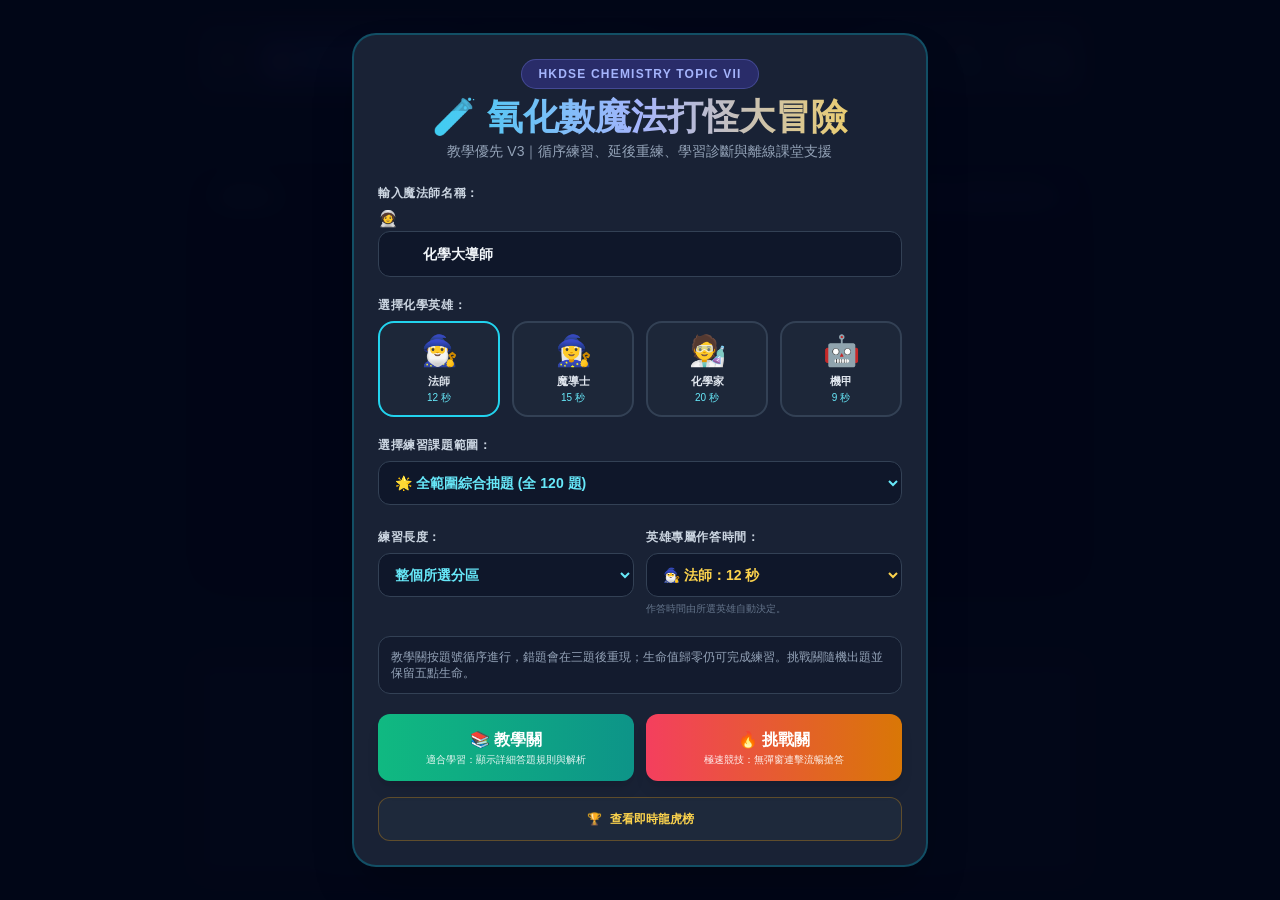
==== games/oxidation-battle/index.html @ 7ef97483 "add game: 氧化數魔法打怪大冒險 V3 — 120題DSE氧化數RPG + 全班即時龍虎榜 - 120 題嚴謹題庫（五區：單質/二元化合物/特例/多原子離子/錯離子） - 教學關循序練習 + " ====
<!DOCTYPE html>
<html lang="zh-HK">
<head>
    <meta charset="UTF-8">
    <meta name="viewport" content="width=device-width, initial-scale=1.0">
    <title>HKDSE 化學｜氧化數魔法對戰 V3・教學優先版</title>
    
    <style>
        body {
            font-family: -apple-system, BlinkMacSystemFont, "PingFang HK", "Noto Sans TC", "Helvetica Neue", Arial, sans-serif;
            background-color: #0f172a;
            color: #f8fafc;
            overflow-x: hidden;
            user-select: none;
        }
        .glass-panel {
            background: rgba(30, 41, 59, 0.85);
            backdrop-filter: blur(12px);
            border: 1px solid rgba(255, 255, 255, 0.12);
        }
        @keyframes monsterBob {
            0%, 100% { transform: translateY(0px) scale(1); }
            50% { transform: translateY(-8px) scale(1.03); }
        }
        .monster-anim {
            animation: monsterBob 1.5s infinite ease-in-out;
        }
        @keyframes laserUp {
            0% { opacity: 1; height: 0%; }
            100% { opacity: 1; height: 100%; }
        }
        @keyframes laserDown {
            0% { opacity: 1; height: 0%; }
            100% { opacity: 1; height: 100%; }
        }
        .laser-beam-player {
            position: absolute;
            bottom: 60px;
            left: 50%;
            transform: translateX(-50%);
            width: 8px;
            background: linear-gradient(to top, #38bdf8, #818cf8, #ffffff);
            box-shadow: 0 0 20px #38bdf8, 0 0 40px #818cf8;
            border-radius: 4px;
            z-index: 30;
        }
        .laser-beam-monster {
            position: absolute;
            top: 60px;
            left: 50%;
            transform: translateX(-50%);
            width: 8px;
            background: linear-gradient(to bottom, #ef4444, #f97316, #ffffff);
            box-shadow: 0 0 20px #ef4444, 0 0 40px #f97316;
            border-radius: 4px;
            z-index: 30;
        }
        @keyframes shake {
            0%, 100% { transform: translate(0, 0); }
            20% { transform: translate(-8px, 5px); }
            40% { transform: translate(8px, -5px); }
            60% { transform: translate(-8px, -5px); }
            80% { transform: translate(8px, 5px); }
        }
        .shake-effect {
            animation: shake 0.35s ease-in-out;
        }
        .progress-bar-glow {
            box-shadow: 0 0 12px rgba(239, 68, 68, 0.8);
        }
        .toast-float {
            animation: floatUpFade 1.2s ease-out forwards;
        }
        @keyframes floatUpFade {
            0% { opacity: 0; transform: translate(-50%, 20px); }
            20% { opacity: 1; transform: translate(-50%, 0); }
            80% { opacity: 1; transform: translate(-50%, -10px); }
            100% { opacity: 0; transform: translate(-50%, -30px); }
        }

        button:focus-visible, input:focus-visible, select:focus-visible {
            outline: 3px solid rgba(56, 189, 248, 0.8);
            outline-offset: 3px;
        }
        button:disabled, input:disabled {
            opacity: 0.55;
            cursor: not-allowed;
        }
        .laser-beam-player {
            height: 62%;
            animation: laserFlash 0.24s ease-out forwards;
        }
        .laser-beam-monster {
            height: 62%;
            animation: laserFlash 0.24s ease-out forwards;
        }
        @keyframes laserFlash {
            0% { opacity: 0; transform: translateX(-50%) scaleY(0); }
            35% { opacity: 1; transform: translateX(-50%) scaleY(1); }
            100% { opacity: 0; transform: translateX(-50%) scaleY(1); }
        }
        body.reduce-motion *, body.reduce-motion *::before, body.reduce-motion *::after {
            animation-duration: 0.01ms !important;
            animation-iteration-count: 1 !important;
            transition-duration: 0.01ms !important;
            scroll-behavior: auto !important;
        }
        @media (prefers-reduced-motion: reduce) {
            *, *::before, *::after {
                animation-duration: 0.01ms !important;
                animation-iteration-count: 1 !important;
                transition-duration: 0.01ms !important;
                scroll-behavior: auto !important;
            }
        }

    
        :root { color-scheme: dark; }
        .sr-only {
            position: absolute; width: 1px; height: 1px; padding: 0; margin: -1px;
            overflow: hidden; clip: rect(0, 0, 0, 0); white-space: nowrap; border: 0;
        }
        button, input, select { min-height: 44px; }
        select:disabled { opacity: 1; cursor: not-allowed; }
        .v3-topbar > div { min-width: 0; }
        #hint-panel { line-height: 1.55; }
        body.high-contrast { background: #000; color: #fff; }
        body.high-contrast .glass-panel { background: #0b0f19; border-color: #fff; backdrop-filter: none; }
        body.high-contrast .text-slate-400, body.high-contrast .text-slate-500 { color: #d1d5db !important; }
        body.high-contrast button, body.high-contrast input, body.high-contrast select { border-color: #fff !important; }
        body.high-contrast #monster-timer-bar { background: #fff; box-shadow: none; }
        @media (max-width: 640px) {
            body { padding: 0.5rem; }
            .v3-topbar { display: grid !important; grid-template-columns: 1fr; }
            .v3-topbar > div { width: 100%; justify-content: space-between; gap: 0.35rem; }
            .v3-topbar .v3-identity { flex-wrap: wrap; }
            .v3-topbar #header-player-name { max-width: 8rem; overflow: hidden; text-overflow: ellipsis; white-space: nowrap; }
            #game-container { height: 22rem; }
            #formula-display { overflow-wrap: anywhere; text-align: center; }
            #btn-rules, #btn-settings { padding-left: 0.55rem; padding-right: 0.55rem; }
        }

    </style>
    <style id="compiled-utilities">*, ::before, ::after{--tw-border-spacing-x:0;--tw-border-spacing-y:0;--tw-translate-x:0;--tw-translate-y:0;--tw-rotate:0;--tw-skew-x:0;--tw-skew-y:0;--tw-scale-x:1;--tw-scale-y:1;--tw-pan-x: ;--tw-pan-y: ;--tw-pinch-zoom: ;--tw-scroll-snap-strictness:proximity;--tw-gradient-from-position: ;--tw-gradient-via-position: ;--tw-gradient-to-position: ;--tw-ordinal: ;--tw-slashed-zero: ;--tw-numeric-figure: ;--tw-numeric-spacing: ;--tw-numeric-fraction: ;--tw-ring-inset: ;--tw-ring-offset-width:0px;--tw-ring-offset-color:#fff;--tw-ring-color:rgb(59 130 246 / 0.5);--tw-ring-offset-shadow:0 0 #0000;--tw-ring-shadow:0 0 #0000;--tw-shadow:0 0 #0000;--tw-shadow-colored:0 0 #0000;--tw-blur: ;--tw-brightness: ;--tw-contrast: ;--tw-grayscale: ;--tw-hue-rotate: ;--tw-invert: ;--tw-saturate: ;--tw-sepia: ;--tw-drop-shadow: ;--tw-backdrop-blur: ;--tw-backdrop-brightness: ;--tw-backdrop-contrast: ;--tw-backdrop-grayscale: ;--tw-backdrop-hue-rotate: ;--tw-backdrop-invert: ;--tw-backdrop-opacity: ;--tw-backdrop-saturate: ;--tw-backdrop-sepia: ;--tw-contain-size: ;--tw-contain-layout: ;--tw-contain-paint: ;--tw-contain-style: }::backdrop{--tw-border-spacing-x:0;--tw-border-spacing-y:0;--tw-translate-x:0;--tw-translate-y:0;--tw-rotate:0;--tw-skew-x:0;--tw-skew-y:0;--tw-scale-x:1;--tw-scale-y:1;--tw-pan-x: ;--tw-pan-y: ;--tw-pinch-zoom: ;--tw-scroll-snap-strictness:proximity;--tw-gradient-from-position: ;--tw-gradient-via-position: ;--tw-gradient-to-position: ;--tw-ordinal: ;--tw-slashed-zero: ;--tw-numeric-figure: ;--tw-numeric-spacing: ;--tw-numeric-fraction: ;--tw-ring-inset: ;--tw-ring-offset-width:0px;--tw-ring-offset-color:#fff;--tw-ring-color:rgb(59 130 246 / 0.5);--tw-ring-offset-shadow:0 0 #0000;--tw-ring-shadow:0 0 #0000;--tw-shadow:0 0 #0000;--tw-shadow-colored:0 0 #0000;--tw-blur: ;--tw-brightness: ;--tw-contrast: ;--tw-grayscale: ;--tw-hue-rotate: ;--tw-invert: ;--tw-saturate: ;--tw-sepia: ;--tw-drop-shadow: ;--tw-backdrop-blur: ;--tw-backdrop-brightness: ;--tw-backdrop-contrast: ;--tw-backdrop-grayscale: ;--tw-backdrop-hue-rotate: ;--tw-backdrop-invert: ;--tw-backdrop-opacity: ;--tw-backdrop-saturate: ;--tw-backdrop-sepia: ;--tw-contain-size: ;--tw-contain-layout: ;--tw-contain-paint: ;--tw-contain-style: }/* ! tailwindcss v3.4.17 | MIT License | tailwindcss */*,::after,::before{box-sizing:border-box;border-width:0;border-style:solid;border-color:#e5e7eb}::after,::before{--tw-content:''}:host,html{line-height:1.5;-webkit-text-size-adjust:100%;-moz-tab-size:4;tab-size:4;font-family:ui-sans-serif, system-ui, sans-serif, "Apple Color Emoji", "Segoe UI Emoji", "Segoe UI Symbol", "Noto Color Emoji";font-feature-settings:normal;font-variation-settings:normal;-webkit-tap-highlight-color:transparent}body{margin:0;line-height:inherit}hr{height:0;color:inherit;border-top-width:1px}abbr:where([title]){-webkit-text-decoration:underline dotted;text-decoration:underline dotted}h1,h2,h3,h4,h5,h6{font-size:inherit;font-weight:inherit}a{color:inherit;text-decoration:inherit}b,strong{font-weight:bolder}code,kbd,pre,samp{font-family:ui-monospace, SFMono-Regular, Menlo, Monaco, Consolas, "Liberation Mono", "Courier New", monospace;font-feature-settings:normal;font-variation-settings:normal;font-size:1em}small{font-size:80%}sub,sup{font-size:75%;line-height:0;position:relative;vertical-align:baseline}sub{bottom:-.25em}sup{top:-.5em}table{text-indent:0;border-color:inherit;border-collapse:collapse}button,input,optgroup,select,textarea{font-family:inherit;font-feature-settings:inherit;font-variation-settings:inherit;font-size:100%;font-weight:inherit;line-height:inherit;letter-spacing:inherit;color:inherit;margin:0;padding:0}button,select{text-transform:none}button,input:where([type=button]),input:where([type=reset]),input:where([type=submit]){-webkit-appearance:button;background-color:transparent;background-image:none}:-moz-focusring{outline:auto}:-moz-ui-invalid{box-shadow:none}progress{vertical-align:baseline}::-webkit-inner-spin-button,::-webkit-outer-spin-button{height:auto}[type=search]{-webkit-appearance:textfield;outline-offset:-2px}::-webkit-search-decoration{-webkit-appearance:none}::-webkit-file-upload-button{-webkit-appearance:button;font:inherit}summary{display:list-item}blockquote,dd,dl,figure,h1,h2,h3,h4,h5,h6,hr,p,pre{margin:0}fieldset{margin:0;padding:0}legend{padding:0}menu,ol,ul{list-style:none;margin:0;padding:0}dialog{padding:0}textarea{resize:vertical}input::placeholder,textarea::placeholder{opacity:1;color:#9ca3af}[role=button],button{cursor:pointer}:disabled{cursor:default}audio,canvas,embed,iframe,img,object,svg,video{display:block;vertical-align:middle}img,video{max-width:100%;height:auto}[hidden]:where(:not([hidden=until-found])){display:none}.fixed{position:fixed}.absolute{position:absolute}.relative{position:relative}.inset-0{inset:0px}.-bottom-1{bottom:-0.25rem}.bottom-16{bottom:4rem}.left-0{left:0px}.left-1\/2{left:50%}.left-4{left:1rem}.right-0{right:0px}.top-1\/2{top:50%}.z-0{z-index:0}.z-10{z-index:10}.z-50{z-index:50}.z-\[60\]{z-index:60}.mx-auto{margin-left:auto;margin-right:auto}.my-4{margin-top:1rem;margin-bottom:1rem}.my-auto{margin-top:auto;margin-bottom:auto}.mb-0\.5{margin-bottom:0.125rem}.mb-1{margin-bottom:0.25rem}.mb-1\.5{margin-bottom:0.375rem}.mb-2{margin-bottom:0.5rem}.mb-3{margin-bottom:0.75rem}.mb-4{margin-bottom:1rem}.mb-5{margin-bottom:1.25rem}.mb-6{margin-bottom:1.5rem}.ml-1{margin-left:0.25rem}.ml-2{margin-left:0.5rem}.mr-1\.5{margin-right:0.375rem}.mr-2{margin-right:0.5rem}.mt-0\.5{margin-top:0.125rem}.mt-1{margin-top:0.25rem}.mt-2{margin-top:0.5rem}.mt-3{margin-top:0.75rem}.mt-5{margin-top:1.25rem}.block{display:block}.inline-block{display:inline-block}.flex{display:flex}.grid{display:grid}.hidden{display:none}.h-1{height:0.25rem}.h-16{height:4rem}.h-2{height:0.5rem}.h-2\.5{height:0.625rem}.h-3{height:0.75rem}.h-\[380px\]{height:380px}.h-full{height:100%}.max-h-52{max-height:13rem}.max-h-\[85vh\]{max-height:85vh}.max-h-\[92vh\]{max-height:92vh}.min-h-screen{min-height:100vh}.w-12{width:3rem}.w-64{width:16rem}.w-full{width:100%}.max-w-2xl{max-width:42rem}.max-w-4xl{max-width:56rem}.max-w-lg{max-width:32rem}.max-w-md{max-width:28rem}.max-w-xl{max-width:36rem}.flex-1{flex:1 1 0%}.-translate-x-1\/2{--tw-translate-x:-50%;transform:translate(var(--tw-translate-x), var(--tw-translate-y)) rotate(var(--tw-rotate)) skewX(var(--tw-skew-x)) skewY(var(--tw-skew-y)) scaleX(var(--tw-scale-x)) scaleY(var(--tw-scale-y))}.-translate-y-1\/2{--tw-translate-y:-50%;transform:translate(var(--tw-translate-x), var(--tw-translate-y)) rotate(var(--tw-rotate)) skewX(var(--tw-skew-x)) skewY(var(--tw-skew-y)) scaleX(var(--tw-scale-x)) scaleY(var(--tw-scale-y))}@keyframes pulse{50%{opacity:.5}}.animate-pulse{animation:pulse 2s cubic-bezier(0.4, 0, 0.6, 1) infinite}@keyframes spin{to{transform:rotate(360deg)}}.animate-spin{animation:spin 1s linear infinite}.grid-cols-1{grid-template-columns:repeat(1, minmax(0, 1fr))}.grid-cols-2{grid-template-columns:repeat(2, minmax(0, 1fr))}.grid-cols-4{grid-template-columns:repeat(4, minmax(0, 1fr))}.flex-col{flex-direction:column}.flex-wrap{flex-wrap:wrap}.items-start{align-items:flex-start}.items-end{align-items:flex-end}.items-center{align-items:center}.justify-start{justify-content:flex-start}.justify-center{justify-content:center}.justify-between{justify-content:space-between}.gap-1{gap:0.25rem}.gap-1\.5{gap:0.375rem}.gap-2{gap:0.5rem}.gap-3{gap:0.75rem}.gap-4{gap:1rem}.space-x-1\.5 > :not([hidden]) ~ :not([hidden]){--tw-space-x-reverse:0;margin-right:calc(0.375rem * var(--tw-space-x-reverse));margin-left:calc(0.375rem * calc(1 - var(--tw-space-x-reverse)))}.space-x-3 > :not([hidden]) ~ :not([hidden]){--tw-space-x-reverse:0;margin-right:calc(0.75rem * var(--tw-space-x-reverse));margin-left:calc(0.75rem * calc(1 - var(--tw-space-x-reverse)))}.space-y-1\.5 > :not([hidden]) ~ :not([hidden]){--tw-space-y-reverse:0;margin-top:calc(0.375rem * calc(1 - var(--tw-space-y-reverse)));margin-bottom:calc(0.375rem * var(--tw-space-y-reverse))}.space-y-2 > :not([hidden]) ~ :not([hidden]){--tw-space-y-reverse:0;margin-top:calc(0.5rem * calc(1 - var(--tw-space-y-reverse)));margin-bottom:calc(0.5rem * var(--tw-space-y-reverse))}.space-y-3 > :not([hidden]) ~ :not([hidden]){--tw-space-y-reverse:0;margin-top:calc(0.75rem * calc(1 - var(--tw-space-y-reverse)));margin-bottom:calc(0.75rem * var(--tw-space-y-reverse))}.overflow-hidden{overflow:hidden}.overflow-y-auto{overflow-y:auto}.rounded-2xl{border-radius:1rem}.rounded-3xl{border-radius:1.5rem}.rounded-full{border-radius:9999px}.rounded-lg{border-radius:0.5rem}.rounded-xl{border-radius:0.75rem}.border{border-width:1px}.border-2{border-width:2px}.border-b{border-bottom-width:1px}.border-t{border-top-width:1px}.border-amber-500\/30{border-color:rgb(245 158 11 / 0.3)}.border-amber-500\/40{border-color:rgb(245 158 11 / 0.4)}.border-cyan-400{--tw-border-opacity:1;border-color:rgb(34 211 238 / var(--tw-border-opacity, 1))}.border-cyan-400\/80{border-color:rgb(34 211 238 / 0.8)}.border-cyan-500\/30{border-color:rgb(6 182 212 / 0.3)}.border-cyan-500\/40{border-color:rgb(6 182 212 / 0.4)}.border-emerald-500\/40{border-color:rgb(16 185 129 / 0.4)}.border-indigo-400\/30{border-color:rgb(129 140 248 / 0.3)}.border-indigo-500\/40{border-color:rgb(99 102 241 / 0.4)}.border-indigo-700\/50{border-color:rgb(67 56 202 / 0.5)}.border-indigo-700\/60{border-color:rgb(67 56 202 / 0.6)}.border-rose-500\/30{border-color:rgb(244 63 94 / 0.3)}.border-slate-500\/40{border-color:rgb(100 116 139 / 0.4)}.border-slate-600{--tw-border-opacity:1;border-color:rgb(71 85 105 / var(--tw-border-opacity, 1))}.border-slate-700{--tw-border-opacity:1;border-color:rgb(51 65 85 / var(--tw-border-opacity, 1))}.border-slate-700\/50{border-color:rgb(51 65 85 / 0.5)}.border-slate-800{--tw-border-opacity:1;border-color:rgb(30 41 59 / var(--tw-border-opacity, 1))}.border-slate-800\/80{border-color:rgb(30 41 59 / 0.8)}.bg-cyan-500{--tw-bg-opacity:1;background-color:rgb(6 182 212 / var(--tw-bg-opacity, 1))}.bg-cyan-500\/20{background-color:rgb(6 182 212 / 0.2)}.bg-emerald-500\/20{background-color:rgb(16 185 129 / 0.2)}.bg-indigo-600\/30{background-color:rgb(79 70 229 / 0.3)}.bg-indigo-600\/50{background-color:rgb(79 70 229 / 0.5)}.bg-indigo-900\/40{background-color:rgb(49 46 129 / 0.4)}.bg-indigo-950\/80{background-color:rgb(30 27 75 / 0.8)}.bg-rose-500{--tw-bg-opacity:1;background-color:rgb(244 63 94 / var(--tw-bg-opacity, 1))}.bg-slate-700{--tw-bg-opacity:1;background-color:rgb(51 65 85 / var(--tw-bg-opacity, 1))}.bg-slate-700\/80{background-color:rgb(51 65 85 / 0.8)}.bg-slate-800{--tw-bg-opacity:1;background-color:rgb(30 41 59 / var(--tw-bg-opacity, 1))}.bg-slate-800\/80{background-color:rgb(30 41 59 / 0.8)}.bg-slate-900\/60{background-color:rgb(15 23 42 / 0.6)}.bg-slate-900\/80{background-color:rgb(15 23 42 / 0.8)}.bg-slate-900\/90{background-color:rgb(15 23 42 / 0.9)}.bg-slate-950{--tw-bg-opacity:1;background-color:rgb(2 6 23 / var(--tw-bg-opacity, 1))}.bg-slate-950\/80{background-color:rgb(2 6 23 / 0.8)}.bg-slate-950\/85{background-color:rgb(2 6 23 / 0.85)}.bg-slate-950\/90{background-color:rgb(2 6 23 / 0.9)}.bg-slate-950\/95{background-color:rgb(2 6 23 / 0.95)}.bg-\[radial-gradient\(\#1e293b_1px\2c transparent_1px\)\]{background-image:radial-gradient(#1e293b 1px,transparent 1px)}.bg-gradient-to-r{background-image:linear-gradient(to right, var(--tw-gradient-stops))}.from-cyan-400{--tw-gradient-from:#22d3ee var(--tw-gradient-from-position);--tw-gradient-to:rgb(34 211 238 / 0) var(--tw-gradient-to-position);--tw-gradient-stops:var(--tw-gradient-from), var(--tw-gradient-to)}.from-cyan-500{--tw-gradient-from:#06b6d4 var(--tw-gradient-from-position);--tw-gradient-to:rgb(6 182 212 / 0) var(--tw-gradient-to-position);--tw-gradient-stops:var(--tw-gradient-from), var(--tw-gradient-to)}.from-emerald-500{--tw-gradient-from:#10b981 var(--tw-gradient-from-position);--tw-gradient-to:rgb(16 185 129 / 0) var(--tw-gradient-to-position);--tw-gradient-stops:var(--tw-gradient-from), var(--tw-gradient-to)}.from-rose-500{--tw-gradient-from:#f43f5e var(--tw-gradient-from-position);--tw-gradient-to:rgb(244 63 94 / 0) var(--tw-gradient-to-position);--tw-gradient-stops:var(--tw-gradient-from), var(--tw-gradient-to)}.from-transparent{--tw-gradient-from:transparent var(--tw-gradient-from-position);--tw-gradient-to:rgb(0 0 0 / 0) var(--tw-gradient-to-position);--tw-gradient-stops:var(--tw-gradient-from), var(--tw-gradient-to)}.via-indigo-300{--tw-gradient-to:rgb(165 180 252 / 0)  var(--tw-gradient-to-position);--tw-gradient-stops:var(--tw-gradient-from), #a5b4fc var(--tw-gradient-via-position), var(--tw-gradient-to)}.via-rose-500\/50{--tw-gradient-to:rgb(244 63 94 / 0)  var(--tw-gradient-to-position);--tw-gradient-stops:var(--tw-gradient-from), rgb(244 63 94 / 0.5) var(--tw-gradient-via-position), var(--tw-gradient-to)}.to-amber-300{--tw-gradient-to:#fcd34d var(--tw-gradient-to-position)}.to-amber-500{--tw-gradient-to:#f59e0b var(--tw-gradient-to-position)}.to-amber-600{--tw-gradient-to:#d97706 var(--tw-gradient-to-position)}.to-blue-600{--tw-gradient-to:#2563eb var(--tw-gradient-to-position)}.to-indigo-300{--tw-gradient-to:#a5b4fc var(--tw-gradient-to-position)}.to-indigo-600{--tw-gradient-to:#4f46e5 var(--tw-gradient-to-position)}.to-teal-600{--tw-gradient-to:#0d9488 var(--tw-gradient-to-position)}.to-transparent{--tw-gradient-to:transparent var(--tw-gradient-to-position)}.bg-clip-text{-webkit-background-clip:text;background-clip:text}.p-0\.5{padding:0.125rem}.p-2{padding:0.5rem}.p-2\.5{padding:0.625rem}.p-3{padding:0.75rem}.p-4{padding:1rem}.p-5{padding:1.25rem}.p-6{padding:1.5rem}.px-2{padding-left:0.5rem;padding-right:0.5rem}.px-2\.5{padding-left:0.625rem;padding-right:0.625rem}.px-3{padding-left:0.75rem;padding-right:0.75rem}.px-4{padding-left:1rem;padding-right:1rem}.px-5{padding-left:1.25rem;padding-right:1.25rem}.py-0\.5{padding-top:0.125rem;padding-bottom:0.125rem}.py-1{padding-top:0.25rem;padding-bottom:0.25rem}.py-1\.5{padding-top:0.375rem;padding-bottom:0.375rem}.py-2{padding-top:0.5rem;padding-bottom:0.5rem}.py-2\.5{padding-top:0.625rem;padding-bottom:0.625rem}.py-3{padding-top:0.75rem;padding-bottom:0.75rem}.py-3\.5{padding-top:0.875rem;padding-bottom:0.875rem}.pb-3{padding-bottom:0.75rem}.pl-11{padding-left:2.75rem}.pr-4{padding-right:1rem}.pt-2{padding-top:0.5rem}.text-left{text-align:left}.text-center{text-align:center}.font-mono{font-family:ui-monospace, SFMono-Regular, Menlo, Monaco, Consolas, "Liberation Mono", "Courier New", monospace}.text-2xl{font-size:1.5rem;line-height:2rem}.text-3xl{font-size:1.875rem;line-height:2.25rem}.text-4xl{font-size:2.25rem;line-height:2.5rem}.text-5xl{font-size:3rem;line-height:1}.text-\[10px\]{font-size:10px}.text-\[11px\]{font-size:11px}.text-\[9px\]{font-size:9px}.text-base{font-size:1rem;line-height:1.5rem}.text-lg{font-size:1.125rem;line-height:1.75rem}.text-sm{font-size:0.875rem;line-height:1.25rem}.text-xl{font-size:1.25rem;line-height:1.75rem}.text-xs{font-size:0.75rem;line-height:1rem}.font-black{font-weight:900}.font-bold{font-weight:700}.font-extrabold{font-weight:800}.font-normal{font-weight:400}.uppercase{text-transform:uppercase}.leading-none{line-height:1}.leading-tight{line-height:1.25}.tracking-wide{letter-spacing:0.025em}.tracking-wider{letter-spacing:0.05em}.tracking-widest{letter-spacing:0.1em}.text-amber-300{--tw-text-opacity:1;color:rgb(252 211 77 / var(--tw-text-opacity, 1))}.text-amber-300\/90{color:rgb(252 211 77 / 0.9)}.text-amber-400{--tw-text-opacity:1;color:rgb(251 191 36 / var(--tw-text-opacity, 1))}.text-cyan-300{--tw-text-opacity:1;color:rgb(103 232 249 / var(--tw-text-opacity, 1))}.text-cyan-400{--tw-text-opacity:1;color:rgb(34 211 238 / var(--tw-text-opacity, 1))}.text-emerald-300{--tw-text-opacity:1;color:rgb(110 231 183 / var(--tw-text-opacity, 1))}.text-indigo-300{--tw-text-opacity:1;color:rgb(165 180 252 / var(--tw-text-opacity, 1))}.text-rose-400{--tw-text-opacity:1;color:rgb(251 113 133 / var(--tw-text-opacity, 1))}.text-rose-500{--tw-text-opacity:1;color:rgb(244 63 94 / var(--tw-text-opacity, 1))}.text-slate-100{--tw-text-opacity:1;color:rgb(241 245 249 / var(--tw-text-opacity, 1))}.text-slate-200{--tw-text-opacity:1;color:rgb(226 232 240 / var(--tw-text-opacity, 1))}.text-slate-300{--tw-text-opacity:1;color:rgb(203 213 225 / var(--tw-text-opacity, 1))}.text-slate-400{--tw-text-opacity:1;color:rgb(148 163 184 / var(--tw-text-opacity, 1))}.text-slate-500{--tw-text-opacity:1;color:rgb(100 116 139 / var(--tw-text-opacity, 1))}.text-slate-950{--tw-text-opacity:1;color:rgb(2 6 23 / var(--tw-text-opacity, 1))}.text-transparent{color:transparent}.text-white{--tw-text-opacity:1;color:rgb(255 255 255 / var(--tw-text-opacity, 1))}.underline{-webkit-text-decoration-line:underline;text-decoration-line:underline}.placeholder-slate-500::placeholder{--tw-placeholder-opacity:1;color:rgb(100 116 139 / var(--tw-placeholder-opacity, 1))}.opacity-40{opacity:0.4}.opacity-90{opacity:0.9}.shadow-2xl{--tw-shadow:0 25px 50px -12px rgb(0 0 0 / 0.25);--tw-shadow-colored:0 25px 50px -12px var(--tw-shadow-color);box-shadow:var(--tw-ring-offset-shadow, 0 0 #0000), var(--tw-ring-shadow, 0 0 #0000), var(--tw-shadow)}.shadow-\[0_0_20px_rgba\(56\2c 189\2c 248\2c 0\.3\)\]{--tw-shadow:0 0 20px rgba(56,189,248,0.3);--tw-shadow-colored:0 0 20px var(--tw-shadow-color);box-shadow:var(--tw-ring-offset-shadow, 0 0 #0000), var(--tw-ring-shadow, 0 0 #0000), var(--tw-shadow)}.shadow-inner{--tw-shadow:inset 0 2px 4px 0 rgb(0 0 0 / 0.05);--tw-shadow-colored:inset 0 2px 4px 0 var(--tw-shadow-color);box-shadow:var(--tw-ring-offset-shadow, 0 0 #0000), var(--tw-ring-shadow, 0 0 #0000), var(--tw-shadow)}.shadow-lg{--tw-shadow:0 10px 15px -3px rgb(0 0 0 / 0.1), 0 4px 6px -4px rgb(0 0 0 / 0.1);--tw-shadow-colored:0 10px 15px -3px var(--tw-shadow-color), 0 4px 6px -4px var(--tw-shadow-color);box-shadow:var(--tw-ring-offset-shadow, 0 0 #0000), var(--tw-ring-shadow, 0 0 #0000), var(--tw-shadow)}.shadow-md{--tw-shadow:0 4px 6px -1px rgb(0 0 0 / 0.1), 0 2px 4px -2px rgb(0 0 0 / 0.1);--tw-shadow-colored:0 4px 6px -1px var(--tw-shadow-color), 0 2px 4px -2px var(--tw-shadow-color);box-shadow:var(--tw-ring-offset-shadow, 0 0 #0000), var(--tw-ring-shadow, 0 0 #0000), var(--tw-shadow)}.blur-sm{--tw-blur:blur(4px);filter:var(--tw-blur) var(--tw-brightness) var(--tw-contrast) var(--tw-grayscale) var(--tw-hue-rotate) var(--tw-invert) var(--tw-saturate) var(--tw-sepia) var(--tw-drop-shadow)}.drop-shadow-\[0_0_20px_rgba\(244\2c 63\2c 94\2c 0\.7\)\]{--tw-drop-shadow:drop-shadow(0 0 20px rgba(244,63,94,0.7));filter:var(--tw-blur) var(--tw-brightness) var(--tw-contrast) var(--tw-grayscale) var(--tw-hue-rotate) var(--tw-invert) var(--tw-saturate) var(--tw-sepia) var(--tw-drop-shadow)}.filter{filter:var(--tw-blur) var(--tw-brightness) var(--tw-contrast) var(--tw-grayscale) var(--tw-hue-rotate) var(--tw-invert) var(--tw-saturate) var(--tw-sepia) var(--tw-drop-shadow)}.backdrop-blur-md{--tw-backdrop-blur:blur(12px);-webkit-backdrop-filter:var(--tw-backdrop-blur) var(--tw-backdrop-brightness) var(--tw-backdrop-contrast) var(--tw-backdrop-grayscale) var(--tw-backdrop-hue-rotate) var(--tw-backdrop-invert) var(--tw-backdrop-opacity) var(--tw-backdrop-saturate) var(--tw-backdrop-sepia);backdrop-filter:var(--tw-backdrop-blur) var(--tw-backdrop-brightness) var(--tw-backdrop-contrast) var(--tw-backdrop-grayscale) var(--tw-backdrop-hue-rotate) var(--tw-backdrop-invert) var(--tw-backdrop-opacity) var(--tw-backdrop-saturate) var(--tw-backdrop-sepia)}.transition{transition-property:color, background-color, border-color, fill, stroke, opacity, box-shadow, transform, filter, -webkit-text-decoration-color, -webkit-backdrop-filter;transition-property:color, background-color, border-color, text-decoration-color, fill, stroke, opacity, box-shadow, transform, filter, backdrop-filter;transition-property:color, background-color, border-color, text-decoration-color, fill, stroke, opacity, box-shadow, transform, filter, backdrop-filter, -webkit-text-decoration-color, -webkit-backdrop-filter;transition-timing-function:cubic-bezier(0.4, 0, 0.2, 1);transition-duration:150ms}.transition-all{transition-property:all;transition-timing-function:cubic-bezier(0.4, 0, 0.2, 1);transition-duration:150ms}.transition-transform{transition-property:transform;transition-timing-function:cubic-bezier(0.4, 0, 0.2, 1);transition-duration:150ms}.duration-200{transition-duration:200ms}.duration-300{transition-duration:300ms}.duration-75{transition-duration:75ms}.\[background-size\:16px_16px\]{background-size:16px 16px}.hover\:bg-cyan-400:hover{--tw-bg-opacity:1;background-color:rgb(34 211 238 / var(--tw-bg-opacity, 1))}.hover\:bg-slate-600:hover{--tw-bg-opacity:1;background-color:rgb(71 85 105 / var(--tw-bg-opacity, 1))}.hover\:bg-slate-700:hover{--tw-bg-opacity:1;background-color:rgb(51 65 85 / var(--tw-bg-opacity, 1))}.hover\:bg-slate-700\/80:hover{background-color:rgb(51 65 85 / 0.8)}.hover\:from-cyan-400:hover{--tw-gradient-from:#22d3ee var(--tw-gradient-from-position);--tw-gradient-to:rgb(34 211 238 / 0) var(--tw-gradient-to-position);--tw-gradient-stops:var(--tw-gradient-from), var(--tw-gradient-to)}.hover\:from-emerald-400:hover{--tw-gradient-from:#34d399 var(--tw-gradient-from-position);--tw-gradient-to:rgb(52 211 153 / 0) var(--tw-gradient-to-position);--tw-gradient-stops:var(--tw-gradient-from), var(--tw-gradient-to)}.hover\:from-rose-400:hover{--tw-gradient-from:#fb7185 var(--tw-gradient-from-position);--tw-gradient-to:rgb(251 113 133 / 0) var(--tw-gradient-to-position);--tw-gradient-stops:var(--tw-gradient-from), var(--tw-gradient-to)}.hover\:to-amber-500:hover{--tw-gradient-to:#f59e0b var(--tw-gradient-to-position)}.hover\:to-blue-500:hover{--tw-gradient-to:#3b82f6 var(--tw-gradient-to-position)}.hover\:to-indigo-500:hover{--tw-gradient-to:#6366f1 var(--tw-gradient-to-position)}.hover\:to-teal-500:hover{--tw-gradient-to:#14b8a6 var(--tw-gradient-to-position)}.hover\:text-rose-400:hover{--tw-text-opacity:1;color:rgb(251 113 133 / var(--tw-text-opacity, 1))}.hover\:text-white:hover{--tw-text-opacity:1;color:rgb(255 255 255 / var(--tw-text-opacity, 1))}.focus\:border-amber-400:focus{--tw-border-opacity:1;border-color:rgb(251 191 36 / var(--tw-border-opacity, 1))}.focus\:border-cyan-400:focus{--tw-border-opacity:1;border-color:rgb(34 211 238 / var(--tw-border-opacity, 1))}.focus\:outline-none:focus{outline:2px solid transparent;outline-offset:2px}.active\:scale-95:active{--tw-scale-x:.95;--tw-scale-y:.95;transform:translate(var(--tw-translate-x), var(--tw-translate-y)) rotate(var(--tw-rotate)) skewX(var(--tw-skew-x)) skewY(var(--tw-skew-y)) scaleX(var(--tw-scale-x)) scaleY(var(--tw-scale-y))}@media (min-width: 640px){.sm\:h-\[420px\]{height:420px}.sm\:w-72{width:18rem}.sm\:grid-cols-2{grid-template-columns:repeat(2, minmax(0, 1fr))}.sm\:grid-cols-4{grid-template-columns:repeat(4, minmax(0, 1fr))}.sm\:gap-2{gap:0.5rem}.sm\:gap-3{gap:0.75rem}.sm\:space-x-6 > :not([hidden]) ~ :not([hidden]){--tw-space-x-reverse:0;margin-right:calc(1.5rem * var(--tw-space-x-reverse));margin-left:calc(1.5rem * calc(1 - var(--tw-space-x-reverse)))}.sm\:p-2\.5{padding:0.625rem}.sm\:p-4{padding:1rem}.sm\:p-6{padding:1.5rem}.sm\:px-4{padding-left:1rem;padding-right:1rem}.sm\:px-5{padding-left:1.25rem;padding-right:1.25rem}.sm\:py-2{padding-top:0.5rem;padding-bottom:0.5rem}.sm\:text-2xl{font-size:1.5rem;line-height:2rem}.sm\:text-3xl{font-size:1.875rem;line-height:2.25rem}.sm\:text-4xl{font-size:2.25rem;line-height:2.5rem}.sm\:text-5xl{font-size:3rem;line-height:1}.sm\:text-6xl{font-size:3.75rem;line-height:1}.sm\:text-\[11px\]{font-size:11px}.sm\:text-base{font-size:1rem;line-height:1.5rem}.sm\:text-lg{font-size:1.125rem;line-height:1.75rem}.sm\:text-sm{font-size:0.875rem;line-height:1.25rem}.sm\:text-xl{font-size:1.25rem;line-height:1.75rem}}</style>
</head>
<body class="min-h-screen flex flex-col justify-between items-center p-2 sm:p-4">
    <div id="timer-live" class="sr-only" aria-live="assertive" aria-atomic="true"></div>

    <!-- 1. WELCOME & SETUP MODAL -->
    <div id="screen-welcome" class="fixed inset-0 z-50 flex items-center justify-center p-4 bg-slate-950/95 backdrop-blur-md overflow-y-auto">
        <div class="glass-panel w-full max-w-xl rounded-3xl p-6 border-2 border-cyan-500/30 shadow-2xl my-auto text-left">
            <div class="text-center mb-6">
                <div class="inline-block px-4 py-1.5 bg-indigo-600/30 border border-indigo-400/30 rounded-full text-indigo-300 text-xs font-bold mb-2 tracking-widest uppercase">
                    HKDSE Chemistry Topic VII
                </div>
                <h1 class="text-3xl sm:text-4xl font-black text-transparent bg-clip-text bg-gradient-to-r from-cyan-400 via-indigo-300 to-amber-300">
                    🧪 氧化數魔法打怪大冒險
                </h1>
                <p class="text-slate-400 text-xs sm:text-sm mt-1">教學優先 V3｜循序練習、延後重練、學習診斷與離線課堂支援</p>
            </div>

            <!-- Player Name Input -->
            <div class="mb-5">
                <label class="block text-xs font-bold text-slate-300 mb-1.5 uppercase tracking-wider">輸入魔法師名稱：</label>
                <div class="relative">
                    <span aria-hidden="true">🧑‍🚀</span>
                    <input type="text" id="player-name-input" value="化學大導師" maxlength="24" placeholder="請輸入你的名字"
                        class="w-full bg-slate-900/90 text-slate-100 font-bold pl-11 pr-4 py-3 rounded-xl border border-slate-700 focus:border-cyan-400 focus:outline-none text-sm transition">
                </div>
            </div>

            <!-- Character Selection -->
            <div class="mb-5">
                <label class="block text-xs font-bold text-slate-300 mb-2 uppercase tracking-wider">選擇化學英雄：</label>
                <div class="grid grid-cols-4 gap-2 sm:gap-3">
                    <button class="char-opt-btn active bg-slate-800/80 hover:bg-slate-700/80 border-2 border-cyan-400 p-2.5 rounded-2xl flex flex-col items-center transition" data-avatar="🧙‍♂️" data-name="經典法師" data-time-ms="12000">
                        <span class="text-3xl mb-1">🧙‍♂️</span>
                        <span class="text-[11px] font-bold text-slate-200">法師</span>
                        <span class="text-[10px] text-cyan-300">12 秒</span>
                    </button>
                    <button class="char-opt-btn bg-slate-800/80 hover:bg-slate-700/80 border-2 border-slate-700 p-2.5 rounded-2xl flex flex-col items-center transition" data-avatar="🧙‍♀️" data-name="元素魔導士" data-time-ms="15000">
                        <span class="text-3xl mb-1">🧙‍♀️</span>
                        <span class="text-[11px] font-bold text-slate-200">魔導士</span>
                        <span class="text-[10px] text-cyan-300">15 秒</span>
                    </button>
                    <button class="char-opt-btn bg-slate-800/80 hover:bg-slate-700/80 border-2 border-slate-700 p-2.5 rounded-2xl flex flex-col items-center transition" data-avatar="🧑‍🔬" data-name="瘋狂化學家" data-time-ms="20000">
                        <span class="text-3xl mb-1">🧑‍🔬</span>
                        <span class="text-[11px] font-bold text-slate-200">化學家</span>
                        <span class="text-[10px] text-cyan-300">20 秒</span>
                    </button>
                    <button class="char-opt-btn bg-slate-800/80 hover:bg-slate-700/80 border-2 border-slate-700 p-2.5 rounded-2xl flex flex-col items-center transition" data-avatar="🤖" data-name="AI煉金機甲" data-time-ms="9000">
                        <span class="text-3xl mb-1">🤖</span>
                        <span class="text-[11px] font-bold text-slate-200">機甲</span>
                        <span class="text-[10px] text-cyan-300">9 秒</span>
                    </button>
                </div>
            </div>

            <!-- Topic Category Filter -->
            <div class="mb-6">
                <label class="block text-xs font-bold text-slate-300 mb-2 uppercase tracking-wider">選擇練習課題範圍：</label>
                <select id="category-select" class="w-full bg-slate-900/90 text-cyan-300 font-bold p-3 rounded-xl border border-slate-700 focus:border-cyan-400 text-xs sm:text-sm">
                    <option value="ALL">🌟 全範圍綜合抽題 (全 120 題)</option>
                    <option value="SECTION_1">🟢 第一區：單質與單原子離子 (第 1–25 題)</option>
                    <option value="SECTION_2">🔵 第二區：二元化合物與氧化物 (第 26–50 題)</option>
                    <option value="SECTION_3">🟡 第三區：DSE 常考規則特例 (第 51–65 題)</option>
                    <option value="SECTION_4">🟠 第四區：多原子離子與酸根 (第 66–90 題)</option>
                    <option value="SECTION_5">🟣 第五區：錯合物與錯離子 (第 91–120 題)</option>
                </select>
            </div>


            <div class="mb-5 grid grid-cols-1 sm:grid-cols-2 gap-3">
                <div>
                    <label for="question-count-select" class="block text-xs font-bold text-slate-300 mb-2 uppercase tracking-wider">練習長度：</label>
                    <select id="question-count-select" class="w-full bg-slate-900/90 text-cyan-300 font-bold p-3 rounded-xl border border-slate-700 focus:border-cyan-400 text-xs sm:text-sm">
                        <option value="10">10 題</option>
                        <option value="20">20 題</option>
                        <option value="RANGE" selected>整個所選分區</option>
                        <option value="ALL120">全部 120 題</option>
                    </select>
                </div>
                <div>
                    <label for="answer-time-select" class="block text-xs font-bold text-slate-300 mb-2 uppercase tracking-wider">英雄專屬作答時間：</label>
                    <select id="answer-time-select" disabled aria-describedby="hero-time-note" class="w-full bg-slate-900/90 text-amber-300 font-bold p-3 rounded-xl border border-slate-700 text-xs sm:text-sm">
                        <option value="9000">🤖 AI 機甲：9 秒</option>
                        <option value="12000" selected>🧙‍♂️ 法師：12 秒</option>
                        <option value="15000">🧙‍♀️ 魔導士：15 秒</option>
                        <option value="20000">🧑‍🔬 化學家：20 秒</option>
                    </select>
                    <p id="hero-time-note" class="text-[10px] text-slate-500 mt-1">作答時間由所選英雄自動決定。</p>
                </div>
            </div>
            <div class="mb-5 bg-slate-900/60 rounded-xl border border-slate-700 p-3 text-xs text-slate-400">
                教學關按題號循序進行，錯題會在三題後重現；生命值歸零仍可完成練習。挑戰關隨機出題並保留五點生命。
            </div>

            <!-- Game Mode Selection Buttons -->
            <div class="grid grid-cols-2 gap-3 mb-4">
                <button id="btn-start-tutorial" class="bg-gradient-to-r from-emerald-500 to-teal-600 hover:from-emerald-400 hover:to-teal-500 text-white font-black py-3.5 px-4 rounded-xl shadow-lg transition active:scale-95 flex flex-col items-center">
                    <span class="text-base"> 📚 教學關</span>
                    <span class="text-[10px] opacity-90 font-normal">適合學習：顯示詳細答題規則與解析</span>
                </button>
                <button id="btn-start-challenge" class="bg-gradient-to-r from-rose-500 to-amber-600 hover:from-rose-400 hover:to-amber-500 text-white font-black py-3.5 px-4 rounded-xl shadow-lg transition active:scale-95 flex flex-col items-center">
                    <span class="text-base"> 🔥 挑戰關</span>
                    <span class="text-[10px] opacity-90 font-normal">極速競技：無彈窗連擊流暢搶答</span>
                </button>
            </div>

            <button id="btn-show-leaderboard" class="w-full bg-slate-800 hover:bg-slate-700 text-amber-300 border border-amber-500/30 font-bold py-2.5 rounded-xl text-xs transition flex items-center justify-center gap-2">
                <span aria-hidden="true">🏆</span> 查看即時龍虎榜
            </button>
        </div>
    </div>

    <!-- 2. TOP STATUS BAR -->
    <header class="v3-topbar w-full max-w-4xl glass-panel rounded-2xl p-3 sm:p-4 mb-3 flex flex-wrap justify-between items-center gap-2 border-b border-cyan-500/30">
        <div class="v3-identity flex items-center space-x-3">
            <button id="btn-back-home" class="bg-slate-800 hover:bg-slate-700 text-slate-300 text-xs px-2.5 py-1.5 rounded-lg border border-slate-600 transition" title="返回主選單">
                <span aria-hidden="true">🏠</span>
            </button>
            <div class="bg-indigo-600/50 p-2 sm:p-2.5 rounded-xl border border-indigo-400/30 flex items-center">
                <span id="header-avatar" class="text-lg mr-2">🧙‍♂️</span>
                <span id="header-player-name" class="font-extrabold text-sm sm:text-base text-transparent bg-clip-text bg-gradient-to-r from-cyan-400 to-indigo-300">化學大導師</span>
                <span id="mode-badge" class="ml-2 bg-emerald-500/20 text-emerald-300 border border-emerald-500/40 text-[10px] font-bold px-2 py-0.5 rounded-full">📚 教學關</span>
            </div>
            <button id="btn-rules" class="bg-slate-700/80 hover:bg-slate-600 text-slate-200 text-xs px-3 py-2 rounded-xl transition flex items-center border border-slate-500/40">
                <span aria-hidden="true">📖</span>規則手冊
            </button>

            <button id="btn-settings" type="button" class="bg-slate-700/80 hover:bg-slate-600 text-slate-200 text-xs px-3 py-2 rounded-xl transition border border-slate-500/40" aria-haspopup="dialog">⚙️ 設定</button>

        </div>

        <div class="flex items-center space-x-3 sm:space-x-6">
            <!-- Player HP -->
            <div class="flex items-center space-x-1.5 bg-slate-900/60 px-3 py-1.5 rounded-xl border border-rose-500/30">
                <span aria-hidden="true">❤️</span>
                <div class="flex flex-col">
                    <span class="text-[9px] text-slate-400 font-bold uppercase leading-none">HP</span>
                    <span id="player-hp-text" class="font-black text-base sm:text-lg text-rose-400 leading-tight">5 / 5</span>
                </div>
            </div>

            <!-- Score -->
            <div class="flex flex-col items-end">
                <span class="text-[10px] text-slate-400 uppercase tracking-widest font-bold">Score</span>
                <span id="score-display" class="font-black text-xl sm:text-2xl text-amber-400">0000</span>
            </div>
            
            <!-- Combo -->
            <div class="flex flex-col items-end">
                <span class="text-[10px] text-slate-400 uppercase tracking-widest font-bold">Combo</span>
                <span id="combo-display" class="font-black text-lg sm:text-xl text-cyan-400">0x</span>
            </div>

            <div class="flex flex-col items-end">
                <span class="text-[10px] text-slate-400 uppercase tracking-widest font-bold">Progress</span>
                <span id="question-progress-display" class="font-black text-lg sm:text-xl text-indigo-300">0 / 120</span>
            </div>

        </div>
    </header>

    <!-- 3. GAME BATTLE ARENA -->
    <main id="game-container" class="relative w-full max-w-4xl h-[380px] sm:h-[420px] bg-slate-950/90 rounded-3xl overflow-hidden border-2 border-slate-700/50 shadow-2xl flex flex-col justify-between p-4">
        
        <div class="absolute inset-0 bg-[radial-gradient(#1e293b_1px,transparent_1px)] [background-size:16px_16px] opacity-40"></div>
        <div class="absolute bottom-16 left-0 right-0 h-1 bg-gradient-to-r from-transparent via-rose-500/50 to-transparent z-0"></div>

        <div class="relative z-10 flex justify-between items-center text-xs text-slate-400 font-mono">
            <span id="wave-title" class="bg-slate-800/80 px-3 py-1 rounded-full border border-slate-700 text-cyan-300 font-bold">STAGE 1</span>
            <span id="target-hint" class="bg-indigo-900/40 text-indigo-300 px-3 py-1 rounded-full border border-indigo-700/50">⚡ 警告：怪物蓄力攻擊中！</span>
        </div>

        <!-- Monster Zone -->
        <div id="monster-layer" class="relative w-full flex-1 flex flex-col justify-start items-center pt-2 z-10">
            <div id="active-monster" class="monster-anim relative flex flex-col items-center">
                
                <div class="w-64 sm:w-72 bg-slate-900/90 p-2 rounded-xl border border-slate-700 shadow-md mb-2 flex flex-col gap-1">
                    <div class="flex justify-between items-center text-xs font-bold">
                        <span id="monster-name" class="text-rose-400">氧化怪</span>
                        <span class="text-slate-300">HP: <span id="monster-hp-text">2/2</span></span>
                    </div>
                    <div class="w-full bg-slate-950 h-2.5 rounded-full overflow-hidden p-0.5 border border-slate-800">
                        <div id="monster-hp-bar" class="bg-gradient-to-r from-rose-500 to-amber-500 h-full rounded-full transition-all duration-300" style="width: 100%;"></div>
                    </div>
                    
                    <div class="flex items-center gap-1.5 mt-0.5">
                        <span aria-hidden="true">⏱️</span>
                        <div class="w-full bg-slate-950 h-2 rounded-full overflow-hidden border border-slate-800">
                            <div id="monster-timer-bar" class="bg-rose-500 h-full rounded-full progress-bar-glow transition-all duration-75" style="width: 100%;"></div>
                        </div>
                    </div>
                </div>

                <div class="relative mb-2">
                    <div id="monster-avatar" class="text-5xl sm:text-6xl filter drop-shadow-[0_0_20px_rgba(244,63,94,0.7)] transition-transform duration-200">👾</div>
                </div>

                <!-- Chemical Formula Tag -->
                <div class="glass-panel px-5 py-2 rounded-2xl border-2 border-cyan-400/80 shadow-[0_0_20px_rgba(56,189,248,0.3)] flex flex-col items-center max-w-md">
                    <div class="text-[10px] sm:text-[11px] text-slate-400 font-bold mb-0.5">計算黃字/底線元素的氧化數：</div>
                    <div id="formula-display" class="text-xl sm:text-2xl font-black tracking-wide text-white">
                        <!-- e.g. [Co(H2O)4Cl2]+ -->
                    </div>
                </div>
            </div>
        </div>

        <!-- Player Character at Bottom -->
        <div class="relative z-10 flex justify-center items-end h-16">
            <div id="wizard" class="relative text-4xl sm:text-5xl transition-transform duration-200">
                🧙‍♂️
                <div class="absolute -bottom-1 left-1/2 -translate-x-1/2 w-12 h-3 bg-cyan-500/20 rounded-full blur-sm"></div>
            </div>
        </div>
    </main>

    <!-- 4. CONTROL DECK & INPUT SECTION -->
    <section class="w-full max-w-4xl glass-panel rounded-2xl p-3 sm:p-4 mt-3 border-t border-slate-700">
        <div class="flex gap-2 max-w-lg mx-auto mb-3">
            <div class="relative flex-1">
                <input type="text" id="ans-input" placeholder="輸入氧化數 (例: +3, -1, 0)" 
                    class="w-full bg-slate-900/90 text-center font-black text-xl text-cyan-300 placeholder-slate-500 px-4 py-3 rounded-xl border-2 border-slate-600 focus:border-cyan-400 focus:outline-none transition shadow-inner"
                    autocomplete="off">
            </div>
            <button id="btn-shoot" class="bg-gradient-to-r from-cyan-500 to-blue-600 hover:from-cyan-400 hover:to-blue-500 text-white font-black text-base sm:text-lg px-5 py-3 rounded-xl shadow-lg transition active:scale-95 flex items-center gap-2">
                <span aria-hidden="true">✨</span> 攻擊
            </button>
        </div>

        <div class="max-w-lg mx-auto mb-3">
            <button id="btn-hint" type="button" class="w-full bg-indigo-500/15 hover:bg-indigo-500/25 text-indigo-200 font-bold px-4 py-2 rounded-xl border border-indigo-400/40 transition">💡 顯示規則提示（不顯示答案）</button>
            <div id="hint-panel" role="status" class="hidden mt-2 bg-indigo-950/80 text-indigo-100 text-sm px-4 py-3 rounded-xl border border-indigo-500/40"></div>
        </div>

        <!-- Touch Friendly Numpad -->
        <div class="flex flex-wrap justify-center gap-1.5 sm:gap-2 max-w-2xl mx-auto">
            <span class="text-[11px] text-slate-400 w-full text-center mb-1 font-bold">點擊快速選擇（適用於觸控螢幕）：</span>
            <button class="num-btn bg-slate-800 hover:bg-slate-700 text-cyan-300 font-bold px-3 py-1.5 sm:px-4 sm:py-2 rounded-lg border border-slate-600 text-sm transition">-3</button>
            <button class="num-btn bg-slate-800 hover:bg-slate-700 text-cyan-300 font-bold px-3 py-1.5 sm:px-4 sm:py-2 rounded-lg border border-slate-600 text-sm transition">-2</button>
            <button class="num-btn bg-slate-800 hover:bg-slate-700 text-cyan-300 font-bold px-3 py-1.5 sm:px-4 sm:py-2 rounded-lg border border-slate-600 text-sm transition">-1</button>
            <button class="num-btn bg-slate-800 hover:bg-slate-700 text-amber-400 font-black px-4 py-1.5 sm:px-5 sm:py-2 rounded-lg border border-amber-500/40 text-base transition">0</button>
            <button class="num-btn bg-slate-800 hover:bg-slate-700 text-emerald-300 font-bold px-3 py-1.5 sm:px-4 sm:py-2 rounded-lg border border-slate-600 text-sm transition">+1</button>
            <button class="num-btn bg-slate-800 hover:bg-slate-700 text-emerald-300 font-bold px-3 py-1.5 sm:px-4 sm:py-2 rounded-lg border border-slate-600 text-sm transition">+2</button>
            <button class="num-btn bg-slate-800 hover:bg-slate-700 text-emerald-300 font-bold px-3 py-1.5 sm:px-4 sm:py-2 rounded-lg border border-slate-600 text-sm transition">+3</button>
            <button class="num-btn bg-slate-800 hover:bg-slate-700 text-emerald-300 font-bold px-3 py-1.5 sm:px-4 sm:py-2 rounded-lg border border-slate-600 text-sm transition">+4</button>
            <button class="num-btn bg-slate-800 hover:bg-slate-700 text-emerald-300 font-bold px-3 py-1.5 sm:px-4 sm:py-2 rounded-lg border border-slate-600 text-sm transition">+5</button>
            <button class="num-btn bg-slate-800 hover:bg-slate-700 text-emerald-300 font-bold px-3 py-1.5 sm:px-4 sm:py-2 rounded-lg border border-slate-600 text-sm transition">+6</button>
            <button class="num-btn bg-slate-800 hover:bg-slate-700 text-emerald-300 font-bold px-3 py-1.5 sm:px-4 sm:py-2 rounded-lg border border-slate-600 text-sm transition">+7</button>
        </div>
    </section>

    <!-- 5. EXPLANATION FEEDBACK MODAL (TUTORIAL MODE) -->
    <div id="modal-feedback" role="dialog" aria-modal="true" aria-labelledby="fb-title" class="fixed inset-0 bg-slate-950/85 backdrop-blur-md z-50 hidden flex items-center justify-center p-4">
        <div class="glass-panel w-full max-w-lg rounded-3xl p-6 border-2 border-slate-600 shadow-2xl relative text-left">
            <div id="fb-header-badge" class="inline-block px-3 py-1 rounded-full text-xs font-black mb-3"></div>
            <h3 id="fb-title" class="text-2xl font-black mb-2 text-white"></h3>
            
            <div class="bg-slate-900/80 rounded-2xl p-4 my-4 border border-slate-800 space-y-2 text-sm">
                <div class="text-slate-400">對應規則：<span id="fb-rule-tag" class="text-cyan-400 font-bold"></span></div>
                <div id="fb-calc-steps" class="text-slate-200 font-mono bg-slate-950 p-2.5 rounded-xl border border-slate-800/80"></div>
                <div class="text-amber-300/90 text-xs mt-2 pt-2 border-t border-slate-800 flex items-start gap-1.5">
                    <span aria-hidden="true">💡</span>
                    <span id="fb-dse-tip"></span>
                </div>
            </div>

            <button id="btn-next-wave" class="w-full bg-cyan-500 hover:bg-cyan-400 text-slate-950 font-black text-lg py-3 rounded-xl shadow-lg transition">
                繼續對戰 <span aria-hidden="true">▶</span>
            </button>
        </div>
    </div>

    <!-- 6. RULES REFERENCE MODAL -->
    <div id="modal-rules" role="dialog" aria-modal="true" aria-labelledby="rules-title" class="fixed inset-0 bg-slate-950/80 backdrop-blur-md z-50 hidden flex items-center justify-center p-4">
        <div class="glass-panel w-full max-w-2xl max-h-[85vh] overflow-y-auto rounded-3xl p-6 border-2 border-cyan-500/40 shadow-2xl relative text-left">
            <div class="flex justify-between items-center mb-4 pb-3 border-b border-slate-700">
                <h3 id="rules-title" class="text-xl font-black text-cyan-300 flex items-center gap-2">
                    <span aria-hidden="true">📘</span> 氧化數規則（HKDSE 課本指引）
                </h3>
                <button id="btn-close-rules" aria-label="關閉規則手冊" class="text-slate-400 hover:text-white text-2xl font-bold">&times;</button>
            </div>
            
            <div class="space-y-3 text-sm">
                <div class="bg-slate-900/80 p-3 rounded-xl border border-slate-800">
                    <div class="font-bold text-amber-400 mb-1">A. 元素狀態（單質）</div>
                    <p class="text-slate-300">自由單質分子中，原子的氧化數為零。</p>
                    <span class="text-xs text-cyan-400 font-mono">例子：S₈, O₂, P₄ 中原子均為 0</span>
                </div>
                <div class="bg-slate-900/80 p-3 rounded-xl border border-slate-800">
                    <div class="font-bold text-amber-400 mb-1">B. 單原子離子</div>
                    <p class="text-slate-300">單原子離子的氧化數等於其電荷數。</p>
                    <span class="text-xs text-cyan-400 font-mono">例子：Na⁺ = +1, Cl⁻ = -1, Fe³⁺ = +3</span>
                </div>
                <div class="bg-slate-900/80 p-3 rounded-xl border border-slate-800">
                    <div class="font-bold text-amber-400 mb-1">C. 鹼金屬與鹼土金屬</div>
                    <p class="text-slate-300">化合物中第 I 族金屬為 +1，第 II 族金屬為 +2。</p>
                </div>
                <div class="bg-slate-900/80 p-3 rounded-xl border border-slate-800">
                    <div class="font-bold text-amber-400 mb-1">D. 氟（F）</div>
                    <p class="text-slate-300">化合物中 F 的氧化數必為 -1。</p>
                </div>
                <div class="bg-slate-900/80 p-3 rounded-xl border border-slate-800">
                    <div class="font-bold text-amber-400 mb-1">E. 氫（H）與氧（O）</div>
                    <p class="text-slate-300">大部分化合物中 H 為 +1，O 為 -2。</p>
                    <div class="text-xs text-rose-400 mt-1 font-bold">⚠️ 特例：金屬氫化物 (NaH) 中 H 為 -1；過氧化物 (H₂O₂) 中 O 為 -1。</div>
                </div>
                <div class="bg-slate-900/80 p-3 rounded-xl border border-slate-800">
                    <div class="font-bold text-amber-400 mb-1">F／G. 化合物與多原子離子</div>
                    <p class="text-slate-300">中性化合物中各原子的氧化數總和為 0；多原子離子中各原子的氧化數總和等於離子電荷。</p>
                </div>
                <div class="bg-indigo-950/80 p-3 rounded-xl border border-indigo-700/60">
                    <div class="font-bold text-indigo-300 mb-1">🟣 錯合物與錯離子觀念</div>
                    <p class="text-slate-300">中性配體（電荷 0）：H₂O = 0、NH₃ = 0、CO = 0</p>
                    <p class="text-slate-300">陰離子配體：Cl⁻ = -1、OH⁻ = -1、CN⁻ = -1、SCN⁻ = -1、C₂O₄²⁻ = -2</p>
                    <span class="text-xs text-cyan-300 font-mono">例子：[Co(H₂O)₄Cl₂]⁺ → x + 4(0) + 2(-1) = +1 → x = +3</span>
                </div>
            </div>
        </div>
    </div>

    <!-- 7. LEADERBOARD MODAL -->
    <div id="modal-leaderboard" role="dialog" aria-modal="true" aria-labelledby="leaderboard-title" class="fixed inset-0 bg-slate-950/80 backdrop-blur-md z-50 hidden flex items-center justify-center p-4">
        <div class="glass-panel w-full max-w-lg rounded-3xl p-6 border-2 border-amber-500/40 shadow-2xl relative text-left">
            <div class="flex justify-between items-center mb-4 pb-3 border-b border-slate-700">
                <h3 id="leaderboard-title" class="text-xl font-black text-amber-300 flex items-center gap-2">
                    <span aria-hidden="true">🏆</span> 即時龍虎榜（相同設定 Top 20）
                </h3>
                <button id="btn-close-leaderboard" aria-label="關閉學習紀錄" class="text-slate-400 hover:text-white text-2xl font-bold">&times;</button>
            </div>

            <div id="leaderboard-list" class="space-y-2 mb-4">
                <!-- Leaderboard Rows Inserted via JS -->
            </div>

            <button id="btn-clear-lb" class="text-xs text-slate-500 hover:text-rose-400 underline w-full text-center">
                清除本機學習紀錄
            </button>
        </div>
    </div>


    <!-- 8. RESULTS & LEARNING DIAGNOSIS MODAL -->
    <div id="modal-results" role="dialog" aria-modal="true" aria-labelledby="result-title" class="fixed inset-0 bg-slate-950/90 backdrop-blur-md z-[60] hidden flex items-center justify-center p-4">
        <div class="glass-panel w-full max-w-2xl max-h-[92vh] overflow-y-auto rounded-3xl p-5 sm:p-6 border-2 border-indigo-500/40 shadow-2xl text-left">
            <div class="text-center mb-4">
                <div id="result-icon" class="text-5xl mb-2">🏆</div>
                <h3 id="result-title" class="text-2xl sm:text-3xl font-black text-white">學習任務完成！</h3>
                <p id="result-reason" class="text-sm text-slate-400 mt-1"></p>
            </div>
            <div class="grid grid-cols-2 sm:grid-cols-4 gap-2 mb-5">
                <div class="bg-slate-900/80 rounded-xl p-3 text-center border border-slate-800"><div class="text-[10px] text-slate-500 font-bold uppercase">Score</div><div id="result-score" class="text-xl font-black text-amber-300">0</div></div>
                <div class="bg-slate-900/80 rounded-xl p-3 text-center border border-slate-800"><div class="text-[10px] text-slate-500 font-bold">首次正確率</div><div id="result-first-accuracy" class="text-xl font-black text-emerald-300">0%</div></div>
                <div class="bg-slate-900/80 rounded-xl p-3 text-center border border-slate-800"><div class="text-[10px] text-slate-500 font-bold">重練後掌握</div><div id="result-review-mastery" class="text-xl font-black text-cyan-300">0%</div></div>
                <div class="bg-slate-900/80 rounded-xl p-3 text-center border border-slate-800"><div class="text-[10px] text-slate-500 font-bold">首次平均時間</div><div id="result-average-time" class="text-xl font-black text-indigo-300">0.0秒</div></div>
            </div>
            <div class="grid grid-cols-1 sm:grid-cols-2 gap-4">
                <section><h4 class="text-sm font-black text-cyan-300 mb-2">📊 核心能力（較弱項目優先）</h4><div id="result-rule-stats" class="space-y-1.5"></div></section>
                <section><h4 class="text-sm font-black text-amber-300 mb-2">📝 尚未掌握題目</h4><div id="result-mistakes" class="space-y-1.5 max-h-52 overflow-y-auto"></div></section>
            </div>
            <div class="grid grid-cols-1 sm:grid-cols-3 gap-2 mt-5">
                <button id="btn-review-wrong" class="bg-amber-600 hover:bg-amber-500 text-white font-black py-3 rounded-xl transition">只重練錯題</button>
                <button id="btn-review-weak" class="bg-indigo-600 hover:bg-indigo-500 text-white font-black py-3 rounded-xl transition">重練較弱規則</button>
                <button id="btn-export-csv" class="bg-emerald-600 hover:bg-emerald-500 text-white font-black py-3 rounded-xl transition">匯出 CSV</button>
            </div>
            <div class="grid grid-cols-2 gap-3 mt-3">
                <button id="btn-results-home" class="bg-slate-700 hover:bg-slate-600 text-white font-black py-3 rounded-xl transition">返回主選單</button>
                <button id="btn-results-retry" class="bg-gradient-to-r from-cyan-500 to-indigo-600 text-white font-black py-3 rounded-xl transition">以相同設定再練</button>
            </div>
        </div>
    </div>

    <div id="modal-settings" role="dialog" aria-modal="true" aria-labelledby="settings-title" class="fixed inset-0 bg-slate-950/80 backdrop-blur-md z-50 hidden flex items-center justify-center p-4">
        <div class="glass-panel w-full max-w-md rounded-3xl p-6 border-2 border-cyan-500/40 shadow-2xl text-left">
            <div class="flex justify-between items-center mb-4 pb-3 border-b border-slate-700">
                <h3 id="settings-title" class="text-xl font-black text-cyan-300">⚙️ 顯示與音效設定</h3>
                <button id="btn-close-settings" aria-label="關閉設定" class="text-slate-300 hover:text-white text-2xl font-bold">&times;</button>
            </div>
            <div class="grid gap-3">
                <button id="setting-sound" type="button" aria-pressed="true" class="bg-slate-800 hover:bg-slate-700 border border-slate-600 rounded-xl px-4 py-3 text-left font-bold">🔊 音效：開</button>
                <button id="setting-motion" type="button" aria-pressed="false" class="bg-slate-800 hover:bg-slate-700 border border-slate-600 rounded-xl px-4 py-3 text-left font-bold">✨ 減少動畫：關</button>
                <button id="setting-contrast" type="button" aria-pressed="false" class="bg-slate-800 hover:bg-slate-700 border border-slate-600 rounded-xl px-4 py-3 text-left font-bold">◑ 高對比：關</button>
            </div>
            <p class="text-xs text-slate-400 mt-4">所有設定及學習紀錄只儲存在這部裝置，不會上載學生資料。</p>
        </div>
    </div>

    <script>
        // Web Audio API Sound Synthesizer
        class SoundFX {
            constructor() { this.ctx = null; this.enabled = true; }
            init() { if (!this.ctx) this.ctx = new (window.AudioContext || window.webkitAudioContext)(); }
            playShoot() { if (!this.enabled) return;
                this.init(); if (this.ctx.state === 'suspended') this.ctx.resume();
                const osc = this.ctx.createOscillator(); const gain = this.ctx.createGain();
                osc.type = 'sawtooth'; osc.frequency.setValueAtTime(800, this.ctx.currentTime);
                osc.frequency.exponentialRampToValueAtTime(200, this.ctx.currentTime + 0.15);
                gain.gain.setValueAtTime(0.3, this.ctx.currentTime); gain.gain.linearRampToValueAtTime(0.01, this.ctx.currentTime + 0.15);
                osc.connect(gain); gain.connect(this.ctx.destination); osc.start(); osc.stop(this.ctx.currentTime + 0.15);
            }
            playMonsterAttack() { if (!this.enabled) return;
                this.init(); if (this.ctx.state === 'suspended') this.ctx.resume();
                const osc = this.ctx.createOscillator(); const gain = this.ctx.createGain();
                osc.type = 'sawtooth'; osc.frequency.setValueAtTime(150, this.ctx.currentTime);
                osc.frequency.exponentialRampToValueAtTime(40, this.ctx.currentTime + 0.3);
                gain.gain.setValueAtTime(0.4, this.ctx.currentTime); gain.gain.linearRampToValueAtTime(0.01, this.ctx.currentTime + 0.3);
                osc.connect(gain); gain.connect(this.ctx.destination); osc.start(); osc.stop(this.ctx.currentTime + 0.3);
            }
            playHit() { if (!this.enabled) return;
                this.init(); if (this.ctx.state === 'suspended') this.ctx.resume();
                const osc = this.ctx.createOscillator(); const gain = this.ctx.createGain();
                osc.type = 'triangle'; osc.frequency.setValueAtTime(300, this.ctx.currentTime);
                osc.frequency.exponentialRampToValueAtTime(700, this.ctx.currentTime + 0.2);
                gain.gain.setValueAtTime(0.4, this.ctx.currentTime); gain.gain.linearRampToValueAtTime(0.01, this.ctx.currentTime + 0.2);
                osc.connect(gain); gain.connect(this.ctx.destination); osc.start(); osc.stop(this.ctx.currentTime + 0.2);
            }
        }
        const sfx = new SoundFX();


        // Built from questions.json; do not edit the generated array here.
        const QUESTION_DATABASE = [{"id":1,"sectionId":"SECTION_1","species":"S8","target":"S","answer":"0","ruleId":"RULE_A_ELEMENT","skillId":"ELEMENTAL_ZERO","ruleLabel":"Rule A（單質）","explanation":"自由單質分子中，原子的氧化數一律為 0。","difficulty":1,"formula":"<span class='text-amber-400 underline font-black decoration-2 underline-offset-4'>S</span><sub>8</sub> 中的 S"},{"id":2,"sectionId":"SECTION_1","species":"O2","target":"O","answer":"0","ruleId":"RULE_A_ELEMENT","skillId":"ELEMENTAL_ZERO","ruleLabel":"Rule A（單質）","explanation":"氧氣單質氧化數為 0。","difficulty":1,"formula":"<span class='text-amber-400 underline font-black decoration-2 underline-offset-4'>O</span><sub>2</sub> 中的 O"},{"id":3,"sectionId":"SECTION_1","species":"O3 (臭氧)","target":"O","answer":"0","ruleId":"RULE_A_ELEMENT","skillId":"ELEMENTAL_ZERO","ruleLabel":"Rule A（單質）","explanation":"同素異形體單質分子氧化數均為 0。","difficulty":1,"formula":"<span class='text-amber-400 underline font-black decoration-2 underline-offset-4'>O</span><sub>3</sub> <span class='text-sm text-slate-400 font-bold'>（臭氧）</span> 中的 O"},{"id":4,"sectionId":"SECTION_1","species":"P4 (白磷)","target":"P","answer":"0","ruleId":"RULE_A_ELEMENT","skillId":"ELEMENTAL_ZERO","ruleLabel":"Rule A（單質）","explanation":"白磷單質氧化數為 0。","difficulty":1,"formula":"<span class='text-amber-400 underline font-black decoration-2 underline-offset-4'>P</span><sub>4</sub> <span class='text-sm text-slate-400 font-bold'>（白磷）</span> 中的 P"},{"id":5,"sectionId":"SECTION_1","species":"C60 (富勒烯)","target":"C","answer":"0","ruleId":"RULE_A_ELEMENT","skillId":"ELEMENTAL_ZERO","ruleLabel":"Rule A（單質）","explanation":"碳同素異形體單質氧化數為 0。","difficulty":1,"formula":"<span class='text-amber-400 underline font-black decoration-2 underline-offset-4'>C</span><sub>60</sub> <span class='text-sm text-slate-400 font-bold'>（富勒烯）</span> 中的 C"},{"id":6,"sectionId":"SECTION_1","species":"N2","target":"N","answer":"0","ruleId":"RULE_A_ELEMENT","skillId":"ELEMENTAL_ZERO","ruleLabel":"Rule A（單質）","explanation":"氮氣單質氧化數為 0。","difficulty":1,"formula":"<span class='text-amber-400 underline font-black decoration-2 underline-offset-4'>N</span><sub>2</sub> 中的 N"},{"id":7,"sectionId":"SECTION_1","species":"Cl2","target":"Cl","answer":"0","ruleId":"RULE_A_ELEMENT","skillId":"ELEMENTAL_ZERO","ruleLabel":"Rule A（單質）","explanation":"氯氣單質氧化數為 0。","difficulty":1,"formula":"<span class='text-amber-400 underline font-black decoration-2 underline-offset-4'>Cl</span><sub>2</sub> 中的 Cl"},{"id":8,"sectionId":"SECTION_1","species":"Br2","target":"Br","answer":"0","ruleId":"RULE_A_ELEMENT","skillId":"ELEMENTAL_ZERO","ruleLabel":"Rule A（單質）","explanation":"溴單質氧化數為 0。","difficulty":1,"formula":"<span class='text-amber-400 underline font-black decoration-2 underline-offset-4'>Br</span><sub>2</sub> 中的 Br"},{"id":9,"sectionId":"SECTION_1","species":"I2","target":"I","answer":"0","ruleId":"RULE_A_ELEMENT","skillId":"ELEMENTAL_ZERO","ruleLabel":"Rule A（單質）","explanation":"碘單質氧化數為 0。","difficulty":1,"formula":"<span class='text-amber-400 underline font-black decoration-2 underline-offset-4'>I</span><sub>2</sub> 中的 I"},{"id":10,"sectionId":"SECTION_1","species":"H2","target":"H","answer":"0","ruleId":"RULE_A_ELEMENT","skillId":"ELEMENTAL_ZERO","ruleLabel":"Rule A（單質）","explanation":"氫氣單質氧化數為 0。","difficulty":1,"formula":"<span class='text-amber-400 underline font-black decoration-2 underline-offset-4'>H</span><sub>2</sub> 中的 H"},{"id":11,"sectionId":"SECTION_1","species":"Fe3+","target":"Fe","answer":"+3","ruleId":"RULE_B_MONATOMIC","skillId":"ION_CHARGE","ruleLabel":"Rule B（單原子離子）","explanation":"單原子離子氧化數等於其電荷數 (+3)。","difficulty":1,"formula":"<span class='text-amber-400 underline font-black decoration-2 underline-offset-4'>Fe</span><sup>3+</sup> 中的 Fe"},{"id":12,"sectionId":"SECTION_1","species":"Fe2+","target":"Fe","answer":"+2","ruleId":"RULE_B_MONATOMIC","skillId":"ION_CHARGE","ruleLabel":"Rule B（單原子離子）","explanation":"單原子離子氧化數等於其電荷數 (+2)。","difficulty":1,"formula":"<span class='text-amber-400 underline font-black decoration-2 underline-offset-4'>Fe</span><sup>2+</sup> 中的 Fe"},{"id":13,"sectionId":"SECTION_1","species":"Cu2+","target":"Cu","answer":"+2","ruleId":"RULE_B_MONATOMIC","skillId":"ION_CHARGE","ruleLabel":"Rule B（單原子離子）","explanation":"單原子離子氧化數等於其電荷數 (+2)。","difficulty":1,"formula":"<span class='text-amber-400 underline font-black decoration-2 underline-offset-4'>Cu</span><sup>2+</sup> 中的 Cu"},{"id":14,"sectionId":"SECTION_1","species":"Cu+","target":"Cu","answer":"+1","ruleId":"RULE_B_MONATOMIC","skillId":"ION_CHARGE","ruleLabel":"Rule B（單原子離子）","explanation":"單原子離子氧化數等於其電荷數 (+1)。","difficulty":1,"formula":"<span class='text-amber-400 underline font-black decoration-2 underline-offset-4'>Cu</span><sup>+</sup> 中的 Cu"},{"id":15,"sectionId":"SECTION_1","species":"Na+","target":"Na","answer":"+1","ruleId":"RULE_B_MONATOMIC","skillId":"ION_CHARGE","ruleLabel":"Rule B（單原子離子）","explanation":"鹼金屬單原子離子氧化數為 +1。","difficulty":1,"formula":"<span class='text-amber-400 underline font-black decoration-2 underline-offset-4'>Na</span><sup>+</sup> 中的 Na"},{"id":16,"sectionId":"SECTION_1","species":"Mg2+","target":"Mg","answer":"+2","ruleId":"RULE_B_MONATOMIC","skillId":"ION_CHARGE","ruleLabel":"Rule B（單原子離子）","explanation":"鹼土金屬單原子離子氧化數為 +2。","difficulty":1,"formula":"<span class='text-amber-400 underline font-black decoration-2 underline-offset-4'>Mg</span><sup>2+</sup> 中的 Mg"},{"id":17,"sectionId":"SECTION_1","species":"Al3+","target":"Al","answer":"+3","ruleId":"RULE_B_MONATOMIC","skillId":"ION_CHARGE","ruleLabel":"Rule B（單原子離子）","explanation":"鋁單原子離子氧化數為 +3。","difficulty":1,"formula":"<span class='text-amber-400 underline font-black decoration-2 underline-offset-4'>Al</span><sup>3+</sup> 中的 Al"},{"id":18,"sectionId":"SECTION_1","species":"Cl-","target":"Cl","answer":"-1","ruleId":"RULE_B_MONATOMIC","skillId":"ION_CHARGE","ruleLabel":"Rule B（單原子離子）","explanation":"氯離子氧化數為 -1。","difficulty":1,"formula":"<span class='text-amber-400 underline font-black decoration-2 underline-offset-4'>Cl</span><sup>-</sup> 中的 Cl"},{"id":19,"sectionId":"SECTION_1","species":"Br-","target":"Br","answer":"-1","ruleId":"RULE_B_MONATOMIC","skillId":"ION_CHARGE","ruleLabel":"Rule B（單原子離子）","explanation":"溴離子氧化數為 -1。","difficulty":1,"formula":"<span class='text-amber-400 underline font-black decoration-2 underline-offset-4'>Br</span><sup>-</sup> 中的 Br"},{"id":20,"sectionId":"SECTION_1","species":"I-","target":"I","answer":"-1","ruleId":"RULE_B_MONATOMIC","skillId":"ION_CHARGE","ruleLabel":"Rule B（單原子離子）","explanation":"碘離子氧化數為 -1。","difficulty":1,"formula":"<span class='text-amber-400 underline font-black decoration-2 underline-offset-4'>I</span><sup>-</sup> 中的 I"},{"id":21,"sectionId":"SECTION_1","species":"S2-","target":"S","answer":"-2","ruleId":"RULE_B_MONATOMIC","skillId":"ION_CHARGE","ruleLabel":"Rule B（單原子離子）","explanation":"硫化物離子氧化數為 -2。","difficulty":1,"formula":"<span class='text-amber-400 underline font-black decoration-2 underline-offset-4'>S</span><sup>2-</sup> 中的 S"},{"id":22,"sectionId":"SECTION_1","species":"N3-","target":"N","answer":"-3","ruleId":"RULE_B_MONATOMIC","skillId":"ION_CHARGE","ruleLabel":"Rule B（單原子離子）","explanation":"氮化物離子氧化數為 -3。","difficulty":1,"formula":"<span class='text-amber-400 underline font-black decoration-2 underline-offset-4'>N</span><sup>3-</sup> 中的 N"},{"id":23,"sectionId":"SECTION_1","species":"Zn2+","target":"Zn","answer":"+2","ruleId":"RULE_B_MONATOMIC","skillId":"ION_CHARGE","ruleLabel":"Rule B（單原子離子）","explanation":"鋅離子氧化數為 +2。","difficulty":1,"formula":"<span class='text-amber-400 underline font-black decoration-2 underline-offset-4'>Zn</span><sup>2+</sup> 中的 Zn"},{"id":24,"sectionId":"SECTION_1","species":"Ag+","target":"Ag","answer":"+1","ruleId":"RULE_B_MONATOMIC","skillId":"ION_CHARGE","ruleLabel":"Rule B（單原子離子）","explanation":"銀離子氧化數為 +1。","difficulty":1,"formula":"<span class='text-amber-400 underline font-black decoration-2 underline-offset-4'>Ag</span><sup>+</sup> 中的 Ag"},{"id":25,"sectionId":"SECTION_1","species":"Pb2+","target":"Pb","answer":"+2","ruleId":"RULE_B_MONATOMIC","skillId":"ION_CHARGE","ruleLabel":"Rule B（單原子離子）","explanation":"鉛(II)離子氧化數為 +2。","difficulty":1,"formula":"<span class='text-amber-400 underline font-black decoration-2 underline-offset-4'>Pb</span><sup>2+</sup> 中的 Pb"},{"id":26,"sectionId":"SECTION_2","species":"MgCl2","target":"Mg","answer":"+2","ruleId":"RULE_C_GROUP_METAL","skillId":"GROUP_II_METAL","ruleLabel":"Rule C（第II族金屬）","explanation":"化合物中 第 II 族金屬必為 +2。","difficulty":2,"formula":"<span class='text-amber-400 underline font-black decoration-2 underline-offset-4'>Mg</span>Cl<sub>2</sub> 中的 Mg"},{"id":27,"sectionId":"SECTION_2","species":"Al2O3","target":"Al","answer":"+3","ruleId":"RULE_F_NEUTRAL","skillId":"NEUTRAL_SUM","ruleLabel":"Rule F（中性化合物）","explanation":"2x + 3(-2) = 0 → 2x = +6 → x = +3。","difficulty":2,"formula":"<span class='text-amber-400 underline font-black decoration-2 underline-offset-4'>Al</span><sub>2</sub>O<sub>3</sub> 中的 Al"},{"id":28,"sectionId":"SECTION_2","species":"Fe2O3","target":"Fe","answer":"+3","ruleId":"RULE_F_NEUTRAL","skillId":"NEUTRAL_SUM","ruleLabel":"Rule F（中性化合物）","explanation":"2x + 3(-2) = 0 → 2x = +6 → x = +3。","difficulty":2,"formula":"<span class='text-amber-400 underline font-black decoration-2 underline-offset-4'>Fe</span><sub>2</sub>O<sub>3</sub> 中的 Fe"},{"id":29,"sectionId":"SECTION_2","species":"FeO","target":"Fe","answer":"+2","ruleId":"RULE_F_NEUTRAL","skillId":"NEUTRAL_SUM","ruleLabel":"Rule F（中性化合物）","explanation":"x + (-2) = 0 → x = +2。","difficulty":2,"formula":"<span class='text-amber-400 underline font-black decoration-2 underline-offset-4'>Fe</span>O 中的 Fe"},{"id":30,"sectionId":"SECTION_2","species":"SF6","target":"S","answer":"+6","ruleId":"RULE_D_FLUORINE","skillId":"FLUORINE_MINUS_ONE","ruleLabel":"Rule D（氟為 -1）","explanation":"F 必為 -1 → x + 6(-1) = 0 → x = +6。","difficulty":2,"formula":"<span class='text-amber-400 underline font-black decoration-2 underline-offset-4'>S</span>F<sub>6</sub> 中的 S"},{"id":31,"sectionId":"SECTION_2","species":"PCl3","target":"P","answer":"+3","ruleId":"RULE_F_NEUTRAL","skillId":"NEUTRAL_SUM","ruleLabel":"Rule F（中性化合物）","explanation":"x + 3(-1) = 0 → x = +3。","difficulty":2,"formula":"<span class='text-amber-400 underline font-black decoration-2 underline-offset-4'>P</span>Cl<sub>3</sub> 中的 P"},{"id":32,"sectionId":"SECTION_2","species":"PCl5","target":"P","answer":"+5","ruleId":"RULE_F_NEUTRAL","skillId":"NEUTRAL_SUM","ruleLabel":"Rule F（中性化合物）","explanation":"x + 5(-1) = 0 → x = +5。","difficulty":2,"formula":"<span class='text-amber-400 underline font-black decoration-2 underline-offset-4'>P</span>Cl<sub>5</sub> 中的 P"},{"id":33,"sectionId":"SECTION_2","species":"SO2","target":"S","answer":"+4","ruleId":"RULE_F_NEUTRAL","skillId":"NEUTRAL_SUM","ruleLabel":"Rule F（中性化合物）","explanation":"x + 2(-2) = 0 → x = +4。","difficulty":2,"formula":"<span class='text-amber-400 underline font-black decoration-2 underline-offset-4'>S</span>O<sub>2</sub> 中的 S"},{"id":34,"sectionId":"SECTION_2","species":"SO3","target":"S","answer":"+6","ruleId":"RULE_F_NEUTRAL","skillId":"NEUTRAL_SUM","ruleLabel":"Rule F（中性化合物）","explanation":"x + 3(-2) = 0 → x = +6。","difficulty":2,"formula":"<span class='text-amber-400 underline font-black decoration-2 underline-offset-4'>S</span>O<sub>3</sub> 中的 S"},{"id":35,"sectionId":"SECTION_2","species":"H2S","target":"S","answer":"-2","ruleId":"RULE_E_HYDROGEN","skillId":"HYDROGEN_PLUS_ONE","ruleLabel":"Rule E（氫通常為 +1）","explanation":"2(+1) + x = 0 → x = -2。","difficulty":2,"formula":"H<sub>2</sub><span class='text-amber-400 underline font-black decoration-2 underline-offset-4'>S</span> 中的 S"},{"id":36,"sectionId":"SECTION_2","species":"NO","target":"N","answer":"+2","ruleId":"RULE_F_NEUTRAL","skillId":"NEUTRAL_SUM","ruleLabel":"Rule F（中性化合物）","explanation":"x + (-2) = 0 → x = +2。","difficulty":2,"formula":"<span class='text-amber-400 underline font-black decoration-2 underline-offset-4'>N</span>O 中的 N"},{"id":37,"sectionId":"SECTION_2","species":"NO2","target":"N","answer":"+4","ruleId":"RULE_F_NEUTRAL","skillId":"NEUTRAL_SUM","ruleLabel":"Rule F（中性化合物）","explanation":"x + 2(-2) = 0 → x = +4。","difficulty":2,"formula":"<span class='text-amber-400 underline font-black decoration-2 underline-offset-4'>N</span>O<sub>2</sub> 中的 N"},{"id":38,"sectionId":"SECTION_2","species":"N2O","target":"N","answer":"+1","ruleId":"RULE_F_NEUTRAL","skillId":"NEUTRAL_SUM","ruleLabel":"Rule F（中性化合物）","explanation":"N 的平均氧化數：2x + (-2) = 0 → 2x = +2 → x = +1。","difficulty":2,"formula":"<span class='text-amber-400 underline font-black decoration-2 underline-offset-4'>N</span><sub>2</sub>O 中的 N"},{"id":39,"sectionId":"SECTION_2","species":"N2O5","target":"N","answer":"+5","ruleId":"RULE_F_NEUTRAL","skillId":"NEUTRAL_SUM","ruleLabel":"Rule F（中性化合物）","explanation":"2x + 5(-2) = 0 → 2x = +10 → x = +5。","difficulty":2,"formula":"<span class='text-amber-400 underline font-black decoration-2 underline-offset-4'>N</span><sub>2</sub>O<sub>5</sub> 中的 N"},{"id":40,"sectionId":"SECTION_2","species":"NH3","target":"N","answer":"-3","ruleId":"RULE_E_HYDROGEN","skillId":"HYDROGEN_PLUS_ONE","ruleLabel":"Rule E（氫通常為 +1）","explanation":"x + 3(+1) = 0 → x = -3。","difficulty":2,"formula":"<span class='text-amber-400 underline font-black decoration-2 underline-offset-4'>N</span>H<sub>3</sub> 中的 N"},{"id":41,"sectionId":"SECTION_2","species":"CO","target":"C","answer":"+2","ruleId":"RULE_F_NEUTRAL","skillId":"NEUTRAL_SUM","ruleLabel":"Rule F（中性化合物）","explanation":"x + (-2) = 0 → x = +2。","difficulty":2,"formula":"<span class='text-amber-400 underline font-black decoration-2 underline-offset-4'>C</span>O 中的 C"},{"id":42,"sectionId":"SECTION_2","species":"CO2","target":"C","answer":"+4","ruleId":"RULE_F_NEUTRAL","skillId":"NEUTRAL_SUM","ruleLabel":"Rule F（中性化合物）","explanation":"x + 2(-2) = 0 → x = +4。","difficulty":2,"formula":"<span class='text-amber-400 underline font-black decoration-2 underline-offset-4'>C</span>O<sub>2</sub> 中的 C"},{"id":43,"sectionId":"SECTION_2","species":"Cu2O","target":"Cu","answer":"+1","ruleId":"RULE_F_NEUTRAL","skillId":"NEUTRAL_SUM","ruleLabel":"Rule F（中性化合物）","explanation":"2x + (-2) = 0 → 2x = +2 → x = +1。","difficulty":2,"formula":"<span class='text-amber-400 underline font-black decoration-2 underline-offset-4'>Cu</span><sub>2</sub>O 中的 Cu"},{"id":44,"sectionId":"SECTION_2","species":"CuO","target":"Cu","answer":"+2","ruleId":"RULE_F_NEUTRAL","skillId":"NEUTRAL_SUM","ruleLabel":"Rule F（中性化合物）","explanation":"x + (-2) = 0 → x = +2。","difficulty":2,"formula":"<span class='text-amber-400 underline font-black decoration-2 underline-offset-4'>Cu</span>O 中的 Cu"},{"id":45,"sectionId":"SECTION_2","species":"PbO2","target":"Pb","answer":"+4","ruleId":"RULE_F_NEUTRAL","skillId":"NEUTRAL_SUM","ruleLabel":"Rule F（中性化合物）","explanation":"x + 2(-2) = 0 → x = +4。","difficulty":2,"formula":"<span class='text-amber-400 underline font-black decoration-2 underline-offset-4'>Pb</span>O<sub>2</sub> 中的 Pb"},{"id":46,"sectionId":"SECTION_2","species":"MnO2","target":"Mn","answer":"+4","ruleId":"RULE_F_NEUTRAL","skillId":"NEUTRAL_SUM","ruleLabel":"Rule F（中性化合物）","explanation":"x + 2(-2) = 0 → x = +4。","difficulty":2,"formula":"<span class='text-amber-400 underline font-black decoration-2 underline-offset-4'>Mn</span>O<sub>2</sub> 中的 Mn"},{"id":47,"sectionId":"SECTION_2","species":"TiCl4","target":"Ti","answer":"+4","ruleId":"RULE_F_NEUTRAL","skillId":"NEUTRAL_SUM","ruleLabel":"Rule F（中性化合物）","explanation":"x + 4(-1) = 0 → x = +4。","difficulty":2,"formula":"<span class='text-amber-400 underline font-black decoration-2 underline-offset-4'>Ti</span>Cl<sub>4</sub> 中的 Ti"},{"id":48,"sectionId":"SECTION_2","species":"Ag2O","target":"Ag","answer":"+1","ruleId":"RULE_F_NEUTRAL","skillId":"NEUTRAL_SUM","ruleLabel":"Rule F（中性化合物）","explanation":"2x + (-2) = 0 → 2x = +2 → x = +1。","difficulty":2,"formula":"<span class='text-amber-400 underline font-black decoration-2 underline-offset-4'>Ag</span><sub>2</sub>O 中的 Ag"},{"id":49,"sectionId":"SECTION_2","species":"ZnS","target":"Zn","answer":"+2","ruleId":"RULE_F_NEUTRAL","skillId":"NEUTRAL_SUM","ruleLabel":"Rule F（中性化合物）","explanation":"S 為 -2 → x + (-2) = 0 → x = +2。","difficulty":2,"formula":"<span class='text-amber-400 underline font-black decoration-2 underline-offset-4'>Zn</span>S 中的 Zn"},{"id":50,"sectionId":"SECTION_2","species":"ICl3","target":"I","answer":"+3","ruleId":"RULE_F_NEUTRAL","skillId":"NEUTRAL_SUM","ruleLabel":"Rule F（中性化合物）","explanation":"Cl 為 -1 → x + 3(-1) = 0 → x = +3。","difficulty":2,"formula":"<span class='text-amber-400 underline font-black decoration-2 underline-offset-4'>I</span>Cl<sub>3</sub> 中的 I"},{"id":51,"sectionId":"SECTION_3","species":"H2O2","target":"O","answer":"-1","ruleId":"RULE_E_PEROXIDE","skillId":"PEROXIDE_OXYGEN","ruleLabel":"Rule E（過氧化物特例）","explanation":"過氧化物中 O 的氧化數是 -1 而非 -2。","difficulty":3,"formula":"H<sub>2</sub><span class='text-amber-400 underline font-black decoration-2 underline-offset-4'>O</span><sub>2</sub> 中的 O"},{"id":52,"sectionId":"SECTION_3","species":"Na2O2","target":"O","answer":"-1","ruleId":"RULE_E_PEROXIDE","skillId":"PEROXIDE_OXYGEN","ruleLabel":"Rule E（過氧化物特例）","explanation":"過氧化鈉中 O 的氧化數為 -1。","difficulty":3,"formula":"Na<sub>2</sub><span class='text-amber-400 underline font-black decoration-2 underline-offset-4'>O</span><sub>2</sub> 中的 O"},{"id":53,"sectionId":"SECTION_3","species":"BaO2","target":"O","answer":"-1","ruleId":"RULE_E_PEROXIDE","skillId":"PEROXIDE_OXYGEN","ruleLabel":"Rule E（過氧化物特例）","explanation":"過氧化鋇中 O 的氧化數為 -1。","difficulty":3,"formula":"Ba<span class='text-amber-400 underline font-black decoration-2 underline-offset-4'>O</span><sub>2</sub> 中的 O"},{"id":54,"sectionId":"SECTION_3","species":"NaH","target":"H","answer":"-1","ruleId":"RULE_E_METAL_HYDRIDE","skillId":"METAL_HYDRIDE","ruleLabel":"Rule E（金屬氫化物特例）","explanation":"與活潑金屬結合時，H 氧化數轉為 -1。","difficulty":3,"formula":"Na<span class='text-amber-400 underline font-black decoration-2 underline-offset-4'>H</span> 中的 H"},{"id":55,"sectionId":"SECTION_3","species":"KH","target":"H","answer":"-1","ruleId":"RULE_E_METAL_HYDRIDE","skillId":"METAL_HYDRIDE","ruleLabel":"Rule E（金屬氫化物特例）","explanation":"氫化鉀中 H 氧化數為 -1。","difficulty":3,"formula":"K<span class='text-amber-400 underline font-black decoration-2 underline-offset-4'>H</span> 中的 H"},{"id":56,"sectionId":"SECTION_3","species":"CaH2","target":"H","answer":"-1","ruleId":"RULE_E_METAL_HYDRIDE","skillId":"METAL_HYDRIDE","ruleLabel":"Rule E（金屬氫化物特例）","explanation":"氫化鈣中 H 氧化數為 -1。","difficulty":3,"formula":"Ca<span class='text-amber-400 underline font-black decoration-2 underline-offset-4'>H</span><sub>2</sub> 中的 H"},{"id":57,"sectionId":"SECTION_3","species":"LiH","target":"H","answer":"-1","ruleId":"RULE_E_METAL_HYDRIDE","skillId":"METAL_HYDRIDE","ruleLabel":"Rule E（金屬氫化物特例）","explanation":"氫化鋰中 H 氧化數為 -1。","difficulty":3,"formula":"Li<span class='text-amber-400 underline font-black decoration-2 underline-offset-4'>H</span> 中的 H"},{"id":58,"sectionId":"SECTION_3","species":"LiAlH4","target":"Al","answer":"+3","ruleId":"RULE_E_COMPLEX_HYDRIDE","skillId":"COMPLEX_HYDRIDE","ruleLabel":"Rule E（複合氫化物）","explanation":"Li(+1) + Al(x) + 4(-1) = 0 → x = +3。","difficulty":3,"formula":"Li<span class='text-amber-400 underline font-black decoration-2 underline-offset-4'>Al</span>H<sub>4</sub> 中的 Al"},{"id":59,"sectionId":"SECTION_3","species":"NaBH4","target":"B","answer":"+3","ruleId":"RULE_E_COMPLEX_HYDRIDE","skillId":"COMPLEX_HYDRIDE","ruleLabel":"Rule E（複合氫化物）","explanation":"Na(+1) + B(x) + 4(-1) = 0 → x = +3。","difficulty":3,"formula":"Na<span class='text-amber-400 underline font-black decoration-2 underline-offset-4'>B</span>H<sub>4</sub> 中的 B"},{"id":60,"sectionId":"SECTION_3","species":"OF2","target":"F","answer":"-1","ruleId":"RULE_D_FLUORINE","skillId":"FLUORINE_MINUS_ONE","ruleLabel":"Rule D（氟為 -1）","explanation":"化合物中 F 的氧化數必為 -1。","difficulty":3,"formula":"O<span class='text-amber-400 underline font-black decoration-2 underline-offset-4'>F</span><sub>2</sub> 中的 F"},{"id":61,"sectionId":"SECTION_3","species":"OF2","target":"O","answer":"+2","ruleId":"RULE_D_E_OXYGEN_FLUORIDE","skillId":"OXYGEN_FLUORIDE","ruleLabel":"Rule D／E（氧氟化物特例）","explanation":"F 強制為 -1 → x + 2(-1) = 0 → x = +2。","difficulty":3,"formula":"<span class='text-amber-400 underline font-black decoration-2 underline-offset-4'>O</span>F<sub>2</sub> 中的 O"},{"id":62,"sectionId":"SECTION_3","species":"O2F2","target":"O","answer":"+1","ruleId":"RULE_D_E_OXYGEN_FLUORIDE","skillId":"OXYGEN_FLUORIDE","ruleLabel":"Rule D／E（氧氟化物特例）","explanation":"2x + 2(-1) = 0 → 2x = +2 → x = +1。","difficulty":3,"formula":"<span class='text-amber-400 underline font-black decoration-2 underline-offset-4'>O</span><sub>2</sub>F<sub>2</sub> 中的 O"},{"id":63,"sectionId":"SECTION_3","species":"IF7","target":"I","answer":"+7","ruleId":"RULE_F_NEUTRAL","skillId":"NEUTRAL_SUM","ruleLabel":"Rule F（中性化合物）","explanation":"x + 7(-1) = 0 → x = +7。","difficulty":3,"formula":"<span class='text-amber-400 underline font-black decoration-2 underline-offset-4'>I</span>F<sub>7</sub> 中的 I"},{"id":64,"sectionId":"SECTION_3","species":"BrF5","target":"Br","answer":"+5","ruleId":"RULE_F_NEUTRAL","skillId":"NEUTRAL_SUM","ruleLabel":"Rule F（中性化合物）","explanation":"x + 5(-1) = 0 → x = +5。","difficulty":3,"formula":"<span class='text-amber-400 underline font-black decoration-2 underline-offset-4'>Br</span>F<sub>5</sub> 中的 Br"},{"id":65,"sectionId":"SECTION_3","species":"ClF3","target":"Cl","answer":"+3","ruleId":"RULE_F_NEUTRAL","skillId":"NEUTRAL_SUM","ruleLabel":"Rule F（中性化合物）","explanation":"x + 3(-1) = 0 → x = +3。","difficulty":3,"formula":"<span class='text-amber-400 underline font-black decoration-2 underline-offset-4'>Cl</span>F<sub>3</sub> 中的 Cl"},{"id":66,"sectionId":"SECTION_4","species":"SO4(2-)","target":"S","answer":"+6","ruleId":"RULE_G_POLYATOMIC","skillId":"POLYATOMIC_SUM","ruleLabel":"Rule G（多原子離子）","explanation":"x + 4(-2) = -2 → x - 8 = -2 → x = +6。","difficulty":2,"formula":"<span class='text-amber-400 underline font-black decoration-2 underline-offset-4'>S</span>O<sub>4</sub><sup>2-</sup> 中的 S"},{"id":67,"sectionId":"SECTION_4","species":"SO3(2-)","target":"S","answer":"+4","ruleId":"RULE_G_POLYATOMIC","skillId":"POLYATOMIC_SUM","ruleLabel":"Rule G（多原子離子）","explanation":"x + 3(-2) = -2 → x - 6 = -2 → x = +4。","difficulty":2,"formula":"<span class='text-amber-400 underline font-black decoration-2 underline-offset-4'>S</span>O<sub>3</sub><sup>2-</sup> 中的 S"},{"id":68,"sectionId":"SECTION_4","species":"NO3(-)","target":"N","answer":"+5","ruleId":"RULE_G_POLYATOMIC","skillId":"POLYATOMIC_SUM","ruleLabel":"Rule G（多原子離子）","explanation":"x + 3(-2) = -1 → x - 6 = -1 → x = +5。","difficulty":2,"formula":"<span class='text-amber-400 underline font-black decoration-2 underline-offset-4'>N</span>O<sub>3</sub><sup>-</sup> 中的 N"},{"id":69,"sectionId":"SECTION_4","species":"NO2(-)","target":"N","answer":"+3","ruleId":"RULE_G_POLYATOMIC","skillId":"POLYATOMIC_SUM","ruleLabel":"Rule G（多原子離子）","explanation":"x + 2(-2) = -1 → x - 4 = -1 → x = +3。","difficulty":2,"formula":"<span class='text-amber-400 underline font-black decoration-2 underline-offset-4'>N</span>O<sub>2</sub><sup>-</sup> 中的 N"},{"id":70,"sectionId":"SECTION_4","species":"CO3(2-)","target":"C","answer":"+4","ruleId":"RULE_G_POLYATOMIC","skillId":"POLYATOMIC_SUM","ruleLabel":"Rule G（多原子離子）","explanation":"x + 3(-2) = -2 → x - 6 = -2 → x = +4。","difficulty":2,"formula":"<span class='text-amber-400 underline font-black decoration-2 underline-offset-4'>C</span>O<sub>3</sub><sup>2-</sup> 中的 C"},{"id":71,"sectionId":"SECTION_4","species":"HCO3(-)","target":"C","answer":"+4","ruleId":"RULE_G_POLYATOMIC","skillId":"POLYATOMIC_SUM","ruleLabel":"Rule G（多原子離子）","explanation":"1(+1) + x + 3(-2) = -1 → x - 5 = -1 → x = +4。","difficulty":2,"formula":"H<span class='text-amber-400 underline font-black decoration-2 underline-offset-4'>C</span>O<sub>3</sub><sup>-</sup> 中的 C"},{"id":72,"sectionId":"SECTION_4","species":"PO4(3-)","target":"P","answer":"+5","ruleId":"RULE_G_POLYATOMIC","skillId":"POLYATOMIC_SUM","ruleLabel":"Rule G（多原子離子）","explanation":"x + 4(-2) = -3 → x - 8 = -3 → x = +5。","difficulty":2,"formula":"<span class='text-amber-400 underline font-black decoration-2 underline-offset-4'>P</span>O<sub>4</sub><sup>3-</sup> 中的 P"},{"id":73,"sectionId":"SECTION_4","species":"HPO4(2-)","target":"P","answer":"+5","ruleId":"RULE_G_POLYATOMIC","skillId":"POLYATOMIC_SUM","ruleLabel":"Rule G（多原子離子）","explanation":"1(+1) + x + 4(-2) = -2 → x - 7 = -2 → x = +5。","difficulty":2,"formula":"H<span class='text-amber-400 underline font-black decoration-2 underline-offset-4'>P</span>O<sub>4</sub><sup>2-</sup> 中的 P"},{"id":74,"sectionId":"SECTION_4","species":"NH4(+)","target":"N","answer":"-3","ruleId":"RULE_G_POLYATOMIC","skillId":"POLYATOMIC_SUM","ruleLabel":"Rule G（多原子離子）","explanation":"x + 4(+1) = +1 → x + 4 = +1 → x = -3。","difficulty":2,"formula":"<span class='text-amber-400 underline font-black decoration-2 underline-offset-4'>N</span>H<sub>4</sub><sup>+</sup> 中的 N"},{"id":75,"sectionId":"SECTION_4","species":"ClO(-)","target":"Cl","answer":"+1","ruleId":"RULE_G_POLYATOMIC","skillId":"POLYATOMIC_SUM","ruleLabel":"Rule G（多原子離子）","explanation":"x + (-2) = -1 → x = +1。","difficulty":2,"formula":"<span class='text-amber-400 underline font-black decoration-2 underline-offset-4'>Cl</span>O<sup>-</sup> 中的 Cl"},{"id":76,"sectionId":"SECTION_4","species":"ClO2(-)","target":"Cl","answer":"+3","ruleId":"RULE_G_POLYATOMIC","skillId":"POLYATOMIC_SUM","ruleLabel":"Rule G（多原子離子）","explanation":"x + 2(-2) = -1 → x - 4 = -1 → x = +3。","difficulty":2,"formula":"<span class='text-amber-400 underline font-black decoration-2 underline-offset-4'>Cl</span>O<sub>2</sub><sup>-</sup> 中的 Cl"},{"id":77,"sectionId":"SECTION_4","species":"ClO3(-)","target":"Cl","answer":"+5","ruleId":"RULE_G_POLYATOMIC","skillId":"POLYATOMIC_SUM","ruleLabel":"Rule G（多原子離子）","explanation":"x + 3(-2) = -1 → x - 6 = -1 → x = +5。","difficulty":2,"formula":"<span class='text-amber-400 underline font-black decoration-2 underline-offset-4'>Cl</span>O<sub>3</sub><sup>-</sup> 中的 Cl"},{"id":78,"sectionId":"SECTION_4","species":"ClO4(-)","target":"Cl","answer":"+7","ruleId":"RULE_G_POLYATOMIC","skillId":"POLYATOMIC_SUM","ruleLabel":"Rule G（多原子離子）","explanation":"x + 4(-2) = -1 → x - 8 = -1 → x = +7。","difficulty":2,"formula":"<span class='text-amber-400 underline font-black decoration-2 underline-offset-4'>Cl</span>O<sub>4</sub><sup>-</sup> 中的 Cl"},{"id":79,"sectionId":"SECTION_4","species":"BrO3(-)","target":"Br","answer":"+5","ruleId":"RULE_G_POLYATOMIC","skillId":"POLYATOMIC_SUM","ruleLabel":"Rule G（多原子離子）","explanation":"x + 3(-2) = -1 → x - 6 = -1 → x = +5。","difficulty":2,"formula":"<span class='text-amber-400 underline font-black decoration-2 underline-offset-4'>Br</span>O<sub>3</sub><sup>-</sup> 中的 Br"},{"id":80,"sectionId":"SECTION_4","species":"IO3(-)","target":"I","answer":"+5","ruleId":"RULE_G_POLYATOMIC","skillId":"POLYATOMIC_SUM","ruleLabel":"Rule G（多原子離子）","explanation":"x + 3(-2) = -1 → x - 6 = -1 → x = +5。","difficulty":2,"formula":"<span class='text-amber-400 underline font-black decoration-2 underline-offset-4'>I</span>O<sub>3</sub><sup>-</sup> 中的 I"},{"id":81,"sectionId":"SECTION_4","species":"CrO4(2-)","target":"Cr","answer":"+6","ruleId":"RULE_G_POLYATOMIC","skillId":"POLYATOMIC_SUM","ruleLabel":"Rule G（多原子離子）","explanation":"x + 4(-2) = -2 → x - 8 = -2 → x = +6。","difficulty":2,"formula":"<span class='text-amber-400 underline font-black decoration-2 underline-offset-4'>Cr</span>O<sub>4</sub><sup>2-</sup> 中的 Cr"},{"id":82,"sectionId":"SECTION_4","species":"Cr2O7(2-)","target":"Cr","answer":"+6","ruleId":"RULE_G_POLYATOMIC","skillId":"POLYATOMIC_SUM","ruleLabel":"Rule G（多原子離子）","explanation":"2x + 7(-2) = -2 → 2x = +12 → x = +6。","difficulty":2,"formula":"<span class='text-amber-400 underline font-black decoration-2 underline-offset-4'>Cr</span><sub>2</sub>O<sub>7</sub><sup>2-</sup> 中的 Cr"},{"id":83,"sectionId":"SECTION_4","species":"MnO4(-)","target":"Mn","answer":"+7","ruleId":"RULE_G_POLYATOMIC","skillId":"POLYATOMIC_SUM","ruleLabel":"Rule G（多原子離子）","explanation":"x + 4(-2) = -1 → x - 8 = -1 → x = +7。","difficulty":2,"formula":"<span class='text-amber-400 underline font-black decoration-2 underline-offset-4'>Mn</span>O<sub>4</sub><sup>-</sup> 中的 Mn"},{"id":84,"sectionId":"SECTION_4","species":"MnO4(2-)","target":"Mn","answer":"+6","ruleId":"RULE_G_POLYATOMIC","skillId":"POLYATOMIC_SUM","ruleLabel":"Rule G（多原子離子）","explanation":"x + 4(-2) = -2 → x - 8 = -2 → x = +6。","difficulty":2,"formula":"<span class='text-amber-400 underline font-black decoration-2 underline-offset-4'>Mn</span>O<sub>4</sub><sup>2-</sup> 中的 Mn"},{"id":85,"sectionId":"SECTION_4","species":"KMnO4","target":"Mn","answer":"+7","ruleId":"RULE_F_NEUTRAL","skillId":"NEUTRAL_SUM","ruleLabel":"Rule F（中性化合物）","explanation":"1(+1) + x + 4(-2) = 0 → x - 7 = 0 → x = +7。","difficulty":2,"formula":"K<span class='text-amber-400 underline font-black decoration-2 underline-offset-4'>Mn</span>O<sub>4</sub> 中的 Mn"},{"id":86,"sectionId":"SECTION_4","species":"K2Cr2O7","target":"Cr","answer":"+6","ruleId":"RULE_F_NEUTRAL","skillId":"NEUTRAL_SUM","ruleLabel":"Rule F（中性化合物）","explanation":"2(+1) + 2x + 7(-2) = 0 → 2x = +12 → x = +6。","difficulty":2,"formula":"K<sub>2</sub><span class='text-amber-400 underline font-black decoration-2 underline-offset-4'>Cr</span><sub>2</sub>O<sub>7</sub> 中的 Cr"},{"id":87,"sectionId":"SECTION_4","species":"HSO4(-)","target":"S","answer":"+6","ruleId":"RULE_G_POLYATOMIC","skillId":"POLYATOMIC_SUM","ruleLabel":"Rule G（多原子離子）","explanation":"1(+1) + x + 4(-2) = -1 → x - 7 = -1 → x = +6。","difficulty":2,"formula":"H<span class='text-amber-400 underline font-black decoration-2 underline-offset-4'>S</span>O<sub>4</sub><sup>-</sup> 中的 S"},{"id":88,"sectionId":"SECTION_4","species":"HSO3(-)","target":"S","answer":"+4","ruleId":"RULE_G_POLYATOMIC","skillId":"POLYATOMIC_SUM","ruleLabel":"Rule G（多原子離子）","explanation":"1(+1) + x + 3(-2) = -1 → x - 5 = -1 → x = +4。","difficulty":2,"formula":"H<span class='text-amber-400 underline font-black decoration-2 underline-offset-4'>S</span>O<sub>3</sub><sup>-</sup> 中的 S"},{"id":89,"sectionId":"SECTION_4","species":"SiO3(2-)","target":"Si","answer":"+4","ruleId":"RULE_G_POLYATOMIC","skillId":"POLYATOMIC_SUM","ruleLabel":"Rule G（多原子離子）","explanation":"x + 3(-2) = -2 → x - 6 = -2 → x = +4。","difficulty":2,"formula":"<span class='text-amber-400 underline font-black decoration-2 underline-offset-4'>Si</span>O<sub>3</sub><sup>2-</sup> 中的 Si"},{"id":90,"sectionId":"SECTION_4","species":"BO3(3-)","target":"B","answer":"+3","ruleId":"RULE_G_POLYATOMIC","skillId":"POLYATOMIC_SUM","ruleLabel":"Rule G（多原子離子）","explanation":"x + 3(-2) = -3 → x - 6 = -3 → x = +3。","difficulty":2,"formula":"<span class='text-amber-400 underline font-black decoration-2 underline-offset-4'>B</span>O<sub>3</sub><sup>3-</sup> 中的 B"},{"id":91,"sectionId":"SECTION_5","species":"[Co(H2O)4Cl2]+","target":"Co","answer":"+3","ruleId":"RULE_COMPLEX_ION","skillId":"COMPLEX_ION_LIGAND","ruleLabel":"錯離子（配體電荷法）","explanation":"H₂O 為 0，Cl⁻ 為 -1：x + 4(0) + 2(-1) = +1 → x = +3。","difficulty":4,"formula":"[<span class='text-amber-400 underline font-black decoration-2 underline-offset-4'>Co</span>(H<sub>2</sub>O)<sub>4</sub>Cl<sub>2</sub>]<sup>+</sup> 中的 Co"},{"id":92,"sectionId":"SECTION_5","species":"[Co(NH3)6]3+","target":"Co","answer":"+3","ruleId":"RULE_COMPLEX_ION","skillId":"COMPLEX_ION_LIGAND","ruleLabel":"錯離子（配體電荷法）","explanation":"NH₃ 為中性配體 (0)：x + 6(0) = +3 → x = +3。","difficulty":4,"formula":"[<span class='text-amber-400 underline font-black decoration-2 underline-offset-4'>Co</span>(NH<sub>3</sub>)<sub>6</sub>]<sup>3+</sup> 中的 Co"},{"id":93,"sectionId":"SECTION_5","species":"[Co(NH3)5Cl]2+","target":"Co","answer":"+3","ruleId":"RULE_COMPLEX_ION","skillId":"COMPLEX_ION_LIGAND","ruleLabel":"錯離子（配體電荷法）","explanation":"x + 5(0) + (-1) = +2 → x = +3。","difficulty":4,"formula":"[<span class='text-amber-400 underline font-black decoration-2 underline-offset-4'>Co</span>(NH<sub>3</sub>)<sub>5</sub>Cl]<sup>2+</sup> 中的 Co"},{"id":94,"sectionId":"SECTION_5","species":"[CoCl4]2-","target":"Co","answer":"+2","ruleId":"RULE_COMPLEX_ION","skillId":"COMPLEX_ION_LIGAND","ruleLabel":"錯離子（配體電荷法）","explanation":"x + 4(-1) = -2 → x = +2。","difficulty":4,"formula":"[<span class='text-amber-400 underline font-black decoration-2 underline-offset-4'>Co</span>Cl<sub>4</sub>]<sup>2-</sup> 中的 Co"},{"id":95,"sectionId":"SECTION_5","species":"[Fe(H2O)6]3+","target":"Fe","answer":"+3","ruleId":"RULE_COMPLEX_ION","skillId":"COMPLEX_ION_LIGAND","ruleLabel":"錯離子（配體電荷法）","explanation":"H₂O 為 0：x + 6(0) = +3 → x = +3。","difficulty":4,"formula":"[<span class='text-amber-400 underline font-black decoration-2 underline-offset-4'>Fe</span>(H<sub>2</sub>O)<sub>6</sub>]<sup>3+</sup> 中的 Fe"},{"id":96,"sectionId":"SECTION_5","species":"[Fe(H2O)6]2+","target":"Fe","answer":"+2","ruleId":"RULE_COMPLEX_ION","skillId":"COMPLEX_ION_LIGAND","ruleLabel":"錯離子（配體電荷法）","explanation":"H₂O 為 0：x + 6(0) = +2 → x = +2。","difficulty":4,"formula":"[<span class='text-amber-400 underline font-black decoration-2 underline-offset-4'>Fe</span>(H<sub>2</sub>O)<sub>6</sub>]<sup>2+</sup> 中的 Fe"},{"id":97,"sectionId":"SECTION_5","species":"[Fe(CN)6]3-","target":"Fe","answer":"+3","ruleId":"RULE_COMPLEX_ION","skillId":"COMPLEX_ION_LIGAND","ruleLabel":"錯離子（配體電荷法）","explanation":"CN⁻ 電荷為 -1：x + 6(-1) = -3 → x = +3。","difficulty":4,"formula":"[<span class='text-amber-400 underline font-black decoration-2 underline-offset-4'>Fe</span>(CN)<sub>6</sub>]<sup>3-</sup> 中的 Fe"},{"id":98,"sectionId":"SECTION_5","species":"[Fe(CN)6]4-","target":"Fe","answer":"+2","ruleId":"RULE_COMPLEX_ION","skillId":"COMPLEX_ION_LIGAND","ruleLabel":"錯離子（配體電荷法）","explanation":"CN⁻ 電荷為 -1：x + 6(-1) = -4 → x = +2。","difficulty":4,"formula":"[<span class='text-amber-400 underline font-black decoration-2 underline-offset-4'>Fe</span>(CN)<sub>6</sub>]<sup>4-</sup> 中的 Fe"},{"id":99,"sectionId":"SECTION_5","species":"[Fe(SCN)]2+","target":"Fe","answer":"+3","ruleId":"RULE_COMPLEX_ION","skillId":"COMPLEX_ION_LIGAND","ruleLabel":"錯離子（配體電荷法）","explanation":"SCN⁻ 電荷為 -1：x + (-1) = +2 → x = +3。","difficulty":4,"formula":"[<span class='text-amber-400 underline font-black decoration-2 underline-offset-4'>Fe</span>(SCN)]<sup>2+</sup> 中的 Fe"},{"id":100,"sectionId":"SECTION_5","species":"Fe(CO)5","target":"Fe","answer":"0","ruleId":"RULE_COMPLEX_NEUTRAL","skillId":"NEUTRAL_COMPLEX_LIGAND","ruleLabel":"中性錯合物（配體電荷法）","explanation":"CO 為中性配體 (0)：x + 5(0) = 0 → x = 0。","difficulty":4,"formula":"<span class='text-amber-400 underline font-black decoration-2 underline-offset-4'>Fe</span>(CO)<sub>5</sub> 中的 Fe"},{"id":101,"sectionId":"SECTION_5","species":"[Cu(NH3)4]2+","target":"Cu","answer":"+2","ruleId":"RULE_COMPLEX_ION","skillId":"COMPLEX_ION_LIGAND","ruleLabel":"錯離子（配體電荷法）","explanation":"NH₃ 為 0：x + 4(0) = +2 → x = +2。","difficulty":4,"formula":"[<span class='text-amber-400 underline font-black decoration-2 underline-offset-4'>Cu</span>(NH<sub>3</sub>)<sub>4</sub>]<sup>2+</sup> 中的 Cu"},{"id":102,"sectionId":"SECTION_5","species":"[CuCl4]2-","target":"Cu","answer":"+2","ruleId":"RULE_COMPLEX_ION","skillId":"COMPLEX_ION_LIGAND","ruleLabel":"錯離子（配體電荷法）","explanation":"x + 4(-1) = -2 → x = +2。","difficulty":4,"formula":"[<span class='text-amber-400 underline font-black decoration-2 underline-offset-4'>Cu</span>Cl<sub>4</sub>]<sup>2-</sup> 中的 Cu"},{"id":103,"sectionId":"SECTION_5","species":"[Cu(H2O)6]2+","target":"Cu","answer":"+2","ruleId":"RULE_COMPLEX_ION","skillId":"COMPLEX_ION_LIGAND","ruleLabel":"錯離子（配體電荷法）","explanation":"H₂O 為 0：x + 6(0) = +2 → x = +2。","difficulty":4,"formula":"[<span class='text-amber-400 underline font-black decoration-2 underline-offset-4'>Cu</span>(H<sub>2</sub>O)<sub>6</sub>]<sup>2+</sup> 中的 Cu"},{"id":104,"sectionId":"SECTION_5","species":"[Ni(NH3)6]2+","target":"Ni","answer":"+2","ruleId":"RULE_COMPLEX_ION","skillId":"COMPLEX_ION_LIGAND","ruleLabel":"錯離子（配體電荷法）","explanation":"NH₃ 為 0：x + 6(0) = +2 → x = +2。","difficulty":4,"formula":"[<span class='text-amber-400 underline font-black decoration-2 underline-offset-4'>Ni</span>(NH<sub>3</sub>)<sub>6</sub>]<sup>2+</sup> 中的 Ni"},{"id":105,"sectionId":"SECTION_5","species":"[Ni(CN)4]2-","target":"Ni","answer":"+2","ruleId":"RULE_COMPLEX_ION","skillId":"COMPLEX_ION_LIGAND","ruleLabel":"錯離子（配體電荷法）","explanation":"CN⁻ 電荷為 -1：x + 4(-1) = -2 → x = +2。","difficulty":4,"formula":"[<span class='text-amber-400 underline font-black decoration-2 underline-offset-4'>Ni</span>(CN)<sub>4</sub>]<sup>2-</sup> 中的 Ni"},{"id":106,"sectionId":"SECTION_5","species":"Ni(CO)4","target":"Ni","answer":"0","ruleId":"RULE_COMPLEX_NEUTRAL","skillId":"NEUTRAL_COMPLEX_LIGAND","ruleLabel":"中性錯合物（配體電荷法）","explanation":"CO 為 0：x + 4(0) = 0 → x = 0。","difficulty":4,"formula":"<span class='text-amber-400 underline font-black decoration-2 underline-offset-4'>Ni</span>(CO)<sub>4</sub> 中的 Ni"},{"id":107,"sectionId":"SECTION_5","species":"[Cr(H2O)6]3+","target":"Cr","answer":"+3","ruleId":"RULE_COMPLEX_ION","skillId":"COMPLEX_ION_LIGAND","ruleLabel":"錯離子（配體電荷法）","explanation":"H₂O 為 0：x + 6(0) = +3 → x = +3。","difficulty":4,"formula":"[<span class='text-amber-400 underline font-black decoration-2 underline-offset-4'>Cr</span>(H<sub>2</sub>O)<sub>6</sub>]<sup>3+</sup> 中的 Cr"},{"id":108,"sectionId":"SECTION_5","species":"[Cr(H2O)4Cl2]+","target":"Cr","answer":"+3","ruleId":"RULE_COMPLEX_ION","skillId":"COMPLEX_ION_LIGAND","ruleLabel":"錯離子（配體電荷法）","explanation":"x + 4(0) + 2(-1) = +1 → x = +3。","difficulty":4,"formula":"[<span class='text-amber-400 underline font-black decoration-2 underline-offset-4'>Cr</span>(H<sub>2</sub>O)<sub>4</sub>Cl<sub>2</sub>]<sup>+</sup> 中的 Cr"},{"id":109,"sectionId":"SECTION_5","species":"[Cr(OH)4]-","target":"Cr","answer":"+3","ruleId":"RULE_COMPLEX_ION","skillId":"COMPLEX_ION_LIGAND","ruleLabel":"錯離子（配體電荷法）","explanation":"OH⁻ 電荷為 -1：x + 4(-1) = -1 → x = +3。","difficulty":4,"formula":"[<span class='text-amber-400 underline font-black decoration-2 underline-offset-4'>Cr</span>(OH)<sub>4</sub>]<sup>-</sup> 中的 Cr"},{"id":110,"sectionId":"SECTION_5","species":"[Cr(NH3)6]3+","target":"Cr","answer":"+3","ruleId":"RULE_COMPLEX_ION","skillId":"COMPLEX_ION_LIGAND","ruleLabel":"錯離子（配體電荷法）","explanation":"NH₃ 為 0：x + 6(0) = +3 → x = +3。","difficulty":4,"formula":"[<span class='text-amber-400 underline font-black decoration-2 underline-offset-4'>Cr</span>(NH<sub>3</sub>)<sub>6</sub>]<sup>3+</sup> 中的 Cr"},{"id":111,"sectionId":"SECTION_5","species":"[Ag(NH3)2]+","target":"Ag","answer":"+1","ruleId":"RULE_COMPLEX_ION","skillId":"COMPLEX_ION_LIGAND","ruleLabel":"錯離子（配體電荷法）","explanation":"NH₃ 為 0：x + 2(0) = +1 → x = +1。","difficulty":4,"formula":"[<span class='text-amber-400 underline font-black decoration-2 underline-offset-4'>Ag</span>(NH<sub>3</sub>)<sub>2</sub>]<sup>+</sup> 中的 Ag"},{"id":112,"sectionId":"SECTION_5","species":"[Ag(CN)2]-","target":"Ag","answer":"+1","ruleId":"RULE_COMPLEX_ION","skillId":"COMPLEX_ION_LIGAND","ruleLabel":"錯離子（配體電荷法）","explanation":"CN⁻ 電荷為 -1：x + 2(-1) = -1 → x = +1。","difficulty":4,"formula":"[<span class='text-amber-400 underline font-black decoration-2 underline-offset-4'>Ag</span>(CN)<sub>2</sub>]<sup>-</sup> 中的 Ag"},{"id":113,"sectionId":"SECTION_5","species":"[Zn(NH3)4]2+","target":"Zn","answer":"+2","ruleId":"RULE_COMPLEX_ION","skillId":"COMPLEX_ION_LIGAND","ruleLabel":"錯離子（配體電荷法）","explanation":"NH₃ 為 0：x + 4(0) = +2 → x = +2。","difficulty":4,"formula":"[<span class='text-amber-400 underline font-black decoration-2 underline-offset-4'>Zn</span>(NH<sub>3</sub>)<sub>4</sub>]<sup>2+</sup> 中的 Zn"},{"id":114,"sectionId":"SECTION_5","species":"[Zn(OH)4]2-","target":"Zn","answer":"+2","ruleId":"RULE_COMPLEX_ION","skillId":"COMPLEX_ION_LIGAND","ruleLabel":"錯離子（配體電荷法）","explanation":"OH⁻ 電荷為 -1：x + 4(-1) = -2 → x = +2。","difficulty":4,"formula":"[<span class='text-amber-400 underline font-black decoration-2 underline-offset-4'>Zn</span>(OH)<sub>4</sub>]<sup>2-</sup> 中的 Zn"},{"id":115,"sectionId":"SECTION_5","species":"[Al(OH)4]-","target":"Al","answer":"+3","ruleId":"RULE_COMPLEX_ION","skillId":"COMPLEX_ION_LIGAND","ruleLabel":"錯離子（配體電荷法）","explanation":"OH⁻ 電荷為 -1：x + 4(-1) = -1 → x = +3。","difficulty":4,"formula":"[<span class='text-amber-400 underline font-black decoration-2 underline-offset-4'>Al</span>(OH)<sub>4</sub>]<sup>-</sup> 中的 Al"},{"id":116,"sectionId":"SECTION_5","species":"[PtCl4]2-","target":"Pt","answer":"+2","ruleId":"RULE_COMPLEX_ION","skillId":"COMPLEX_ION_LIGAND","ruleLabel":"錯離子（配體電荷法）","explanation":"Cl⁻ 電荷為 -1：x + 4(-1) = -2 → x = +2。","difficulty":4,"formula":"[<span class='text-amber-400 underline font-black decoration-2 underline-offset-4'>Pt</span>Cl<sub>4</sub>]<sup>2-</sup> 中的 Pt"},{"id":117,"sectionId":"SECTION_5","species":"[PtCl6]2-","target":"Pt","answer":"+4","ruleId":"RULE_COMPLEX_ION","skillId":"COMPLEX_ION_LIGAND","ruleLabel":"錯離子（配體電荷法）","explanation":"Cl⁻ 電荷為 -1：x + 6(-1) = -2 → x = +4。","difficulty":4,"formula":"[<span class='text-amber-400 underline font-black decoration-2 underline-offset-4'>Pt</span>Cl<sub>6</sub>]<sup>2-</sup> 中的 Pt"},{"id":118,"sectionId":"SECTION_5","species":"[AuCl4]-","target":"Au","answer":"+3","ruleId":"RULE_COMPLEX_ION","skillId":"COMPLEX_ION_LIGAND","ruleLabel":"錯離子（配體電荷法）","explanation":"Cl⁻ 電荷為 -1：x + 4(-1) = -1 → x = +3。","difficulty":4,"formula":"[<span class='text-amber-400 underline font-black decoration-2 underline-offset-4'>Au</span>Cl<sub>4</sub>]<sup>-</sup> 中的 Au"},{"id":119,"sectionId":"SECTION_5","species":"[Fe(C2O4)3]3-","target":"Fe","answer":"+3","ruleId":"RULE_COMPLEX_ION","skillId":"COMPLEX_ION_LIGAND","ruleLabel":"錯離子（配體電荷法）","explanation":"草酸根 C2O4(2-) 電荷為 -2：x + 3(-2) = -3 → x = +3。","difficulty":4,"formula":"[<span class='text-amber-400 underline font-black decoration-2 underline-offset-4'>Fe</span>(C<sub>2</sub>O<sub>4</sub>)<sub>3</sub>]<sup>3-</sup> 中的 Fe"},{"id":120,"sectionId":"SECTION_5","species":"[V(H2O)6]3+","target":"V","answer":"+3","ruleId":"RULE_COMPLEX_ION","skillId":"COMPLEX_ION_LIGAND","ruleLabel":"錯離子（配體電荷法）","explanation":"H₂O 為 0：x + 6(0) = +3 → x = +3。","difficulty":4,"formula":"[<span class='text-amber-400 underline font-black decoration-2 underline-offset-4'>V</span>(H<sub>2</sub>O)<sub>6</sub>]<sup>3+</sup> 中的 V"}];

        (function installV3() {
    const SECTION_META = {
        ALL: { label: "全範圍", short: "全部範圍" },
        SECTION_1: { label: "第一區：單質與單原子離子", short: "第一區" },
        SECTION_2: { label: "第二區：二元化合物與氧化物", short: "第二區" },
        SECTION_3: { label: "第三區：DSE常考規則特例", short: "第三區" },
        SECTION_4: { label: "第四區：多原子離子與酸根", short: "第四區" },
        SECTION_5: { label: "第五區：錯合物與錯離子", short: "第五區" }
    };
    const STORAGE = {
        settings: "hkdse_ox_settings_v3",
        records: "hkdse_ox_records_v3"
    };
    // 🏆 即時龍虎榜 Google Apps Script Web App URL
    const HOF_API_URL = "https://script.google.com/macros/s/AKfycbzxAyEahDYSSFerzsDoYPLZB_ng_HrqzUnae5lv3BalDVAvcmVukWEyEuZajsICf2jW/exec";
    const HERO_TIME_MS = {
        "🧙‍♂️": 12000,
        "🧙‍♀️": 15000,
        "🧑‍🔬": 20000,
        "🤖": 9000
    };
    const MONSTER_ROSTERS = {
        tutorial: [
            { icon: "👾", name: "氧化數練習怪" },
            { icon: "👻", name: "電荷幽靈" },
            { icon: "🤖", name: "化合價機械獸" },
            { icon: "🦂", name: "過氧特例蠍" },
            { icon: "🐙", name: "多原子章魚" },
            { icon: "🧌", name: "配體巨魔" },
            { icon: "👽", name: "電子異星獸" },
            { icon: "🦇", name: "氧化蝙蝠" }
        ],
        challenge: [
            { icon: "👹", name: "極速氧化魔王" },
            { icon: "😈", name: "電荷惡魔" },
            { icon: "🐉", name: "氧化巨龍" },
            { icon: "🧟", name: "配平亡靈" },
            { icon: "💀", name: "化合價死神" },
            { icon: "🦖", name: "規則暴龍" },
            { icon: "☠️", name: "終極電荷王" },
            { icon: "🐲", name: "配體龍王" }
        ],
        review: [
            { icon: "🧠", name: "錯題記憶獸" },
            { icon: "🕷️", name: "規則蜘蛛" },
            { icon: "🐛", name: "概念小蟲" },
            { icon: "🪲", name: "重練甲蟲" }
        ]
    };
    const MAX_REVIEW_ATTEMPTS = 2;
    const SETTINGS_DEFAULTS = {
        sound: true,
        reduceMotion: false,
        highContrast: false,
        answerTimeMs: 12000,
        category: "ALL",
        length: "RANGE",
        playerName: "化學大導師",
        avatar: "🧙‍♂️"
    };

    let settings = loadSettings();
    let state = freshState();
    let timerHandle = null;
    let timerDeadline = 0;
    let timerRemaining = 0;
    let timerPaused = true;
    let activeModal = null;
    let modalReturnFocus = null;
    let memoryRecords = [];

    const $ = id => document.getElementById(id);
    const elements = {
        welcome: $("screen-welcome"),
        playerInput: $("player-name-input"),
        category: $("category-select"),
        length: $("question-count-select"),
        time: $("answer-time-select"),
        headerAvatar: $("header-avatar"),
        headerName: $("header-player-name"),
        modeBadge: $("mode-badge"),
        hpText: $("player-hp-text"),
        score: $("score-display"),
        combo: $("combo-display"),
        progress: $("question-progress-display"),
        wave: $("wave-title"),
        formula: $("formula-display"),
        monster: $("monster-avatar"),
        monsterName: $("monster-name"),
        monsterHpText: $("monster-hp-text"),
        monsterHpBar: $("monster-hp-bar"),
        timerBar: $("monster-timer-bar"),
        answer: $("ans-input"),
        shoot: $("btn-shoot"),
        hint: $("btn-hint"),
        hintPanel: $("hint-panel"),
        feedback: $("modal-feedback"),
        rules: $("modal-rules"),
        history: $("modal-leaderboard"),
        results: $("modal-results"),
        settings: $("modal-settings"),
        timerLive: $("timer-live")
    };

    function freshState() {
        return {
            mode: "tutorial",
            category: "ALL",
            sessionLabel: "",
            baseQuestions: [],
            firstQueue: [],
            scheduledReviews: [],
            currentItem: null,
            step: 0,
            firstCompleted: 0,
            reviewCompleted: 0,
            score: 0,
            combo: 0,
            hp: 5,
            monstersDefeated: 0,
            gameEnded: true,
            answerLocked: false,
            hintUsed: false,
            questionStartedAt: 0,
            firstResults: new Map(),
            reviewResults: new Map(),
            reviewAttemptsById: new Map(),
            attempts: []
        };
    }

    function loadSettings() {
        try {
            const stored = JSON.parse(localStorage.getItem(STORAGE.settings) || "{}");
            return { ...SETTINGS_DEFAULTS, ...stored };
        } catch {
            return { ...SETTINGS_DEFAULTS };
        }
    }

    function saveSettings() {
        try {
            localStorage.setItem(STORAGE.settings, JSON.stringify(settings));
        } catch {
            // file://可能限制localStorage；設定仍保留至本次關閉頁面。
        }
    }

    function applySettings() {
        settings.answerTimeMs = HERO_TIME_MS[settings.avatar] || SETTINGS_DEFAULTS.answerTimeMs;
        document.body.classList.toggle("reduce-motion", settings.reduceMotion);
        document.body.classList.toggle("high-contrast", settings.highContrast);
        sfx.enabled = settings.sound;
        elements.playerInput.value = settings.playerName;
        elements.category.value = settings.category;
        elements.length.value = settings.length;
        elements.time.value = String(settings.answerTimeMs);
        $("setting-sound").setAttribute("aria-pressed", String(settings.sound));
        $("setting-motion").setAttribute("aria-pressed", String(settings.reduceMotion));
        $("setting-contrast").setAttribute("aria-pressed", String(settings.highContrast));
        $("setting-sound").textContent = settings.sound ? "🔊 音效：開" : "🔇 音效：關";
        $("setting-motion").textContent = settings.reduceMotion ? "◼ 減少動畫：開" : "✨ 減少動畫：關";
        $("setting-contrast").textContent = settings.highContrast ? "◐ 高對比：開" : "◑ 高對比：關";
        document.querySelectorAll(".char-opt-btn").forEach(button => {
            const active = button.dataset.avatar === settings.avatar;
            button.classList.toggle("border-cyan-400", active);
            button.classList.toggle("border-slate-700", !active);
        });
    }

    function shuffle(items) {
        const result = [...items];
        for (let index = result.length - 1; index > 0; index--) {
            const swapIndex = Math.floor(Math.random() * (index + 1));
            [result[index], result[swapIndex]] = [result[swapIndex], result[index]];
        }
        return result;
    }

    function chooseQuestions(mode, overrideQuestions = null) {
        if (overrideQuestions) return [...overrideQuestions].sort((a, b) => a.id - b.id);
        let pool = settings.length === "ALL120"
            ? [...QUESTION_DATABASE]
            : QUESTION_DATABASE.filter(question => settings.category === "ALL" || question.sectionId === settings.category);
        pool.sort((a, b) => a.id - b.id);
        if (mode === "challenge") pool = shuffle(pool);
        if (settings.length === "10") pool = pool.slice(0, 10);
        if (settings.length === "20") pool = pool.slice(0, 20);
        return pool;
    }

    function normalizeAnswer(value) {
        let normalized = value
            .trim()
            .replace(/[＋﹢]/g, "+")
            .replace(/[−–—﹣－]/g, "-")
            .replace(/[０-９]/g, character => String(character.charCodeAt(0) - 0xFF10))
            .replace(/\s+/g, "");
        if (/^[+-]?0+$/.test(normalized)) return "0";
        if (/^\d+$/.test(normalized)) normalized = `+${Number(normalized)}`;
        if (/^\+\d+$/.test(normalized)) normalized = `+${Number(normalized.slice(1))}`;
        if (/^-\d+$/.test(normalized)) normalized = `-${Number(normalized.slice(1))}`;
        return normalized;
    }

    function verifyAnswerInputSupport() {
        const cases = new Map([
            ["-3", "-3"], ["-2", "-2"], ["-1", "-1"], ["0", "0"],
            ["+1", "+1"], ["+2", "+2"], ["+3", "+3"], ["+4", "+4"],
            ["+5", "+5"], ["+6", "+6"], ["+7", "+7"],
            ["－３", "-3"], ["−２", "-2"], ["０", "0"], ["＋１", "+1"],
            ["＋７", "+7"], ["3", "+3"], ["００", "0"]
        ]);
        for (const [input, expected] of cases) {
            if (normalizeAnswer(input) !== expected) throw new Error(`作答輸入驗證失敗：${input}`);
        }
    }

    function startSession(mode, overrideQuestions = null, label = "") {
        settings.playerName = (elements.playerInput.value.trim() || "化學大導師").slice(0, 24);
        settings.category = elements.category.value;
        settings.length = elements.length.value;
        settings.answerTimeMs = Number(elements.time.value);
        saveSettings();

        const questions = chooseQuestions(mode, overrideQuestions);
        if (!questions.length) return;
        state = freshState();
        state.mode = mode;
        state.category = settings.category;
        state.sessionLabel = label || (settings.length === "ALL120" ? "全部範圍" : SECTION_META[settings.category].short);
        state.baseQuestions = questions;
        state.firstQueue = questions.map(question => ({ question, phase: "first" }));
        state.gameEnded = false;

        elements.headerAvatar.textContent = settings.avatar;
        elements.headerName.textContent = settings.playerName;
        $("wizard").firstChild.nodeValue = settings.avatar;
        elements.modeBadge.textContent = mode === "challenge" ? "🔥 挑戰關" : "📚 教學關";
        elements.modeBadge.className = mode === "challenge"
            ? "ml-2 bg-rose-500/20 text-rose-300 border border-rose-500/40 text-[10px] font-bold px-2 py-0.5 rounded-full"
            : "ml-2 bg-emerald-500/20 text-emerald-300 border border-emerald-500/40 text-[10px] font-bold px-2 py-0.5 rounded-full";
        elements.welcome.classList.add("hidden");
        closeModal(elements.results, false);
        $("btn-rules").disabled = mode === "challenge";
        elements.hint.classList.toggle("hidden", mode === "challenge");
        updateStats();
        if (sfx.enabled) {
            sfx.init();
            if (sfx.ctx?.state === "suspended") sfx.ctx.resume();
        }
        loadNextItem();
    }

    function loadNextItem() {
        if (state.gameEnded) return;
        const dueIndex = state.scheduledReviews.findIndex(item => item.dueStep <= state.step);
        if (dueIndex >= 0) {
            state.currentItem = state.scheduledReviews.splice(dueIndex, 1)[0];
        } else if (state.firstQueue.length) {
            state.currentItem = state.firstQueue.shift();
        } else if (state.scheduledReviews.length) {
            state.scheduledReviews.sort((a, b) => a.dueStep - b.dueStep);
            state.currentItem = state.scheduledReviews.shift();
        } else {
            finishSession(true, "已完成所選題庫及錯題重練！");
            return;
        }

        state.answerLocked = false;
        state.hintUsed = false;
        elements.answer.value = "";
        elements.answer.disabled = false;
        elements.shoot.disabled = false;
        elements.hint.disabled = false;
        elements.hintPanel.classList.add("hidden");
        const { question, phase } = state.currentItem;
        const rosterKey = phase === "review" ? "review" : state.mode;
        const roster = MONSTER_ROSTERS[rosterKey];
        const monster = roster[state.monstersDefeated % roster.length];
        elements.formula.innerHTML = question.formula;
        elements.monster.textContent = monster.icon;
        elements.monster.dataset.monsterKey = `${rosterKey}-${state.monstersDefeated % roster.length}`;
        elements.monsterName.textContent = monster.name;
        elements.monsterHpText.textContent = "1/1";
        elements.monsterHpBar.style.width = "100%";
        elements.wave.textContent = phase === "review" ? `REVIEW ${state.reviewCompleted + 1}` : `QUESTION ${state.firstCompleted + 1}`;
        elements.progress.textContent = phase === "review"
            ? `重練｜${state.firstCompleted}/${state.baseQuestions.length}`
            : `${state.firstCompleted + 1} / ${state.baseQuestions.length}`;
        state.questionStartedAt = performance.now();
        startTimer(settings.answerTimeMs);
        elements.answer.focus();
    }

    function startTimer(duration) {
        clearInterval(timerHandle);
        timerRemaining = duration;
        timerDeadline = performance.now() + duration;
        timerPaused = false;
        elements.timerBar.style.width = "100%";
        timerHandle = setInterval(tickTimer, 100);
        tickTimer();
    }

    function tickTimer() {
        if (timerPaused || state.gameEnded || state.answerLocked) return;
        timerRemaining = Math.max(0, timerDeadline - performance.now());
        elements.timerBar.style.width = `${Math.max(0, timerRemaining / settings.answerTimeMs) * 100}%`;
        const seconds = Math.ceil(timerRemaining / 1000);
        if ([5, 3, 1].includes(seconds) && elements.timerLive.dataset.last !== String(seconds)) {
            elements.timerLive.dataset.last = String(seconds);
            elements.timerLive.textContent = `尚餘${seconds}秒`;
        }
        if (timerRemaining <= 0) {
            clearInterval(timerHandle);
            resolveAnswer(false, "未作答", "⏳ 作答時間結束");
        }
    }

    function pauseTimer() {
        if (timerPaused) return;
        timerRemaining = Math.max(0, timerDeadline - performance.now());
        timerPaused = true;
        clearInterval(timerHandle);
    }

    function resumeTimer() {
        if (!timerPaused || state.answerLocked || state.gameEnded) return;
        timerDeadline = performance.now() + timerRemaining;
        timerPaused = false;
        timerHandle = setInterval(tickTimer, 100);
        tickTimer();
    }

    function checkAnswer() {
        if (state.answerLocked || state.gameEnded || timerPaused) return;
        if (!elements.answer.value.trim()) {
            showToast("請先輸入氧化數", "bg-slate-700/95");
            elements.answer.focus();
            return;
        }
        const submitted = normalizeAnswer(elements.answer.value);
        resolveAnswer(submitted === state.currentItem.question.answer, submitted, submitted === state.currentItem.question.answer ? "✨ 答對了！" : "❌ 答案不正確");
    }

    function resolveAnswer(correct, submitted, title) {
        if (state.answerLocked || state.gameEnded) return;
        state.answerLocked = true;
        pauseTimer();
        elements.answer.disabled = true;
        elements.shoot.disabled = true;
        elements.hint.disabled = true;
        const { question, phase } = state.currentItem;
        const elapsedMs = Math.min(settings.answerTimeMs, Math.round(performance.now() - state.questionStartedAt));
        const attempt = {
            timestamp: new Date().toISOString(),
            playerName: settings.playerName,
            mode: state.mode,
            category: state.sessionLabel,
            configuredLength: settings.length,
            answerTimeMs: settings.answerTimeMs,
            questionId: question.id,
            species: question.species,
            target: question.target,
            correctAnswer: question.answer,
            submittedAnswer: submitted,
            correct,
            ruleId: question.ruleId,
            ruleLabel: question.ruleLabel,
            skillId: question.skillId,
            difficulty: question.difficulty,
            elapsedMs,
            phase,
            hintUsed: state.hintUsed
        };
        state.attempts.push(attempt);
        state.step++;

        if (phase === "first") {
            state.firstCompleted++;
            state.firstResults.set(question.id, attempt);
            if (!correct && state.mode === "tutorial") {
                state.scheduledReviews.push({ question, phase: "review", dueStep: state.step + 3 });
                state.reviewAttemptsById.set(question.id, 0);
            }
        } else {
            state.reviewCompleted++;
            const attempts = (state.reviewAttemptsById.get(question.id) || 0) + 1;
            state.reviewAttemptsById.set(question.id, attempts);
            const history = state.reviewResults.get(question.id) || [];
            history.push(attempt);
            state.reviewResults.set(question.id, history);
            if (!correct && attempts < MAX_REVIEW_ATTEMPTS) {
                state.scheduledReviews.push({ question, phase: "review", dueStep: state.step + 3 });
            }
        }

        if (correct) {
            state.combo++;
            state.monstersDefeated++;
            const timeBonus = Math.max(0, Math.round(timerRemaining / 100));
            const phasePoints = phase === "review" ? 60 : 100;
            const hintPenalty = state.hintUsed ? 20 : 0;
            state.score += Math.max(20, phasePoints + Math.min(state.combo, 10) * 10 + timeBonus - hintPenalty);
            elements.monsterHpText.textContent = "0/1";
            elements.monsterHpBar.style.width = "0%";
            sfx.playHit();
            castLaser("player");
        } else {
            state.combo = 0;
            state.hp = Math.max(0, state.hp - 1);
            sfx.playMonsterAttack();
            castLaser("monster");
        }
        updateStats();

        if (state.mode === "challenge") {
            showToast(correct ? "⚡ 命中！" : `💥 ${title}｜答案：${question.answer}`, correct ? "bg-emerald-600/95" : "bg-rose-600/95");
            if (state.hp <= 0) setTimeout(() => finishSession(false, "生命值耗盡，挑戰結束。"), 850);
            else setTimeout(loadNextItem, 850);
        } else {
            showFeedback(correct, submitted, title);
        }
    }

    function showFeedback(correct, submitted, title) {
        const question = state.currentItem.question;
        const badge = $("fb-header-badge");
        badge.className = correct
            ? "inline-block px-3 py-1 rounded-full text-xs font-black mb-3 bg-emerald-500/20 text-emerald-300 border border-emerald-500/40"
            : "inline-block px-3 py-1 rounded-full text-xs font-black mb-3 bg-rose-500/20 text-rose-300 border border-rose-500/40";
        badge.textContent = correct ? "✨ MAGIC HIT 魔法命中！" : "⚠️ MONSTER ATTACK 遭受反擊！";
        $("fb-title").textContent = title;
        $("fb-rule-tag").textContent = question.ruleLabel;
        $("fb-calc-steps").innerHTML =
            `<div class="mb-2">${question.formula}</div><div>${correct ? "你的答案正確。" : `你的答案：${submitted}｜正確答案：${question.answer}`}</div><div class="mt-1 text-amber-300 font-bold">氧化數 = ${question.answer}</div>`;
        $("fb-dse-tip").textContent = question.explanation;
        openModal(elements.feedback, $("btn-next-wave"));
    }

    function continueAfterFeedback() {
        closeModal(elements.feedback, false);
        loadNextItem();
    }

    function showHint() {
        if (state.mode !== "tutorial" || state.answerLocked) return;
        state.hintUsed = true;
        elements.hintPanel.textContent = `提示：先套用「${state.currentItem.question.ruleLabel}」，再令各原子的氧化數總和符合物種的整體電荷。`;
        elements.hintPanel.classList.remove("hidden");
        elements.hint.disabled = true;
    }

    function updateStats() {
        elements.hpText.textContent = `${state.hp} / 5`;
        elements.score.textContent = String(state.score).padStart(4, "0");
        elements.combo.textContent = `${state.combo}x`;
    }

    function calculateSummary() {
        const firstAttempts = [...state.firstResults.values()];
        const firstCorrect = firstAttempts.filter(item => item.correct).length;
        const reviewQuestionIds = [...state.reviewResults.keys()];
        const masteredAfterReview = reviewQuestionIds.filter(id => {
            const attempts = state.reviewResults.get(id) || [];
            return attempts.some(item => item.correct);
        }).length;
        const wrongFirstIds = firstAttempts.filter(item => !item.correct).map(item => item.questionId);
        const unmasteredIds = wrongFirstIds.filter(id => {
            const attempts = state.reviewResults.get(id) || [];
            return !attempts.some(item => item.correct);
        });
        const averageMs = firstAttempts.length
            ? Math.round(firstAttempts.reduce((sum, item) => sum + item.elapsedMs, 0) / firstAttempts.length)
            : 0;
        const firstAccuracy = firstAttempts.length ? Math.round(firstCorrect / firstAttempts.length * 100) : 0;
        const reviewMastery = wrongFirstIds.length ? Math.round((wrongFirstIds.length - unmasteredIds.length) / wrongFirstIds.length * 100) : 100;
        return { firstAttempts, firstCorrect, firstAccuracy, reviewMastery, wrongFirstIds, unmasteredIds, averageMs, masteredAfterReview };
    }

    function finishSession(completed, reason) {
        if (state.gameEnded) return;
        state.gameEnded = true;
        pauseTimer();
        const summary = calculateSummary();
        saveRecord(summary, completed);
        renderResults(summary, completed, reason);
    }

    function ruleSummary() {
        const grouped = new Map();
        for (const attempt of state.firstResults.values()) {
            if (!grouped.has(attempt.ruleId)) grouped.set(attempt.ruleId, { label: attempt.ruleLabel, attempted: 0, correct: 0, elapsed: 0 });
            const item = grouped.get(attempt.ruleId);
            item.attempted++;
            item.correct += Number(attempt.correct);
            item.elapsed += attempt.elapsedMs;
        }
        return [...grouped.entries()].map(([ruleId, item]) => ({
            ruleId,
            ...item,
            rate: item.attempted ? Math.round(item.correct / item.attempted * 100) : 0,
            averageMs: item.attempted ? Math.round(item.elapsed / item.attempted) : 0
        })).sort((a, b) => a.rate - b.rate || b.attempted - a.attempted);
    }

    function renderResults(summary, completed, reason) {
        $("result-icon").textContent = completed ? "🏆" : "🛡️";
        $("result-title").textContent = completed ? "學習任務完成！" : "本次挑戰結束";
        $("result-reason").textContent = reason;
        $("result-score").textContent = state.score;
        $("result-first-accuracy").textContent = `${summary.firstAccuracy}%`;
        $("result-review-mastery").textContent = state.mode === "challenge" ? "不適用" : `${summary.reviewMastery}%`;
        $("result-average-time").textContent = `${(summary.averageMs / 1000).toFixed(1)}秒`;

        const rules = $("result-rule-stats");
        rules.replaceChildren();
        for (const item of ruleSummary().slice(0, 6)) {
            const row = document.createElement("div");
            row.className = "flex justify-between gap-3 text-xs bg-slate-950/70 rounded-lg px-3 py-2";
            const label = document.createElement("span");
            label.className = "text-slate-300";
            label.textContent = item.label;
            const value = document.createElement("span");
            value.className = item.rate >= 80 ? "text-emerald-300 font-bold" : "text-amber-300 font-bold";
            value.textContent = `${item.correct}/${item.attempted}（${item.rate}%）｜${(item.averageMs / 1000).toFixed(1)}秒`;
            row.append(label, value);
            rules.appendChild(row);
        }

        const mistakes = $("result-mistakes");
        mistakes.replaceChildren();
        if (!summary.unmasteredIds.length) {
            mistakes.textContent = summary.wrongFirstIds.length ? "錯題已在重練中掌握。" : "首次作答沒有錯題，表現出色！";
            mistakes.className = "space-y-1.5 max-h-52 overflow-y-auto text-emerald-300 text-xs py-2";
        } else {
            mistakes.className = "space-y-1.5 max-h-52 overflow-y-auto";
            for (const id of summary.unmasteredIds.slice(0, 8)) {
                const question = QUESTION_DATABASE.find(item => item.id === id);
                const row = document.createElement("div");
                row.className = "text-xs bg-slate-950/70 rounded-lg px-3 py-2 text-slate-300";
                row.textContent = `第${id}題｜${question.species} 中的 ${question.target}｜正確答案：${question.answer}`;
                mistakes.appendChild(row);
            }
        }

        $("btn-review-wrong").disabled = !summary.wrongFirstIds.length;
        $("btn-review-weak").disabled = !ruleSummary().some(item => item.rate < 80);
        openModal(elements.results, $("btn-results-home"));
    }

    function readRecords() {
        try {
            const parsed = JSON.parse(localStorage.getItem(STORAGE.records) || "[]");
            return Array.isArray(parsed) ? parsed : [];
        } catch {
            return [...memoryRecords];
        }
    }

    function writeRecords(records) {
        memoryRecords = [...records];
        try {
            localStorage.setItem(STORAGE.records, JSON.stringify(records));
        } catch {
            // 以記憶體作本次瀏覽備用。
        }
    }

    function comparisonKey(mode = state.mode, count = state.baseQuestions.length) {
        return [mode, state.sessionLabel, count, settings.answerTimeMs].join("|");
    }

    function saveRecord(summary, completed) {
        const record = {
            key: comparisonKey(),
            name: settings.playerName,
            avatar: settings.avatar,
            date: new Date().toLocaleDateString("zh-HK"),
            mode: state.mode === "challenge" ? "挑戰關" : "教學關",
            category: state.sessionLabel,
            count: state.baseQuestions.length,
            timeMs: settings.answerTimeMs,
            firstAccuracy: summary.firstAccuracy,
            reviewMastery: summary.reviewMastery,
            score: state.score,
            completed
        };
        const records = readRecords();
        records.push(record);
        records.sort((a, b) => b.firstAccuracy - a.firstAccuracy || b.reviewMastery - a.reviewMastery || b.score - a.score);
        writeRecords(records.slice(0, 50));
        submitScoreOnline(record);
    }

    // 🏆 即時龍虎榜：非同步送出成績到 Google Sheet（失敗唔影響遊戲）
    function submitScoreOnline(record) {
        if (!HOF_API_URL || HOF_API_URL.includes("PASTE_YOUR")) return;
        fetch(HOF_API_URL, {
            method: "POST",
            mode: "no-cors",
            headers: { "Content-Type": "text/plain" },
            body: JSON.stringify({
                name: record.name,
                avatar: record.avatar,
                mode: record.mode,
                category: record.category,
                count: record.count,
                timeMs: record.timeMs,
                firstAccuracy: record.firstAccuracy,
                reviewMastery: record.reviewMastery,
                score: record.score,
                completed: record.completed
            })
        }).catch(() => { /* 離線或網絡錯誤時靜默略過 */ });
    }

    // 🏆 即時龍虎榜：從 Google Sheet 攞相同設定嘅 Top 20；失敗就 fallback 用本機紀錄
    async function fetchOnlineLeaderboard(targetKey) {
        if (!HOF_API_URL || HOF_API_URL.includes("PASTE_YOUR")) return null;
        const [mode, category, count, timeMs] = targetKey.split("|");
        const modeLabel = mode === "challenge" ? "挑戰關" : "教學關";
        const url = `${HOF_API_URL}?mode=${encodeURIComponent(modeLabel)}&category=${encodeURIComponent(category)}&count=${encodeURIComponent(count)}&timeMs=${encodeURIComponent(timeMs)}`;
        const res = await fetch(url);
        if (!res.ok) throw new Error("leaderboard fetch failed");
        const data = await res.json();
        return Array.isArray(data) ? data : null;
    }

    async function renderHistory() {
        const container = $("leaderboard-list");
        container.replaceChildren();
        const configuredLabel = elements.length.value === "ALL120" ? "全部範圍" : SECTION_META[elements.category.value].short;
        const targetKey = [settings.lastMode || "tutorial", configuredLabel, estimateConfiguredCount(), Number(elements.time.value)].join("|");

        const loading = document.createElement("div");
        loading.className = "text-center text-slate-500 text-xs py-4";
        loading.textContent = "🌐 載入即時龍虎榜中…";
        container.appendChild(loading);

        let records = null;
        let online = false;
        try {
            records = await fetchOnlineLeaderboard(targetKey);
            online = records !== null;
        } catch {
            records = null;
        }
        if (!online) {
            records = readRecords().filter(record => record.key === targetKey).slice(0, 5);
        }

        container.replaceChildren();

        const banner = document.createElement("div");
        banner.className = online
            ? "text-center text-[10px] text-emerald-400 font-bold pb-1"
            : "text-center text-[10px] text-slate-500 pb-1";
        banner.textContent = online ? "🌐 即時全班龍虎榜（Google Sheet）" : "📴 本機學習紀錄（未能連接網上龍虎榜）";
        container.appendChild(banner);

        if (!records.length) {
            const empty = document.createElement("div");
            empty.className = "text-center text-slate-500 text-xs py-4";
            empty.textContent = online
                ? "呢個設定仲未有同學上榜，快啲做第一名！"
                : "目前設定尚無可比較紀錄。完成一次相同模式、範圍、題數及時間的練習後便會顯示。";
            container.appendChild(empty);
            return;
        }
        records.forEach((record, index) => {
            const row = document.createElement("div");
            row.className = "flex items-center justify-between gap-3 bg-slate-900/90 p-3 rounded-xl border border-slate-800";
            const left = document.createElement("div");
            left.className = "min-w-0";
            const name = document.createElement("div");
            name.className = "font-bold text-sm text-slate-200";
            const medal = index === 0 ? "🥇" : index === 1 ? "🥈" : index === 2 ? "🥉" : `#${index + 1}`;
            name.textContent = `${medal} ${record.avatar} ${record.name}`;
            const meta = document.createElement("div");
            meta.className = "text-[10px] text-slate-500";
            const dateText = record.date || (record.timestamp ? new Date(record.timestamp).toLocaleDateString("zh-HK") : "");
            meta.textContent = `${record.mode}｜${record.category}｜${record.count}題｜${record.timeMs / 1000}秒｜${dateText}`;
            left.append(name, meta);
            const score = document.createElement("div");
            score.className = "text-right shrink-0";
            score.innerHTML = `<div class="font-black text-emerald-300">${record.firstAccuracy}%</div><div class="text-[10px] text-amber-300">${record.score} pts</div>`;
            row.append(left, score);
            container.appendChild(row);
        });
    }

    function estimateConfiguredCount() {
        if (elements.length.value === "10") return 10;
        if (elements.length.value === "20") return 20;
        if (elements.length.value === "ALL120") return 120;
        return elements.category.value === "ALL"
            ? QUESTION_DATABASE.length
            : QUESTION_DATABASE.filter(question => question.sectionId === elements.category.value).length;
    }

    function csvSafe(value) {
        let text = String(value ?? "");
        if (/^[=+\-@]/.test(text)) text = `'${text}`;
        return `"${text.replaceAll('"', '""')}"`;
    }

    function exportCsv() {
        const headers = ["日期時間", "學生名稱", "模式", "範圍", "題數設定", "作答時間設定毫秒", "題號", "物種", "目標元素", "正確答案", "學生答案", "正確", "規則編號", "規則", "技能", "難度", "作答時間毫秒", "階段", "使用提示"];
        const rows = state.attempts.map(item => [
            item.timestamp, item.playerName, item.mode === "challenge" ? "挑戰關" : "教學關", item.category,
            item.configuredLength, item.answerTimeMs, item.questionId, item.species, item.target,
            item.correctAnswer, item.submittedAnswer, item.correct ? "是" : "否", item.ruleId,
            item.ruleLabel, item.skillId, item.difficulty, item.elapsedMs,
            item.phase === "first" ? "首次作答" : "錯題重練", item.hintUsed ? "是" : "否"
        ]);
        const csv = "\uFEFF" + [headers, ...rows].map(row => row.map(csvSafe).join(",")).join("\r\n");
        const blob = new Blob([csv], { type: "text/csv;charset=utf-8" });
        const url = URL.createObjectURL(blob);
        const link = document.createElement("a");
        link.href = url;
        link.download = `氧化數學習紀錄_${new Date().toISOString().slice(0, 10)}.csv`;
        document.body.appendChild(link);
        link.click();
        link.remove();
        setTimeout(() => URL.revokeObjectURL(url), 1000);
    }

    function retryWrong() {
        const ids = calculateSummary().wrongFirstIds;
        const questions = ids.map(id => QUESTION_DATABASE.find(item => item.id === id)).filter(Boolean);
        closeModal(elements.results, false);
        startSession("tutorial", questions, "首次錯題重練");
    }

    function retryWeakRules() {
        const weakIds = ruleSummary().filter(item => item.rate < 80).slice(0, 2).map(item => item.ruleId);
        const questions = state.baseQuestions.filter(question => weakIds.includes(question.ruleId));
        closeModal(elements.results, false);
        startSession("tutorial", questions, "較弱規則重練");
    }

    function castLaser(source) {
        if (settings.reduceMotion) return;
        const laser = document.createElement("div");
        laser.className = source === "player" ? "laser-beam-player" : "laser-beam-monster";
        $("game-container").appendChild(laser);
        setTimeout(() => laser.remove(), 260);
    }

    function showToast(text, backgroundClass) {
        const toast = document.createElement("div");
        toast.className = `fixed top-1/3 left-1/2 toast-float px-5 py-2.5 rounded-2xl text-white font-black text-sm shadow-2xl z-[70] ${backgroundClass}`;
        toast.textContent = text;
        toast.setAttribute("role", "status");
        toast.setAttribute("aria-live", "polite");
        document.body.appendChild(toast);
        setTimeout(() => toast.remove(), 1250);
    }

    function focusable(modal) {
        return [...modal.querySelectorAll('button:not([disabled]), input:not([disabled]), select:not([disabled]), [tabindex]:not([tabindex="-1"])')]
            .filter(element => !element.classList.contains("hidden"));
    }

    function openModal(modal, focusTarget = null) {
        modalReturnFocus = document.activeElement;
        activeModal = modal;
        modal.classList.remove("hidden");
        (focusTarget || focusable(modal)[0])?.focus();
    }

    function closeModal(modal, restore = true) {
        modal.classList.add("hidden");
        activeModal = null;
        if (restore) modalReturnFocus?.focus();
    }

    function openPausedModal(modal, focusTarget) {
        pauseTimer();
        openModal(modal, focusTarget);
    }

    function closePausedModal(modal) {
        closeModal(modal);
        resumeTimer();
    }

    document.querySelectorAll(".char-opt-btn").forEach(button => {
        button.addEventListener("click", () => {
            settings.avatar = button.dataset.avatar;
            applySettings();
            saveSettings();
        });
    });
    $("btn-start-tutorial").addEventListener("click", () => {
        settings.lastMode = "tutorial";
        startSession("tutorial");
    });
    $("btn-start-challenge").addEventListener("click", () => {
        settings.lastMode = "challenge";
        startSession("challenge");
    });
    elements.shoot.addEventListener("click", checkAnswer);
    elements.answer.addEventListener("keydown", event => {
        if (event.key === "Enter") checkAnswer();
    });
    elements.hint.addEventListener("click", showHint);
    $("btn-next-wave").addEventListener("click", continueAfterFeedback);
    document.querySelectorAll(".num-btn").forEach(button => {
        button.addEventListener("click", () => {
            elements.answer.value = button.textContent.trim();
            checkAnswer();
        });
    });

    $("btn-rules").addEventListener("click", () => openPausedModal(elements.rules, $("btn-close-rules")));
    $("btn-close-rules").addEventListener("click", () => closePausedModal(elements.rules));
    $("btn-settings").addEventListener("click", () => {
        if (state.mode === "challenge" && !state.gameEnded) openModal(elements.settings, $("btn-close-settings"));
        else openPausedModal(elements.settings, $("btn-close-settings"));
    });
    $("btn-close-settings").addEventListener("click", () => {
        if (state.mode === "challenge" && !state.gameEnded) closeModal(elements.settings);
        else closePausedModal(elements.settings);
    });
    $("btn-show-leaderboard").addEventListener("click", () => {
        renderHistory();
        openModal(elements.history, $("btn-close-leaderboard"));
    });
    $("btn-close-leaderboard").addEventListener("click", () => closeModal(elements.history));
    $("btn-clear-lb").addEventListener("click", () => {
        if (window.confirm("確定清除本機所有學習紀錄？")) {
            writeRecords([]);
            renderHistory();
        }
    });
    $("btn-back-home").addEventListener("click", () => {
        pauseTimer();
        state.gameEnded = true;
        elements.welcome.classList.remove("hidden");
    });
    $("btn-results-home").addEventListener("click", () => {
        closeModal(elements.results, false);
        elements.welcome.classList.remove("hidden");
    });
    $("btn-results-retry").addEventListener("click", () => {
        closeModal(elements.results, false);
        startSession(state.mode);
    });
    $("btn-review-wrong").addEventListener("click", retryWrong);
    $("btn-review-weak").addEventListener("click", retryWeakRules);
    $("btn-export-csv").addEventListener("click", exportCsv);

    $("setting-sound").addEventListener("click", () => {
        settings.sound = !settings.sound;
        saveSettings();
        applySettings();
    });
    $("setting-motion").addEventListener("click", () => {
        settings.reduceMotion = !settings.reduceMotion;
        saveSettings();
        applySettings();
    });
    $("setting-contrast").addEventListener("click", () => {
        settings.highContrast = !settings.highContrast;
        saveSettings();
        applySettings();
    });
    [elements.category, elements.length, elements.time, elements.playerInput].forEach(control => {
        control.addEventListener("change", () => {
            settings.category = elements.category.value;
            settings.length = elements.length.value;
            settings.answerTimeMs = Number(elements.time.value);
            settings.playerName = elements.playerInput.value.slice(0, 24);
            saveSettings();
        });
    });

    document.addEventListener("visibilitychange", () => {
        if (state.gameEnded || state.answerLocked) return;
        if (state.mode === "tutorial") {
            if (document.hidden) pauseTimer();
            else resumeTimer();
        } else if (!document.hidden) {
            tickTimer();
        }
    });

    document.addEventListener("keydown", event => {
        if (event.key === "Escape" && activeModal && activeModal !== elements.feedback && activeModal !== elements.results) {
            if (activeModal === elements.rules || activeModal === elements.settings) closePausedModal(activeModal);
            else closeModal(activeModal);
            return;
        }
        if (event.key === "Tab" && activeModal) {
            const items = focusable(activeModal);
            if (!items.length) return;
            const first = items[0];
            const last = items[items.length - 1];
            if (event.shiftKey && document.activeElement === first) {
                event.preventDefault();
                last.focus();
            } else if (!event.shiftKey && document.activeElement === last) {
                event.preventDefault();
                first.focus();
            }
        }
    });

    if (!window.AudioContext && !window.webkitAudioContext) settings.sound = false;
    verifyAnswerInputSupport();
    applySettings();
})();
    </script>
</body>
</html>
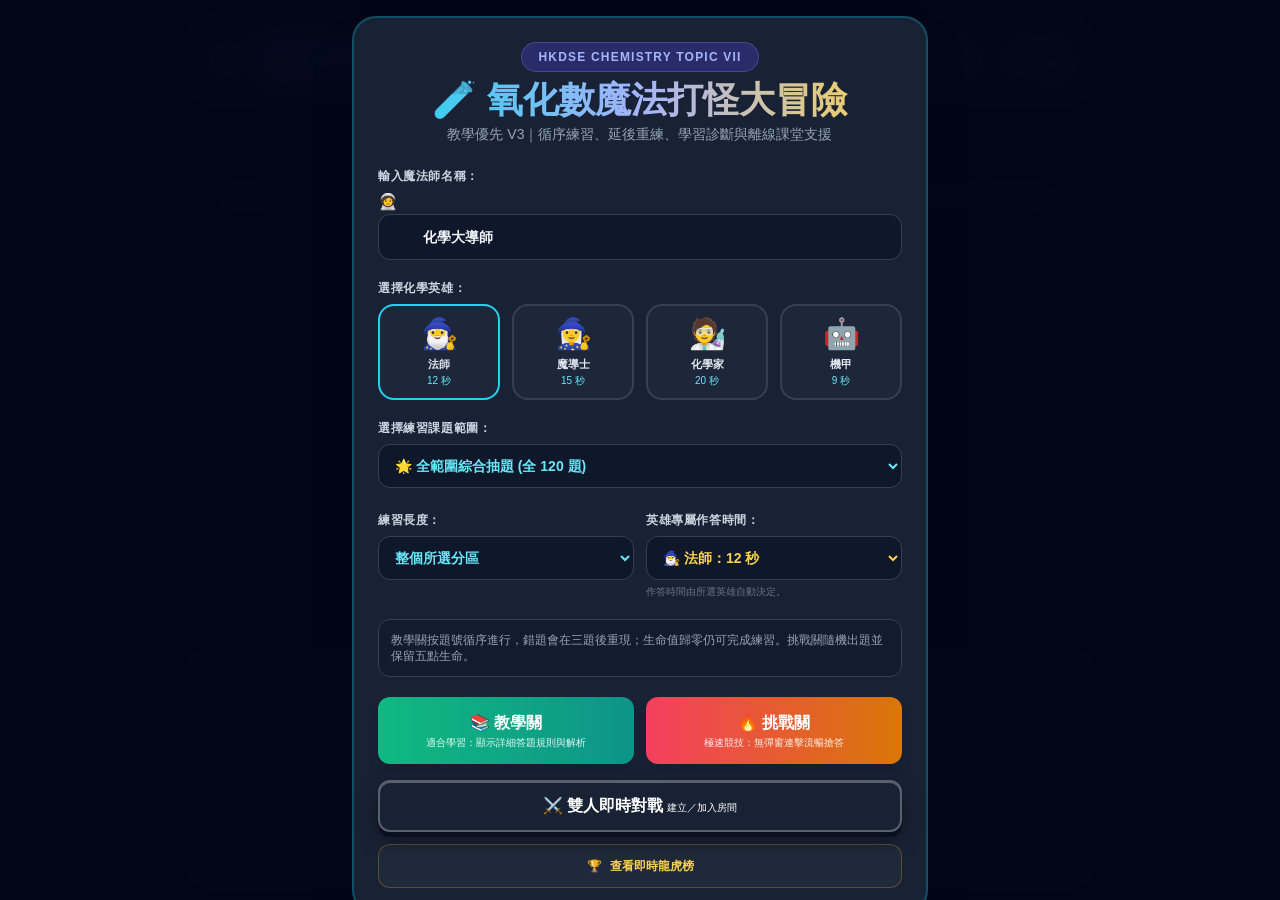
==== commit 81d0bb4a: "feat: add Firebase two-player oxidation battle" ====
--- a/games/oxidation-battle/index.html
+++ b/games/oxidation-battle/index.html
@@ -124,6 +124,25 @@
         select:disabled { opacity: 1; cursor: not-allowed; }
         .v3-topbar > div { min-width: 0; }
         #hint-panel { line-height: 1.55; }
+        .duel-action {
+            min-height: 48px;
+            cursor: pointer;
+            border: 2px solid rgba(255,255,255,.28) !important;
+            box-shadow: inset 0 1px 0 rgba(255,255,255,.3), 0 5px 0 #0b1020, 0 9px 20px rgba(0,0,0,.38) !important;
+            transform: translateY(0);
+            transition: transform .12s ease, filter .12s ease, box-shadow .12s ease;
+        }
+        .duel-action:hover:not(:disabled) {
+            filter: brightness(1.14);
+            transform: translateY(-2px);
+            box-shadow: inset 0 1px 0 rgba(255,255,255,.35), 0 7px 0 #0b1020, 0 12px 24px rgba(0,0,0,.42) !important;
+        }
+        .duel-action:active:not(:disabled) {
+            transform: translateY(4px) !important;
+            box-shadow: inset 0 1px 0 rgba(255,255,255,.2), 0 1px 0 #0b1020, 0 4px 10px rgba(0,0,0,.35) !important;
+        }
+        .duel-action:focus-visible { outline: 3px solid #fbbf24; outline-offset: 4px; }
+        .duel-action:disabled { cursor: not-allowed; opacity: .5; box-shadow: none !important; }
         body.high-contrast { background: #000; color: #fff; }
         body.high-contrast .glass-panel { background: #0b0f19; border-color: #fff; backdrop-filter: none; }
         body.high-contrast .text-slate-400, body.high-contrast .text-slate-500 { color: #d1d5db !important; }
@@ -247,6 +266,10 @@
                 </button>
             </div>
 
+            <button id="btn-start-duel" type="button" class="duel-action w-full bg-indigo-600 hover:bg-indigo-500 text-white font-black py-3 px-4 rounded-xl shadow-lg transition mb-3">
+                ⚔️ 雙人即時對戰 <span class="text-[10px] font-normal">建立／加入房間</span>
+            </button>
+
             <button id="btn-show-leaderboard" class="w-full bg-slate-800 hover:bg-slate-700 text-amber-300 border border-amber-500/30 font-bold py-2.5 rounded-xl text-xs transition flex items-center justify-center gap-2">
                 <span aria-hidden="true">🏆</span> 查看即時龍虎榜
             </button>
@@ -391,6 +414,33 @@
             <button class="num-btn bg-slate-800 hover:bg-slate-700 text-emerald-300 font-bold px-3 py-1.5 sm:px-4 sm:py-2 rounded-lg border border-slate-600 text-sm transition">+7</button>
         </div>
     </section>
+
+    <!-- 雙人對戰房間 -->
+    <div id="modal-duel" role="dialog" aria-modal="true" aria-labelledby="duel-title" class="fixed inset-0 bg-slate-950/90 backdrop-blur-md z-[60] hidden flex items-center justify-center p-4">
+        <div class="glass-panel w-full max-w-md rounded-3xl p-6 border-2 border-indigo-500/40 shadow-2xl text-left">
+            <div class="flex justify-between items-center mb-4 pb-3 border-b border-slate-700">
+                <h3 id="duel-title" class="text-xl font-black text-indigo-300">⚔️ 雙人即時對戰</h3>
+                <button id="btn-close-duel" aria-label="關閉對戰房間" class="text-slate-300 hover:text-white text-2xl font-bold">&times;</button>
+            </div>
+            <div id="duel-setup" class="space-y-3">
+                <button id="btn-create-duel" class="duel-action w-full bg-indigo-600 hover:bg-indigo-500 text-white font-black py-3 rounded-xl">➕ 建立新房間</button>
+                <div class="flex gap-2">
+                    <input id="duel-code-input" type="text" maxlength="6" autocomplete="off" placeholder="輸入 6 位房間碼" class="flex-1 bg-slate-900/90 text-center font-black text-xl text-cyan-300 px-3 py-3 rounded-xl border-2 border-slate-600 focus:border-cyan-400 focus:outline-none">
+                    <button id="btn-join-duel" class="duel-action bg-cyan-500 hover:bg-cyan-400 text-slate-950 font-black px-5 py-3 rounded-xl">🚪 加入</button>
+                </div>
+            </div>
+            <div id="duel-room" class="hidden space-y-3">
+                <div class="bg-slate-900/80 rounded-xl p-4 text-center border border-slate-700">
+                    <div class="text-[10px] text-slate-500 font-bold uppercase tracking-widest">房間碼</div>
+                    <div id="duel-room-code" class="text-3xl font-black text-amber-300 tracking-widest">------</div>
+                </div>
+                <div id="duel-players" class="space-y-2 text-sm"></div>
+                <button id="btn-duel-ready" class="duel-action hidden w-full bg-emerald-600 hover:bg-emerald-500 text-white font-black py-3 rounded-xl">⚔️ 兩位玩家已到齊・開始對戰</button>
+            </div>
+            <div id="duel-status" role="status" class="text-center text-sm text-slate-400 mt-3">建立房間，或者輸入朋友嘅房間碼。</div>
+            <button id="btn-leave-duel" class="duel-action hidden w-full bg-slate-700 hover:bg-slate-600 text-white font-black py-3 rounded-xl mt-3">← 離開房間</button>
+        </div>
+    </div>
 
     <!-- 5. EXPLANATION FEEDBACK MODAL (TUTORIAL MODE) -->
     <div id="modal-feedback" role="dialog" aria-modal="true" aria-labelledby="fb-title" class="fixed inset-0 bg-slate-950/85 backdrop-blur-md z-50 hidden flex items-center justify-center p-4">
@@ -563,6 +613,98 @@
         // Built from questions.json; do not edit the generated array here.
         const QUESTION_DATABASE = [{"id":1,"sectionId":"SECTION_1","species":"S8","target":"S","answer":"0","ruleId":"RULE_A_ELEMENT","skillId":"ELEMENTAL_ZERO","ruleLabel":"Rule A（單質）","explanation":"自由單質分子中，原子的氧化數一律為 0。","difficulty":1,"formula":"<span class='text-amber-400 underline font-black decoration-2 underline-offset-4'>S</span><sub>8</sub> 中的 S"},{"id":2,"sectionId":"SECTION_1","species":"O2","target":"O","answer":"0","ruleId":"RULE_A_ELEMENT","skillId":"ELEMENTAL_ZERO","ruleLabel":"Rule A（單質）","explanation":"氧氣單質氧化數為 0。","difficulty":1,"formula":"<span class='text-amber-400 underline font-black decoration-2 underline-offset-4'>O</span><sub>2</sub> 中的 O"},{"id":3,"sectionId":"SECTION_1","species":"O3 (臭氧)","target":"O","answer":"0","ruleId":"RULE_A_ELEMENT","skillId":"ELEMENTAL_ZERO","ruleLabel":"Rule A（單質）","explanation":"同素異形體單質分子氧化數均為 0。","difficulty":1,"formula":"<span class='text-amber-400 underline font-black decoration-2 underline-offset-4'>O</span><sub>3</sub> <span class='text-sm text-slate-400 font-bold'>（臭氧）</span> 中的 O"},{"id":4,"sectionId":"SECTION_1","species":"P4 (白磷)","target":"P","answer":"0","ruleId":"RULE_A_ELEMENT","skillId":"ELEMENTAL_ZERO","ruleLabel":"Rule A（單質）","explanation":"白磷單質氧化數為 0。","difficulty":1,"formula":"<span class='text-amber-400 underline font-black decoration-2 underline-offset-4'>P</span><sub>4</sub> <span class='text-sm text-slate-400 font-bold'>（白磷）</span> 中的 P"},{"id":5,"sectionId":"SECTION_1","species":"C60 (富勒烯)","target":"C","answer":"0","ruleId":"RULE_A_ELEMENT","skillId":"ELEMENTAL_ZERO","ruleLabel":"Rule A（單質）","explanation":"碳同素異形體單質氧化數為 0。","difficulty":1,"formula":"<span class='text-amber-400 underline font-black decoration-2 underline-offset-4'>C</span><sub>60</sub> <span class='text-sm text-slate-400 font-bold'>（富勒烯）</span> 中的 C"},{"id":6,"sectionId":"SECTION_1","species":"N2","target":"N","answer":"0","ruleId":"RULE_A_ELEMENT","skillId":"ELEMENTAL_ZERO","ruleLabel":"Rule A（單質）","explanation":"氮氣單質氧化數為 0。","difficulty":1,"formula":"<span class='text-amber-400 underline font-black decoration-2 underline-offset-4'>N</span><sub>2</sub> 中的 N"},{"id":7,"sectionId":"SECTION_1","species":"Cl2","target":"Cl","answer":"0","ruleId":"RULE_A_ELEMENT","skillId":"ELEMENTAL_ZERO","ruleLabel":"Rule A（單質）","explanation":"氯氣單質氧化數為 0。","difficulty":1,"formula":"<span class='text-amber-400 underline font-black decoration-2 underline-offset-4'>Cl</span><sub>2</sub> 中的 Cl"},{"id":8,"sectionId":"SECTION_1","species":"Br2","target":"Br","answer":"0","ruleId":"RULE_A_ELEMENT","skillId":"ELEMENTAL_ZERO","ruleLabel":"Rule A（單質）","explanation":"溴單質氧化數為 0。","difficulty":1,"formula":"<span class='text-amber-400 underline font-black decoration-2 underline-offset-4'>Br</span><sub>2</sub> 中的 Br"},{"id":9,"sectionId":"SECTION_1","species":"I2","target":"I","answer":"0","ruleId":"RULE_A_ELEMENT","skillId":"ELEMENTAL_ZERO","ruleLabel":"Rule A（單質）","explanation":"碘單質氧化數為 0。","difficulty":1,"formula":"<span class='text-amber-400 underline font-black decoration-2 underline-offset-4'>I</span><sub>2</sub> 中的 I"},{"id":10,"sectionId":"SECTION_1","species":"H2","target":"H","answer":"0","ruleId":"RULE_A_ELEMENT","skillId":"ELEMENTAL_ZERO","ruleLabel":"Rule A（單質）","explanation":"氫氣單質氧化數為 0。","difficulty":1,"formula":"<span class='text-amber-400 underline font-black decoration-2 underline-offset-4'>H</span><sub>2</sub> 中的 H"},{"id":11,"sectionId":"SECTION_1","species":"Fe3+","target":"Fe","answer":"+3","ruleId":"RULE_B_MONATOMIC","skillId":"ION_CHARGE","ruleLabel":"Rule B（單原子離子）","explanation":"單原子離子氧化數等於其電荷數 (+3)。","difficulty":1,"formula":"<span class='text-amber-400 underline font-black decoration-2 underline-offset-4'>Fe</span><sup>3+</sup> 中的 Fe"},{"id":12,"sectionId":"SECTION_1","species":"Fe2+","target":"Fe","answer":"+2","ruleId":"RULE_B_MONATOMIC","skillId":"ION_CHARGE","ruleLabel":"Rule B（單原子離子）","explanation":"單原子離子氧化數等於其電荷數 (+2)。","difficulty":1,"formula":"<span class='text-amber-400 underline font-black decoration-2 underline-offset-4'>Fe</span><sup>2+</sup> 中的 Fe"},{"id":13,"sectionId":"SECTION_1","species":"Cu2+","target":"Cu","answer":"+2","ruleId":"RULE_B_MONATOMIC","skillId":"ION_CHARGE","ruleLabel":"Rule B（單原子離子）","explanation":"單原子離子氧化數等於其電荷數 (+2)。","difficulty":1,"formula":"<span class='text-amber-400 underline font-black decoration-2 underline-offset-4'>Cu</span><sup>2+</sup> 中的 Cu"},{"id":14,"sectionId":"SECTION_1","species":"Cu+","target":"Cu","answer":"+1","ruleId":"RULE_B_MONATOMIC","skillId":"ION_CHARGE","ruleLabel":"Rule B（單原子離子）","explanation":"單原子離子氧化數等於其電荷數 (+1)。","difficulty":1,"formula":"<span class='text-amber-400 underline font-black decoration-2 underline-offset-4'>Cu</span><sup>+</sup> 中的 Cu"},{"id":15,"sectionId":"SECTION_1","species":"Na+","target":"Na","answer":"+1","ruleId":"RULE_B_MONATOMIC","skillId":"ION_CHARGE","ruleLabel":"Rule B（單原子離子）","explanation":"鹼金屬單原子離子氧化數為 +1。","difficulty":1,"formula":"<span class='text-amber-400 underline font-black decoration-2 underline-offset-4'>Na</span><sup>+</sup> 中的 Na"},{"id":16,"sectionId":"SECTION_1","species":"Mg2+","target":"Mg","answer":"+2","ruleId":"RULE_B_MONATOMIC","skillId":"ION_CHARGE","ruleLabel":"Rule B（單原子離子）","explanation":"鹼土金屬單原子離子氧化數為 +2。","difficulty":1,"formula":"<span class='text-amber-400 underline font-black decoration-2 underline-offset-4'>Mg</span><sup>2+</sup> 中的 Mg"},{"id":17,"sectionId":"SECTION_1","species":"Al3+","target":"Al","answer":"+3","ruleId":"RULE_B_MONATOMIC","skillId":"ION_CHARGE","ruleLabel":"Rule B（單原子離子）","explanation":"鋁單原子離子氧化數為 +3。","difficulty":1,"formula":"<span class='text-amber-400 underline font-black decoration-2 underline-offset-4'>Al</span><sup>3+</sup> 中的 Al"},{"id":18,"sectionId":"SECTION_1","species":"Cl-","target":"Cl","answer":"-1","ruleId":"RULE_B_MONATOMIC","skillId":"ION_CHARGE","ruleLabel":"Rule B（單原子離子）","explanation":"氯離子氧化數為 -1。","difficulty":1,"formula":"<span class='text-amber-400 underline font-black decoration-2 underline-offset-4'>Cl</span><sup>-</sup> 中的 Cl"},{"id":19,"sectionId":"SECTION_1","species":"Br-","target":"Br","answer":"-1","ruleId":"RULE_B_MONATOMIC","skillId":"ION_CHARGE","ruleLabel":"Rule B（單原子離子）","explanation":"溴離子氧化數為 -1。","difficulty":1,"formula":"<span class='text-amber-400 underline font-black decoration-2 underline-offset-4'>Br</span><sup>-</sup> 中的 Br"},{"id":20,"sectionId":"SECTION_1","species":"I-","target":"I","answer":"-1","ruleId":"RULE_B_MONATOMIC","skillId":"ION_CHARGE","ruleLabel":"Rule B（單原子離子）","explanation":"碘離子氧化數為 -1。","difficulty":1,"formula":"<span class='text-amber-400 underline font-black decoration-2 underline-offset-4'>I</span><sup>-</sup> 中的 I"},{"id":21,"sectionId":"SECTION_1","species":"S2-","target":"S","answer":"-2","ruleId":"RULE_B_MONATOMIC","skillId":"ION_CHARGE","ruleLabel":"Rule B（單原子離子）","explanation":"硫化物離子氧化數為 -2。","difficulty":1,"formula":"<span class='text-amber-400 underline font-black decoration-2 underline-offset-4'>S</span><sup>2-</sup> 中的 S"},{"id":22,"sectionId":"SECTION_1","species":"N3-","target":"N","answer":"-3","ruleId":"RULE_B_MONATOMIC","skillId":"ION_CHARGE","ruleLabel":"Rule B（單原子離子）","explanation":"氮化物離子氧化數為 -3。","difficulty":1,"formula":"<span class='text-amber-400 underline font-black decoration-2 underline-offset-4'>N</span><sup>3-</sup> 中的 N"},{"id":23,"sectionId":"SECTION_1","species":"Zn2+","target":"Zn","answer":"+2","ruleId":"RULE_B_MONATOMIC","skillId":"ION_CHARGE","ruleLabel":"Rule B（單原子離子）","explanation":"鋅離子氧化數為 +2。","difficulty":1,"formula":"<span class='text-amber-400 underline font-black decoration-2 underline-offset-4'>Zn</span><sup>2+</sup> 中的 Zn"},{"id":24,"sectionId":"SECTION_1","species":"Ag+","target":"Ag","answer":"+1","ruleId":"RULE_B_MONATOMIC","skillId":"ION_CHARGE","ruleLabel":"Rule B（單原子離子）","explanation":"銀離子氧化數為 +1。","difficulty":1,"formula":"<span class='text-amber-400 underline font-black decoration-2 underline-offset-4'>Ag</span><sup>+</sup> 中的 Ag"},{"id":25,"sectionId":"SECTION_1","species":"Pb2+","target":"Pb","answer":"+2","ruleId":"RULE_B_MONATOMIC","skillId":"ION_CHARGE","ruleLabel":"Rule B（單原子離子）","explanation":"鉛(II)離子氧化數為 +2。","difficulty":1,"formula":"<span class='text-amber-400 underline font-black decoration-2 underline-offset-4'>Pb</span><sup>2+</sup> 中的 Pb"},{"id":26,"sectionId":"SECTION_2","species":"MgCl2","target":"Mg","answer":"+2","ruleId":"RULE_C_GROUP_METAL","skillId":"GROUP_II_METAL","ruleLabel":"Rule C（第II族金屬）","explanation":"化合物中 第 II 族金屬必為 +2。","difficulty":2,"formula":"<span class='text-amber-400 underline font-black decoration-2 underline-offset-4'>Mg</span>Cl<sub>2</sub> 中的 Mg"},{"id":27,"sectionId":"SECTION_2","species":"Al2O3","target":"Al","answer":"+3","ruleId":"RULE_F_NEUTRAL","skillId":"NEUTRAL_SUM","ruleLabel":"Rule F（中性化合物）","explanation":"2x + 3(-2) = 0 → 2x = +6 → x = +3。","difficulty":2,"formula":"<span class='text-amber-400 underline font-black decoration-2 underline-offset-4'>Al</span><sub>2</sub>O<sub>3</sub> 中的 Al"},{"id":28,"sectionId":"SECTION_2","species":"Fe2O3","target":"Fe","answer":"+3","ruleId":"RULE_F_NEUTRAL","skillId":"NEUTRAL_SUM","ruleLabel":"Rule F（中性化合物）","explanation":"2x + 3(-2) = 0 → 2x = +6 → x = +3。","difficulty":2,"formula":"<span class='text-amber-400 underline font-black decoration-2 underline-offset-4'>Fe</span><sub>2</sub>O<sub>3</sub> 中的 Fe"},{"id":29,"sectionId":"SECTION_2","species":"FeO","target":"Fe","answer":"+2","ruleId":"RULE_F_NEUTRAL","skillId":"NEUTRAL_SUM","ruleLabel":"Rule F（中性化合物）","explanation":"x + (-2) = 0 → x = +2。","difficulty":2,"formula":"<span class='text-amber-400 underline font-black decoration-2 underline-offset-4'>Fe</span>O 中的 Fe"},{"id":30,"sectionId":"SECTION_2","species":"SF6","target":"S","answer":"+6","ruleId":"RULE_D_FLUORINE","skillId":"FLUORINE_MINUS_ONE","ruleLabel":"Rule D（氟為 -1）","explanation":"F 必為 -1 → x + 6(-1) = 0 → x = +6。","difficulty":2,"formula":"<span class='text-amber-400 underline font-black decoration-2 underline-offset-4'>S</span>F<sub>6</sub> 中的 S"},{"id":31,"sectionId":"SECTION_2","species":"PCl3","target":"P","answer":"+3","ruleId":"RULE_F_NEUTRAL","skillId":"NEUTRAL_SUM","ruleLabel":"Rule F（中性化合物）","explanation":"x + 3(-1) = 0 → x = +3。","difficulty":2,"formula":"<span class='text-amber-400 underline font-black decoration-2 underline-offset-4'>P</span>Cl<sub>3</sub> 中的 P"},{"id":32,"sectionId":"SECTION_2","species":"PCl5","target":"P","answer":"+5","ruleId":"RULE_F_NEUTRAL","skillId":"NEUTRAL_SUM","ruleLabel":"Rule F（中性化合物）","explanation":"x + 5(-1) = 0 → x = +5。","difficulty":2,"formula":"<span class='text-amber-400 underline font-black decoration-2 underline-offset-4'>P</span>Cl<sub>5</sub> 中的 P"},{"id":33,"sectionId":"SECTION_2","species":"SO2","target":"S","answer":"+4","ruleId":"RULE_F_NEUTRAL","skillId":"NEUTRAL_SUM","ruleLabel":"Rule F（中性化合物）","explanation":"x + 2(-2) = 0 → x = +4。","difficulty":2,"formula":"<span class='text-amber-400 underline font-black decoration-2 underline-offset-4'>S</span>O<sub>2</sub> 中的 S"},{"id":34,"sectionId":"SECTION_2","species":"SO3","target":"S","answer":"+6","ruleId":"RULE_F_NEUTRAL","skillId":"NEUTRAL_SUM","ruleLabel":"Rule F（中性化合物）","explanation":"x + 3(-2) = 0 → x = +6。","difficulty":2,"formula":"<span class='text-amber-400 underline font-black decoration-2 underline-offset-4'>S</span>O<sub>3</sub> 中的 S"},{"id":35,"sectionId":"SECTION_2","species":"H2S","target":"S","answer":"-2","ruleId":"RULE_E_HYDROGEN","skillId":"HYDROGEN_PLUS_ONE","ruleLabel":"Rule E（氫通常為 +1）","explanation":"2(+1) + x = 0 → x = -2。","difficulty":2,"formula":"H<sub>2</sub><span class='text-amber-400 underline font-black decoration-2 underline-offset-4'>S</span> 中的 S"},{"id":36,"sectionId":"SECTION_2","species":"NO","target":"N","answer":"+2","ruleId":"RULE_F_NEUTRAL","skillId":"NEUTRAL_SUM","ruleLabel":"Rule F（中性化合物）","explanation":"x + (-2) = 0 → x = +2。","difficulty":2,"formula":"<span class='text-amber-400 underline font-black decoration-2 underline-offset-4'>N</span>O 中的 N"},{"id":37,"sectionId":"SECTION_2","species":"NO2","target":"N","answer":"+4","ruleId":"RULE_F_NEUTRAL","skillId":"NEUTRAL_SUM","ruleLabel":"Rule F（中性化合物）","explanation":"x + 2(-2) = 0 → x = +4。","difficulty":2,"formula":"<span class='text-amber-400 underline font-black decoration-2 underline-offset-4'>N</span>O<sub>2</sub> 中的 N"},{"id":38,"sectionId":"SECTION_2","species":"N2O","target":"N","answer":"+1","ruleId":"RULE_F_NEUTRAL","skillId":"NEUTRAL_SUM","ruleLabel":"Rule F（中性化合物）","explanation":"N 的平均氧化數：2x + (-2) = 0 → 2x = +2 → x = +1。","difficulty":2,"formula":"<span class='text-amber-400 underline font-black decoration-2 underline-offset-4'>N</span><sub>2</sub>O 中的 N"},{"id":39,"sectionId":"SECTION_2","species":"N2O5","target":"N","answer":"+5","ruleId":"RULE_F_NEUTRAL","skillId":"NEUTRAL_SUM","ruleLabel":"Rule F（中性化合物）","explanation":"2x + 5(-2) = 0 → 2x = +10 → x = +5。","difficulty":2,"formula":"<span class='text-amber-400 underline font-black decoration-2 underline-offset-4'>N</span><sub>2</sub>O<sub>5</sub> 中的 N"},{"id":40,"sectionId":"SECTION_2","species":"NH3","target":"N","answer":"-3","ruleId":"RULE_E_HYDROGEN","skillId":"HYDROGEN_PLUS_ONE","ruleLabel":"Rule E（氫通常為 +1）","explanation":"x + 3(+1) = 0 → x = -3。","difficulty":2,"formula":"<span class='text-amber-400 underline font-black decoration-2 underline-offset-4'>N</span>H<sub>3</sub> 中的 N"},{"id":41,"sectionId":"SECTION_2","species":"CO","target":"C","answer":"+2","ruleId":"RULE_F_NEUTRAL","skillId":"NEUTRAL_SUM","ruleLabel":"Rule F（中性化合物）","explanation":"x + (-2) = 0 → x = +2。","difficulty":2,"formula":"<span class='text-amber-400 underline font-black decoration-2 underline-offset-4'>C</span>O 中的 C"},{"id":42,"sectionId":"SECTION_2","species":"CO2","target":"C","answer":"+4","ruleId":"RULE_F_NEUTRAL","skillId":"NEUTRAL_SUM","ruleLabel":"Rule F（中性化合物）","explanation":"x + 2(-2) = 0 → x = +4。","difficulty":2,"formula":"<span class='text-amber-400 underline font-black decoration-2 underline-offset-4'>C</span>O<sub>2</sub> 中的 C"},{"id":43,"sectionId":"SECTION_2","species":"Cu2O","target":"Cu","answer":"+1","ruleId":"RULE_F_NEUTRAL","skillId":"NEUTRAL_SUM","ruleLabel":"Rule F（中性化合物）","explanation":"2x + (-2) = 0 → 2x = +2 → x = +1。","difficulty":2,"formula":"<span class='text-amber-400 underline font-black decoration-2 underline-offset-4'>Cu</span><sub>2</sub>O 中的 Cu"},{"id":44,"sectionId":"SECTION_2","species":"CuO","target":"Cu","answer":"+2","ruleId":"RULE_F_NEUTRAL","skillId":"NEUTRAL_SUM","ruleLabel":"Rule F（中性化合物）","explanation":"x + (-2) = 0 → x = +2。","difficulty":2,"formula":"<span class='text-amber-400 underline font-black decoration-2 underline-offset-4'>Cu</span>O 中的 Cu"},{"id":45,"sectionId":"SECTION_2","species":"PbO2","target":"Pb","answer":"+4","ruleId":"RULE_F_NEUTRAL","skillId":"NEUTRAL_SUM","ruleLabel":"Rule F（中性化合物）","explanation":"x + 2(-2) = 0 → x = +4。","difficulty":2,"formula":"<span class='text-amber-400 underline font-black decoration-2 underline-offset-4'>Pb</span>O<sub>2</sub> 中的 Pb"},{"id":46,"sectionId":"SECTION_2","species":"MnO2","target":"Mn","answer":"+4","ruleId":"RULE_F_NEUTRAL","skillId":"NEUTRAL_SUM","ruleLabel":"Rule F（中性化合物）","explanation":"x + 2(-2) = 0 → x = +4。","difficulty":2,"formula":"<span class='text-amber-400 underline font-black decoration-2 underline-offset-4'>Mn</span>O<sub>2</sub> 中的 Mn"},{"id":47,"sectionId":"SECTION_2","species":"TiCl4","target":"Ti","answer":"+4","ruleId":"RULE_F_NEUTRAL","skillId":"NEUTRAL_SUM","ruleLabel":"Rule F（中性化合物）","explanation":"x + 4(-1) = 0 → x = +4。","difficulty":2,"formula":"<span class='text-amber-400 underline font-black decoration-2 underline-offset-4'>Ti</span>Cl<sub>4</sub> 中的 Ti"},{"id":48,"sectionId":"SECTION_2","species":"Ag2O","target":"Ag","answer":"+1","ruleId":"RULE_F_NEUTRAL","skillId":"NEUTRAL_SUM","ruleLabel":"Rule F（中性化合物）","explanation":"2x + (-2) = 0 → 2x = +2 → x = +1。","difficulty":2,"formula":"<span class='text-amber-400 underline font-black decoration-2 underline-offset-4'>Ag</span><sub>2</sub>O 中的 Ag"},{"id":49,"sectionId":"SECTION_2","species":"ZnS","target":"Zn","answer":"+2","ruleId":"RULE_F_NEUTRAL","skillId":"NEUTRAL_SUM","ruleLabel":"Rule F（中性化合物）","explanation":"S 為 -2 → x + (-2) = 0 → x = +2。","difficulty":2,"formula":"<span class='text-amber-400 underline font-black decoration-2 underline-offset-4'>Zn</span>S 中的 Zn"},{"id":50,"sectionId":"SECTION_2","species":"ICl3","target":"I","answer":"+3","ruleId":"RULE_F_NEUTRAL","skillId":"NEUTRAL_SUM","ruleLabel":"Rule F（中性化合物）","explanation":"Cl 為 -1 → x + 3(-1) = 0 → x = +3。","difficulty":2,"formula":"<span class='text-amber-400 underline font-black decoration-2 underline-offset-4'>I</span>Cl<sub>3</sub> 中的 I"},{"id":51,"sectionId":"SECTION_3","species":"H2O2","target":"O","answer":"-1","ruleId":"RULE_E_PEROXIDE","skillId":"PEROXIDE_OXYGEN","ruleLabel":"Rule E（過氧化物特例）","explanation":"過氧化物中 O 的氧化數是 -1 而非 -2。","difficulty":3,"formula":"H<sub>2</sub><span class='text-amber-400 underline font-black decoration-2 underline-offset-4'>O</span><sub>2</sub> 中的 O"},{"id":52,"sectionId":"SECTION_3","species":"Na2O2","target":"O","answer":"-1","ruleId":"RULE_E_PEROXIDE","skillId":"PEROXIDE_OXYGEN","ruleLabel":"Rule E（過氧化物特例）","explanation":"過氧化鈉中 O 的氧化數為 -1。","difficulty":3,"formula":"Na<sub>2</sub><span class='text-amber-400 underline font-black decoration-2 underline-offset-4'>O</span><sub>2</sub> 中的 O"},{"id":53,"sectionId":"SECTION_3","species":"BaO2","target":"O","answer":"-1","ruleId":"RULE_E_PEROXIDE","skillId":"PEROXIDE_OXYGEN","ruleLabel":"Rule E（過氧化物特例）","explanation":"過氧化鋇中 O 的氧化數為 -1。","difficulty":3,"formula":"Ba<span class='text-amber-400 underline font-black decoration-2 underline-offset-4'>O</span><sub>2</sub> 中的 O"},{"id":54,"sectionId":"SECTION_3","species":"NaH","target":"H","answer":"-1","ruleId":"RULE_E_METAL_HYDRIDE","skillId":"METAL_HYDRIDE","ruleLabel":"Rule E（金屬氫化物特例）","explanation":"與活潑金屬結合時，H 氧化數轉為 -1。","difficulty":3,"formula":"Na<span class='text-amber-400 underline font-black decoration-2 underline-offset-4'>H</span> 中的 H"},{"id":55,"sectionId":"SECTION_3","species":"KH","target":"H","answer":"-1","ruleId":"RULE_E_METAL_HYDRIDE","skillId":"METAL_HYDRIDE","ruleLabel":"Rule E（金屬氫化物特例）","explanation":"氫化鉀中 H 氧化數為 -1。","difficulty":3,"formula":"K<span class='text-amber-400 underline font-black decoration-2 underline-offset-4'>H</span> 中的 H"},{"id":56,"sectionId":"SECTION_3","species":"CaH2","target":"H","answer":"-1","ruleId":"RULE_E_METAL_HYDRIDE","skillId":"METAL_HYDRIDE","ruleLabel":"Rule E（金屬氫化物特例）","explanation":"氫化鈣中 H 氧化數為 -1。","difficulty":3,"formula":"Ca<span class='text-amber-400 underline font-black decoration-2 underline-offset-4'>H</span><sub>2</sub> 中的 H"},{"id":57,"sectionId":"SECTION_3","species":"LiH","target":"H","answer":"-1","ruleId":"RULE_E_METAL_HYDRIDE","skillId":"METAL_HYDRIDE","ruleLabel":"Rule E（金屬氫化物特例）","explanation":"氫化鋰中 H 氧化數為 -1。","difficulty":3,"formula":"Li<span class='text-amber-400 underline font-black decoration-2 underline-offset-4'>H</span> 中的 H"},{"id":58,"sectionId":"SECTION_3","species":"LiAlH4","target":"Al","answer":"+3","ruleId":"RULE_E_COMPLEX_HYDRIDE","skillId":"COMPLEX_HYDRIDE","ruleLabel":"Rule E（複合氫化物）","explanation":"Li(+1) + Al(x) + 4(-1) = 0 → x = +3。","difficulty":3,"formula":"Li<span class='text-amber-400 underline font-black decoration-2 underline-offset-4'>Al</span>H<sub>4</sub> 中的 Al"},{"id":59,"sectionId":"SECTION_3","species":"NaBH4","target":"B","answer":"+3","ruleId":"RULE_E_COMPLEX_HYDRIDE","skillId":"COMPLEX_HYDRIDE","ruleLabel":"Rule E（複合氫化物）","explanation":"Na(+1) + B(x) + 4(-1) = 0 → x = +3。","difficulty":3,"formula":"Na<span class='text-amber-400 underline font-black decoration-2 underline-offset-4'>B</span>H<sub>4</sub> 中的 B"},{"id":60,"sectionId":"SECTION_3","species":"OF2","target":"F","answer":"-1","ruleId":"RULE_D_FLUORINE","skillId":"FLUORINE_MINUS_ONE","ruleLabel":"Rule D（氟為 -1）","explanation":"化合物中 F 的氧化數必為 -1。","difficulty":3,"formula":"O<span class='text-amber-400 underline font-black decoration-2 underline-offset-4'>F</span><sub>2</sub> 中的 F"},{"id":61,"sectionId":"SECTION_3","species":"OF2","target":"O","answer":"+2","ruleId":"RULE_D_E_OXYGEN_FLUORIDE","skillId":"OXYGEN_FLUORIDE","ruleLabel":"Rule D／E（氧氟化物特例）","explanation":"F 強制為 -1 → x + 2(-1) = 0 → x = +2。","difficulty":3,"formula":"<span class='text-amber-400 underline font-black decoration-2 underline-offset-4'>O</span>F<sub>2</sub> 中的 O"},{"id":62,"sectionId":"SECTION_3","species":"O2F2","target":"O","answer":"+1","ruleId":"RULE_D_E_OXYGEN_FLUORIDE","skillId":"OXYGEN_FLUORIDE","ruleLabel":"Rule D／E（氧氟化物特例）","explanation":"2x + 2(-1) = 0 → 2x = +2 → x = +1。","difficulty":3,"formula":"<span class='text-amber-400 underline font-black decoration-2 underline-offset-4'>O</span><sub>2</sub>F<sub>2</sub> 中的 O"},{"id":63,"sectionId":"SECTION_3","species":"IF7","target":"I","answer":"+7","ruleId":"RULE_F_NEUTRAL","skillId":"NEUTRAL_SUM","ruleLabel":"Rule F（中性化合物）","explanation":"x + 7(-1) = 0 → x = +7。","difficulty":3,"formula":"<span class='text-amber-400 underline font-black decoration-2 underline-offset-4'>I</span>F<sub>7</sub> 中的 I"},{"id":64,"sectionId":"SECTION_3","species":"BrF5","target":"Br","answer":"+5","ruleId":"RULE_F_NEUTRAL","skillId":"NEUTRAL_SUM","ruleLabel":"Rule F（中性化合物）","explanation":"x + 5(-1) = 0 → x = +5。","difficulty":3,"formula":"<span class='text-amber-400 underline font-black decoration-2 underline-offset-4'>Br</span>F<sub>5</sub> 中的 Br"},{"id":65,"sectionId":"SECTION_3","species":"ClF3","target":"Cl","answer":"+3","ruleId":"RULE_F_NEUTRAL","skillId":"NEUTRAL_SUM","ruleLabel":"Rule F（中性化合物）","explanation":"x + 3(-1) = 0 → x = +3。","difficulty":3,"formula":"<span class='text-amber-400 underline font-black decoration-2 underline-offset-4'>Cl</span>F<sub>3</sub> 中的 Cl"},{"id":66,"sectionId":"SECTION_4","species":"SO4(2-)","target":"S","answer":"+6","ruleId":"RULE_G_POLYATOMIC","skillId":"POLYATOMIC_SUM","ruleLabel":"Rule G（多原子離子）","explanation":"x + 4(-2) = -2 → x - 8 = -2 → x = +6。","difficulty":2,"formula":"<span class='text-amber-400 underline font-black decoration-2 underline-offset-4'>S</span>O<sub>4</sub><sup>2-</sup> 中的 S"},{"id":67,"sectionId":"SECTION_4","species":"SO3(2-)","target":"S","answer":"+4","ruleId":"RULE_G_POLYATOMIC","skillId":"POLYATOMIC_SUM","ruleLabel":"Rule G（多原子離子）","explanation":"x + 3(-2) = -2 → x - 6 = -2 → x = +4。","difficulty":2,"formula":"<span class='text-amber-400 underline font-black decoration-2 underline-offset-4'>S</span>O<sub>3</sub><sup>2-</sup> 中的 S"},{"id":68,"sectionId":"SECTION_4","species":"NO3(-)","target":"N","answer":"+5","ruleId":"RULE_G_POLYATOMIC","skillId":"POLYATOMIC_SUM","ruleLabel":"Rule G（多原子離子）","explanation":"x + 3(-2) = -1 → x - 6 = -1 → x = +5。","difficulty":2,"formula":"<span class='text-amber-400 underline font-black decoration-2 underline-offset-4'>N</span>O<sub>3</sub><sup>-</sup> 中的 N"},{"id":69,"sectionId":"SECTION_4","species":"NO2(-)","target":"N","answer":"+3","ruleId":"RULE_G_POLYATOMIC","skillId":"POLYATOMIC_SUM","ruleLabel":"Rule G（多原子離子）","explanation":"x + 2(-2) = -1 → x - 4 = -1 → x = +3。","difficulty":2,"formula":"<span class='text-amber-400 underline font-black decoration-2 underline-offset-4'>N</span>O<sub>2</sub><sup>-</sup> 中的 N"},{"id":70,"sectionId":"SECTION_4","species":"CO3(2-)","target":"C","answer":"+4","ruleId":"RULE_G_POLYATOMIC","skillId":"POLYATOMIC_SUM","ruleLabel":"Rule G（多原子離子）","explanation":"x + 3(-2) = -2 → x - 6 = -2 → x = +4。","difficulty":2,"formula":"<span class='text-amber-400 underline font-black decoration-2 underline-offset-4'>C</span>O<sub>3</sub><sup>2-</sup> 中的 C"},{"id":71,"sectionId":"SECTION_4","species":"HCO3(-)","target":"C","answer":"+4","ruleId":"RULE_G_POLYATOMIC","skillId":"POLYATOMIC_SUM","ruleLabel":"Rule G（多原子離子）","explanation":"1(+1) + x + 3(-2) = -1 → x - 5 = -1 → x = +4。","difficulty":2,"formula":"H<span class='text-amber-400 underline font-black decoration-2 underline-offset-4'>C</span>O<sub>3</sub><sup>-</sup> 中的 C"},{"id":72,"sectionId":"SECTION_4","species":"PO4(3-)","target":"P","answer":"+5","ruleId":"RULE_G_POLYATOMIC","skillId":"POLYATOMIC_SUM","ruleLabel":"Rule G（多原子離子）","explanation":"x + 4(-2) = -3 → x - 8 = -3 → x = +5。","difficulty":2,"formula":"<span class='text-amber-400 underline font-black decoration-2 underline-offset-4'>P</span>O<sub>4</sub><sup>3-</sup> 中的 P"},{"id":73,"sectionId":"SECTION_4","species":"HPO4(2-)","target":"P","answer":"+5","ruleId":"RULE_G_POLYATOMIC","skillId":"POLYATOMIC_SUM","ruleLabel":"Rule G（多原子離子）","explanation":"1(+1) + x + 4(-2) = -2 → x - 7 = -2 → x = +5。","difficulty":2,"formula":"H<span class='text-amber-400 underline font-black decoration-2 underline-offset-4'>P</span>O<sub>4</sub><sup>2-</sup> 中的 P"},{"id":74,"sectionId":"SECTION_4","species":"NH4(+)","target":"N","answer":"-3","ruleId":"RULE_G_POLYATOMIC","skillId":"POLYATOMIC_SUM","ruleLabel":"Rule G（多原子離子）","explanation":"x + 4(+1) = +1 → x + 4 = +1 → x = -3。","difficulty":2,"formula":"<span class='text-amber-400 underline font-black decoration-2 underline-offset-4'>N</span>H<sub>4</sub><sup>+</sup> 中的 N"},{"id":75,"sectionId":"SECTION_4","species":"ClO(-)","target":"Cl","answer":"+1","ruleId":"RULE_G_POLYATOMIC","skillId":"POLYATOMIC_SUM","ruleLabel":"Rule G（多原子離子）","explanation":"x + (-2) = -1 → x = +1。","difficulty":2,"formula":"<span class='text-amber-400 underline font-black decoration-2 underline-offset-4'>Cl</span>O<sup>-</sup> 中的 Cl"},{"id":76,"sectionId":"SECTION_4","species":"ClO2(-)","target":"Cl","answer":"+3","ruleId":"RULE_G_POLYATOMIC","skillId":"POLYATOMIC_SUM","ruleLabel":"Rule G（多原子離子）","explanation":"x + 2(-2) = -1 → x - 4 = -1 → x = +3。","difficulty":2,"formula":"<span class='text-amber-400 underline font-black decoration-2 underline-offset-4'>Cl</span>O<sub>2</sub><sup>-</sup> 中的 Cl"},{"id":77,"sectionId":"SECTION_4","species":"ClO3(-)","target":"Cl","answer":"+5","ruleId":"RULE_G_POLYATOMIC","skillId":"POLYATOMIC_SUM","ruleLabel":"Rule G（多原子離子）","explanation":"x + 3(-2) = -1 → x - 6 = -1 → x = +5。","difficulty":2,"formula":"<span class='text-amber-400 underline font-black decoration-2 underline-offset-4'>Cl</span>O<sub>3</sub><sup>-</sup> 中的 Cl"},{"id":78,"sectionId":"SECTION_4","species":"ClO4(-)","target":"Cl","answer":"+7","ruleId":"RULE_G_POLYATOMIC","skillId":"POLYATOMIC_SUM","ruleLabel":"Rule G（多原子離子）","explanation":"x + 4(-2) = -1 → x - 8 = -1 → x = +7。","difficulty":2,"formula":"<span class='text-amber-400 underline font-black decoration-2 underline-offset-4'>Cl</span>O<sub>4</sub><sup>-</sup> 中的 Cl"},{"id":79,"sectionId":"SECTION_4","species":"BrO3(-)","target":"Br","answer":"+5","ruleId":"RULE_G_POLYATOMIC","skillId":"POLYATOMIC_SUM","ruleLabel":"Rule G（多原子離子）","explanation":"x + 3(-2) = -1 → x - 6 = -1 → x = +5。","difficulty":2,"formula":"<span class='text-amber-400 underline font-black decoration-2 underline-offset-4'>Br</span>O<sub>3</sub><sup>-</sup> 中的 Br"},{"id":80,"sectionId":"SECTION_4","species":"IO3(-)","target":"I","answer":"+5","ruleId":"RULE_G_POLYATOMIC","skillId":"POLYATOMIC_SUM","ruleLabel":"Rule G（多原子離子）","explanation":"x + 3(-2) = -1 → x - 6 = -1 → x = +5。","difficulty":2,"formula":"<span class='text-amber-400 underline font-black decoration-2 underline-offset-4'>I</span>O<sub>3</sub><sup>-</sup> 中的 I"},{"id":81,"sectionId":"SECTION_4","species":"CrO4(2-)","target":"Cr","answer":"+6","ruleId":"RULE_G_POLYATOMIC","skillId":"POLYATOMIC_SUM","ruleLabel":"Rule G（多原子離子）","explanation":"x + 4(-2) = -2 → x - 8 = -2 → x = +6。","difficulty":2,"formula":"<span class='text-amber-400 underline font-black decoration-2 underline-offset-4'>Cr</span>O<sub>4</sub><sup>2-</sup> 中的 Cr"},{"id":82,"sectionId":"SECTION_4","species":"Cr2O7(2-)","target":"Cr","answer":"+6","ruleId":"RULE_G_POLYATOMIC","skillId":"POLYATOMIC_SUM","ruleLabel":"Rule G（多原子離子）","explanation":"2x + 7(-2) = -2 → 2x = +12 → x = +6。","difficulty":2,"formula":"<span class='text-amber-400 underline font-black decoration-2 underline-offset-4'>Cr</span><sub>2</sub>O<sub>7</sub><sup>2-</sup> 中的 Cr"},{"id":83,"sectionId":"SECTION_4","species":"MnO4(-)","target":"Mn","answer":"+7","ruleId":"RULE_G_POLYATOMIC","skillId":"POLYATOMIC_SUM","ruleLabel":"Rule G（多原子離子）","explanation":"x + 4(-2) = -1 → x - 8 = -1 → x = +7。","difficulty":2,"formula":"<span class='text-amber-400 underline font-black decoration-2 underline-offset-4'>Mn</span>O<sub>4</sub><sup>-</sup> 中的 Mn"},{"id":84,"sectionId":"SECTION_4","species":"MnO4(2-)","target":"Mn","answer":"+6","ruleId":"RULE_G_POLYATOMIC","skillId":"POLYATOMIC_SUM","ruleLabel":"Rule G（多原子離子）","explanation":"x + 4(-2) = -2 → x - 8 = -2 → x = +6。","difficulty":2,"formula":"<span class='text-amber-400 underline font-black decoration-2 underline-offset-4'>Mn</span>O<sub>4</sub><sup>2-</sup> 中的 Mn"},{"id":85,"sectionId":"SECTION_4","species":"KMnO4","target":"Mn","answer":"+7","ruleId":"RULE_F_NEUTRAL","skillId":"NEUTRAL_SUM","ruleLabel":"Rule F（中性化合物）","explanation":"1(+1) + x + 4(-2) = 0 → x - 7 = 0 → x = +7。","difficulty":2,"formula":"K<span class='text-amber-400 underline font-black decoration-2 underline-offset-4'>Mn</span>O<sub>4</sub> 中的 Mn"},{"id":86,"sectionId":"SECTION_4","species":"K2Cr2O7","target":"Cr","answer":"+6","ruleId":"RULE_F_NEUTRAL","skillId":"NEUTRAL_SUM","ruleLabel":"Rule F（中性化合物）","explanation":"2(+1) + 2x + 7(-2) = 0 → 2x = +12 → x = +6。","difficulty":2,"formula":"K<sub>2</sub><span class='text-amber-400 underline font-black decoration-2 underline-offset-4'>Cr</span><sub>2</sub>O<sub>7</sub> 中的 Cr"},{"id":87,"sectionId":"SECTION_4","species":"HSO4(-)","target":"S","answer":"+6","ruleId":"RULE_G_POLYATOMIC","skillId":"POLYATOMIC_SUM","ruleLabel":"Rule G（多原子離子）","explanation":"1(+1) + x + 4(-2) = -1 → x - 7 = -1 → x = +6。","difficulty":2,"formula":"H<span class='text-amber-400 underline font-black decoration-2 underline-offset-4'>S</span>O<sub>4</sub><sup>-</sup> 中的 S"},{"id":88,"sectionId":"SECTION_4","species":"HSO3(-)","target":"S","answer":"+4","ruleId":"RULE_G_POLYATOMIC","skillId":"POLYATOMIC_SUM","ruleLabel":"Rule G（多原子離子）","explanation":"1(+1) + x + 3(-2) = -1 → x - 5 = -1 → x = +4。","difficulty":2,"formula":"H<span class='text-amber-400 underline font-black decoration-2 underline-offset-4'>S</span>O<sub>3</sub><sup>-</sup> 中的 S"},{"id":89,"sectionId":"SECTION_4","species":"SiO3(2-)","target":"Si","answer":"+4","ruleId":"RULE_G_POLYATOMIC","skillId":"POLYATOMIC_SUM","ruleLabel":"Rule G（多原子離子）","explanation":"x + 3(-2) = -2 → x - 6 = -2 → x = +4。","difficulty":2,"formula":"<span class='text-amber-400 underline font-black decoration-2 underline-offset-4'>Si</span>O<sub>3</sub><sup>2-</sup> 中的 Si"},{"id":90,"sectionId":"SECTION_4","species":"BO3(3-)","target":"B","answer":"+3","ruleId":"RULE_G_POLYATOMIC","skillId":"POLYATOMIC_SUM","ruleLabel":"Rule G（多原子離子）","explanation":"x + 3(-2) = -3 → x - 6 = -3 → x = +3。","difficulty":2,"formula":"<span class='text-amber-400 underline font-black decoration-2 underline-offset-4'>B</span>O<sub>3</sub><sup>3-</sup> 中的 B"},{"id":91,"sectionId":"SECTION_5","species":"[Co(H2O)4Cl2]+","target":"Co","answer":"+3","ruleId":"RULE_COMPLEX_ION","skillId":"COMPLEX_ION_LIGAND","ruleLabel":"錯離子（配體電荷法）","explanation":"H₂O 為 0，Cl⁻ 為 -1：x + 4(0) + 2(-1) = +1 → x = +3。","difficulty":4,"formula":"[<span class='text-amber-400 underline font-black decoration-2 underline-offset-4'>Co</span>(H<sub>2</sub>O)<sub>4</sub>Cl<sub>2</sub>]<sup>+</sup> 中的 Co"},{"id":92,"sectionId":"SECTION_5","species":"[Co(NH3)6]3+","target":"Co","answer":"+3","ruleId":"RULE_COMPLEX_ION","skillId":"COMPLEX_ION_LIGAND","ruleLabel":"錯離子（配體電荷法）","explanation":"NH₃ 為中性配體 (0)：x + 6(0) = +3 → x = +3。","difficulty":4,"formula":"[<span class='text-amber-400 underline font-black decoration-2 underline-offset-4'>Co</span>(NH<sub>3</sub>)<sub>6</sub>]<sup>3+</sup> 中的 Co"},{"id":93,"sectionId":"SECTION_5","species":"[Co(NH3)5Cl]2+","target":"Co","answer":"+3","ruleId":"RULE_COMPLEX_ION","skillId":"COMPLEX_ION_LIGAND","ruleLabel":"錯離子（配體電荷法）","explanation":"x + 5(0) + (-1) = +2 → x = +3。","difficulty":4,"formula":"[<span class='text-amber-400 underline font-black decoration-2 underline-offset-4'>Co</span>(NH<sub>3</sub>)<sub>5</sub>Cl]<sup>2+</sup> 中的 Co"},{"id":94,"sectionId":"SECTION_5","species":"[CoCl4]2-","target":"Co","answer":"+2","ruleId":"RULE_COMPLEX_ION","skillId":"COMPLEX_ION_LIGAND","ruleLabel":"錯離子（配體電荷法）","explanation":"x + 4(-1) = -2 → x = +2。","difficulty":4,"formula":"[<span class='text-amber-400 underline font-black decoration-2 underline-offset-4'>Co</span>Cl<sub>4</sub>]<sup>2-</sup> 中的 Co"},{"id":95,"sectionId":"SECTION_5","species":"[Fe(H2O)6]3+","target":"Fe","answer":"+3","ruleId":"RULE_COMPLEX_ION","skillId":"COMPLEX_ION_LIGAND","ruleLabel":"錯離子（配體電荷法）","explanation":"H₂O 為 0：x + 6(0) = +3 → x = +3。","difficulty":4,"formula":"[<span class='text-amber-400 underline font-black decoration-2 underline-offset-4'>Fe</span>(H<sub>2</sub>O)<sub>6</sub>]<sup>3+</sup> 中的 Fe"},{"id":96,"sectionId":"SECTION_5","species":"[Fe(H2O)6]2+","target":"Fe","answer":"+2","ruleId":"RULE_COMPLEX_ION","skillId":"COMPLEX_ION_LIGAND","ruleLabel":"錯離子（配體電荷法）","explanation":"H₂O 為 0：x + 6(0) = +2 → x = +2。","difficulty":4,"formula":"[<span class='text-amber-400 underline font-black decoration-2 underline-offset-4'>Fe</span>(H<sub>2</sub>O)<sub>6</sub>]<sup>2+</sup> 中的 Fe"},{"id":97,"sectionId":"SECTION_5","species":"[Fe(CN)6]3-","target":"Fe","answer":"+3","ruleId":"RULE_COMPLEX_ION","skillId":"COMPLEX_ION_LIGAND","ruleLabel":"錯離子（配體電荷法）","explanation":"CN⁻ 電荷為 -1：x + 6(-1) = -3 → x = +3。","difficulty":4,"formula":"[<span class='text-amber-400 underline font-black decoration-2 underline-offset-4'>Fe</span>(CN)<sub>6</sub>]<sup>3-</sup> 中的 Fe"},{"id":98,"sectionId":"SECTION_5","species":"[Fe(CN)6]4-","target":"Fe","answer":"+2","ruleId":"RULE_COMPLEX_ION","skillId":"COMPLEX_ION_LIGAND","ruleLabel":"錯離子（配體電荷法）","explanation":"CN⁻ 電荷為 -1：x + 6(-1) = -4 → x = +2。","difficulty":4,"formula":"[<span class='text-amber-400 underline font-black decoration-2 underline-offset-4'>Fe</span>(CN)<sub>6</sub>]<sup>4-</sup> 中的 Fe"},{"id":99,"sectionId":"SECTION_5","species":"[Fe(SCN)]2+","target":"Fe","answer":"+3","ruleId":"RULE_COMPLEX_ION","skillId":"COMPLEX_ION_LIGAND","ruleLabel":"錯離子（配體電荷法）","explanation":"SCN⁻ 電荷為 -1：x + (-1) = +2 → x = +3。","difficulty":4,"formula":"[<span class='text-amber-400 underline font-black decoration-2 underline-offset-4'>Fe</span>(SCN)]<sup>2+</sup> 中的 Fe"},{"id":100,"sectionId":"SECTION_5","species":"Fe(CO)5","target":"Fe","answer":"0","ruleId":"RULE_COMPLEX_NEUTRAL","skillId":"NEUTRAL_COMPLEX_LIGAND","ruleLabel":"中性錯合物（配體電荷法）","explanation":"CO 為中性配體 (0)：x + 5(0) = 0 → x = 0。","difficulty":4,"formula":"<span class='text-amber-400 underline font-black decoration-2 underline-offset-4'>Fe</span>(CO)<sub>5</sub> 中的 Fe"},{"id":101,"sectionId":"SECTION_5","species":"[Cu(NH3)4]2+","target":"Cu","answer":"+2","ruleId":"RULE_COMPLEX_ION","skillId":"COMPLEX_ION_LIGAND","ruleLabel":"錯離子（配體電荷法）","explanation":"NH₃ 為 0：x + 4(0) = +2 → x = +2。","difficulty":4,"formula":"[<span class='text-amber-400 underline font-black decoration-2 underline-offset-4'>Cu</span>(NH<sub>3</sub>)<sub>4</sub>]<sup>2+</sup> 中的 Cu"},{"id":102,"sectionId":"SECTION_5","species":"[CuCl4]2-","target":"Cu","answer":"+2","ruleId":"RULE_COMPLEX_ION","skillId":"COMPLEX_ION_LIGAND","ruleLabel":"錯離子（配體電荷法）","explanation":"x + 4(-1) = -2 → x = +2。","difficulty":4,"formula":"[<span class='text-amber-400 underline font-black decoration-2 underline-offset-4'>Cu</span>Cl<sub>4</sub>]<sup>2-</sup> 中的 Cu"},{"id":103,"sectionId":"SECTION_5","species":"[Cu(H2O)6]2+","target":"Cu","answer":"+2","ruleId":"RULE_COMPLEX_ION","skillId":"COMPLEX_ION_LIGAND","ruleLabel":"錯離子（配體電荷法）","explanation":"H₂O 為 0：x + 6(0) = +2 → x = +2。","difficulty":4,"formula":"[<span class='text-amber-400 underline font-black decoration-2 underline-offset-4'>Cu</span>(H<sub>2</sub>O)<sub>6</sub>]<sup>2+</sup> 中的 Cu"},{"id":104,"sectionId":"SECTION_5","species":"[Ni(NH3)6]2+","target":"Ni","answer":"+2","ruleId":"RULE_COMPLEX_ION","skillId":"COMPLEX_ION_LIGAND","ruleLabel":"錯離子（配體電荷法）","explanation":"NH₃ 為 0：x + 6(0) = +2 → x = +2。","difficulty":4,"formula":"[<span class='text-amber-400 underline font-black decoration-2 underline-offset-4'>Ni</span>(NH<sub>3</sub>)<sub>6</sub>]<sup>2+</sup> 中的 Ni"},{"id":105,"sectionId":"SECTION_5","species":"[Ni(CN)4]2-","target":"Ni","answer":"+2","ruleId":"RULE_COMPLEX_ION","skillId":"COMPLEX_ION_LIGAND","ruleLabel":"錯離子（配體電荷法）","explanation":"CN⁻ 電荷為 -1：x + 4(-1) = -2 → x = +2。","difficulty":4,"formula":"[<span class='text-amber-400 underline font-black decoration-2 underline-offset-4'>Ni</span>(CN)<sub>4</sub>]<sup>2-</sup> 中的 Ni"},{"id":106,"sectionId":"SECTION_5","species":"Ni(CO)4","target":"Ni","answer":"0","ruleId":"RULE_COMPLEX_NEUTRAL","skillId":"NEUTRAL_COMPLEX_LIGAND","ruleLabel":"中性錯合物（配體電荷法）","explanation":"CO 為 0：x + 4(0) = 0 → x = 0。","difficulty":4,"formula":"<span class='text-amber-400 underline font-black decoration-2 underline-offset-4'>Ni</span>(CO)<sub>4</sub> 中的 Ni"},{"id":107,"sectionId":"SECTION_5","species":"[Cr(H2O)6]3+","target":"Cr","answer":"+3","ruleId":"RULE_COMPLEX_ION","skillId":"COMPLEX_ION_LIGAND","ruleLabel":"錯離子（配體電荷法）","explanation":"H₂O 為 0：x + 6(0) = +3 → x = +3。","difficulty":4,"formula":"[<span class='text-amber-400 underline font-black decoration-2 underline-offset-4'>Cr</span>(H<sub>2</sub>O)<sub>6</sub>]<sup>3+</sup> 中的 Cr"},{"id":108,"sectionId":"SECTION_5","species":"[Cr(H2O)4Cl2]+","target":"Cr","answer":"+3","ruleId":"RULE_COMPLEX_ION","skillId":"COMPLEX_ION_LIGAND","ruleLabel":"錯離子（配體電荷法）","explanation":"x + 4(0) + 2(-1) = +1 → x = +3。","difficulty":4,"formula":"[<span class='text-amber-400 underline font-black decoration-2 underline-offset-4'>Cr</span>(H<sub>2</sub>O)<sub>4</sub>Cl<sub>2</sub>]<sup>+</sup> 中的 Cr"},{"id":109,"sectionId":"SECTION_5","species":"[Cr(OH)4]-","target":"Cr","answer":"+3","ruleId":"RULE_COMPLEX_ION","skillId":"COMPLEX_ION_LIGAND","ruleLabel":"錯離子（配體電荷法）","explanation":"OH⁻ 電荷為 -1：x + 4(-1) = -1 → x = +3。","difficulty":4,"formula":"[<span class='text-amber-400 underline font-black decoration-2 underline-offset-4'>Cr</span>(OH)<sub>4</sub>]<sup>-</sup> 中的 Cr"},{"id":110,"sectionId":"SECTION_5","species":"[Cr(NH3)6]3+","target":"Cr","answer":"+3","ruleId":"RULE_COMPLEX_ION","skillId":"COMPLEX_ION_LIGAND","ruleLabel":"錯離子（配體電荷法）","explanation":"NH₃ 為 0：x + 6(0) = +3 → x = +3。","difficulty":4,"formula":"[<span class='text-amber-400 underline font-black decoration-2 underline-offset-4'>Cr</span>(NH<sub>3</sub>)<sub>6</sub>]<sup>3+</sup> 中的 Cr"},{"id":111,"sectionId":"SECTION_5","species":"[Ag(NH3)2]+","target":"Ag","answer":"+1","ruleId":"RULE_COMPLEX_ION","skillId":"COMPLEX_ION_LIGAND","ruleLabel":"錯離子（配體電荷法）","explanation":"NH₃ 為 0：x + 2(0) = +1 → x = +1。","difficulty":4,"formula":"[<span class='text-amber-400 underline font-black decoration-2 underline-offset-4'>Ag</span>(NH<sub>3</sub>)<sub>2</sub>]<sup>+</sup> 中的 Ag"},{"id":112,"sectionId":"SECTION_5","species":"[Ag(CN)2]-","target":"Ag","answer":"+1","ruleId":"RULE_COMPLEX_ION","skillId":"COMPLEX_ION_LIGAND","ruleLabel":"錯離子（配體電荷法）","explanation":"CN⁻ 電荷為 -1：x + 2(-1) = -1 → x = +1。","difficulty":4,"formula":"[<span class='text-amber-400 underline font-black decoration-2 underline-offset-4'>Ag</span>(CN)<sub>2</sub>]<sup>-</sup> 中的 Ag"},{"id":113,"sectionId":"SECTION_5","species":"[Zn(NH3)4]2+","target":"Zn","answer":"+2","ruleId":"RULE_COMPLEX_ION","skillId":"COMPLEX_ION_LIGAND","ruleLabel":"錯離子（配體電荷法）","explanation":"NH₃ 為 0：x + 4(0) = +2 → x = +2。","difficulty":4,"formula":"[<span class='text-amber-400 underline font-black decoration-2 underline-offset-4'>Zn</span>(NH<sub>3</sub>)<sub>4</sub>]<sup>2+</sup> 中的 Zn"},{"id":114,"sectionId":"SECTION_5","species":"[Zn(OH)4]2-","target":"Zn","answer":"+2","ruleId":"RULE_COMPLEX_ION","skillId":"COMPLEX_ION_LIGAND","ruleLabel":"錯離子（配體電荷法）","explanation":"OH⁻ 電荷為 -1：x + 4(-1) = -2 → x = +2。","difficulty":4,"formula":"[<span class='text-amber-400 underline font-black decoration-2 underline-offset-4'>Zn</span>(OH)<sub>4</sub>]<sup>2-</sup> 中的 Zn"},{"id":115,"sectionId":"SECTION_5","species":"[Al(OH)4]-","target":"Al","answer":"+3","ruleId":"RULE_COMPLEX_ION","skillId":"COMPLEX_ION_LIGAND","ruleLabel":"錯離子（配體電荷法）","explanation":"OH⁻ 電荷為 -1：x + 4(-1) = -1 → x = +3。","difficulty":4,"formula":"[<span class='text-amber-400 underline font-black decoration-2 underline-offset-4'>Al</span>(OH)<sub>4</sub>]<sup>-</sup> 中的 Al"},{"id":116,"sectionId":"SECTION_5","species":"[PtCl4]2-","target":"Pt","answer":"+2","ruleId":"RULE_COMPLEX_ION","skillId":"COMPLEX_ION_LIGAND","ruleLabel":"錯離子（配體電荷法）","explanation":"Cl⁻ 電荷為 -1：x + 4(-1) = -2 → x = +2。","difficulty":4,"formula":"[<span class='text-amber-400 underline font-black decoration-2 underline-offset-4'>Pt</span>Cl<sub>4</sub>]<sup>2-</sup> 中的 Pt"},{"id":117,"sectionId":"SECTION_5","species":"[PtCl6]2-","target":"Pt","answer":"+4","ruleId":"RULE_COMPLEX_ION","skillId":"COMPLEX_ION_LIGAND","ruleLabel":"錯離子（配體電荷法）","explanation":"Cl⁻ 電荷為 -1：x + 6(-1) = -2 → x = +4。","difficulty":4,"formula":"[<span class='text-amber-400 underline font-black decoration-2 underline-offset-4'>Pt</span>Cl<sub>6</sub>]<sup>2-</sup> 中的 Pt"},{"id":118,"sectionId":"SECTION_5","species":"[AuCl4]-","target":"Au","answer":"+3","ruleId":"RULE_COMPLEX_ION","skillId":"COMPLEX_ION_LIGAND","ruleLabel":"錯離子（配體電荷法）","explanation":"Cl⁻ 電荷為 -1：x + 4(-1) = -1 → x = +3。","difficulty":4,"formula":"[<span class='text-amber-400 underline font-black decoration-2 underline-offset-4'>Au</span>Cl<sub>4</sub>]<sup>-</sup> 中的 Au"},{"id":119,"sectionId":"SECTION_5","species":"[Fe(C2O4)3]3-","target":"Fe","answer":"+3","ruleId":"RULE_COMPLEX_ION","skillId":"COMPLEX_ION_LIGAND","ruleLabel":"錯離子（配體電荷法）","explanation":"草酸根 C2O4(2-) 電荷為 -2：x + 3(-2) = -3 → x = +3。","difficulty":4,"formula":"[<span class='text-amber-400 underline font-black decoration-2 underline-offset-4'>Fe</span>(C<sub>2</sub>O<sub>4</sub>)<sub>3</sub>]<sup>3-</sup> 中的 Fe"},{"id":120,"sectionId":"SECTION_5","species":"[V(H2O)6]3+","target":"V","answer":"+3","ruleId":"RULE_COMPLEX_ION","skillId":"COMPLEX_ION_LIGAND","ruleLabel":"錯離子（配體電荷法）","explanation":"H₂O 為 0：x + 6(0) = +3 → x = +3。","difficulty":4,"formula":"[<span class='text-amber-400 underline font-black decoration-2 underline-offset-4'>V</span>(H<sub>2</sub>O)<sub>6</sub>]<sup>3+</sup> 中的 V"}];
 
+        const clone = value => structuredClone(value);
+
+const DuelCore = {
+    createRoom(code, host, questionIds, now = Date.now()) {
+        if (!/^[A-HJ-NP-Z2-9]{6}$/.test(code)) throw new Error('invalid room code');
+        if (!questionIds.length) throw new Error('questions required');
+        return {
+            code, hostId: host.id, status: 'waiting', questionIds: [...questionIds], roundIndex: -1,
+            players: { [host.id]: { ...host, hp: 5 } }, round: null, winnerId: null, updatedAt: now
+        };
+    },
+    joinRoom(room, guest, now = Date.now()) {
+        if (room.status !== 'waiting') throw new Error('room not waiting');
+        if (Object.keys(room.players).length !== 1) throw new Error('room full');
+        const next = clone(room);
+        next.players[guest.id] = { ...guest, hp: 5 };
+        next.updatedAt = now;
+        return next;
+    },
+    startRoom(room, playerId, now = Date.now()) {
+        if (playerId !== room.hostId) throw new Error('host only');
+        if (room.status !== 'waiting' || Object.keys(room.players).length !== 2) throw new Error('two players required');
+        const next = clone(room);
+        next.status = 'playing';
+        next.roundIndex = 0;
+        next.round = { questionId: next.questionIds[0], winnerId: null, submissions: {}, resolved: false, startedAt: now };
+        next.updatedAt = now;
+        return next;
+    },
+    answer(room, playerId, correct, now = Date.now()) {
+        if (room.status !== 'playing') throw new Error('room not playing');
+        if (!room.players[playerId]) throw new Error('unknown player');
+        if (room.round.resolved) throw new Error('round resolved');
+        if (playerId in (room.round.submissions || {})) throw new Error('already answered');
+        const next = clone(room);
+        next.round.submissions ||= {};
+        next.round.submissions[playerId] = !!correct;
+        const opponentId = Object.keys(next.players).find(id => id !== playerId);
+        if (correct) {
+            next.round.winnerId = playerId;
+            next.round.resolved = true;
+            next.players[opponentId].hp--;
+        } else {
+            next.players[playerId].hp--;
+            next.round.resolved = next.players[playerId].hp === 0 || Object.keys(next.round.submissions).length === 2;
+        }
+        if (Object.values(next.players).some(player => player.hp <= 0) || (next.round.resolved && next.roundIndex + 1 >= next.questionIds.length)) {
+            next.status = 'finished';
+            const ids = Object.keys(next.players);
+            next.winnerId = next.players[ids[0]].hp === next.players[ids[1]].hp
+                ? null
+                : ids.reduce((best, id) => next.players[id].hp > next.players[best].hp ? id : best);
+        }
+        next.updatedAt = now;
+        return next;
+    },
+    expireRound(room, playerId, now = Date.now()) {
+        if (playerId !== room.hostId) throw new Error('host only');
+        if (room.status !== 'playing' || room.round.resolved) throw new Error('round resolved');
+        const next = clone(room);
+        for (const player of Object.values(next.players)) player.hp--;
+        next.round.resolved = true;
+        if (Object.values(next.players).some(player => player.hp <= 0) || next.roundIndex + 1 >= next.questionIds.length) {
+            next.status = 'finished';
+            const ids = Object.keys(next.players);
+            next.winnerId = next.players[ids[0]].hp === next.players[ids[1]].hp
+                ? null
+                : ids.reduce((best, id) => next.players[id].hp > next.players[best].hp ? id : best);
+        }
+        next.updatedAt = now;
+        return next;
+    },
+    nextRound(room, playerId, now = Date.now()) {
+        if (playerId !== room.hostId) throw new Error('host only');
+        if (room.status !== 'playing' || !room.round.resolved) throw new Error('round not resolved');
+        const next = clone(room);
+        if (next.roundIndex + 1 >= next.questionIds.length) {
+            next.status = 'finished';
+            const ids = Object.keys(next.players);
+            next.winnerId = next.players[ids[0]].hp === next.players[ids[1]].hp
+                ? null
+                : ids.reduce((best, id) => next.players[id].hp > next.players[best].hp ? id : best);
+        } else {
+            next.roundIndex++;
+            next.round = { questionId: next.questionIds[next.roundIndex], winnerId: null, submissions: {}, resolved: false, startedAt: now };
+        }
+        next.updatedAt = now;
+        return next;
+    }
+};
+
+
         (function installV3() {
     const SECTION_META = {
         ALL: { label: "全範圍", short: "全部範圍" },
@@ -578,6 +720,15 @@
     };
     // 🏆 即時龍虎榜 Google Apps Script Web App URL
     const HOF_API_URL = "https://script.google.com/macros/s/AKfycbzxAyEahDYSSFerzsDoYPLZB_ng_HrqzUnae5lv3BalDVAvcmVukWEyEuZajsICf2jW/exec";
+    const FIREBASE_CONFIG = {
+        apiKey: "AIzaSyCP7-ZsI05UTFdwIYncLHwEhDnyhMXAXTI",
+        authDomain: "calfss-chem-duel.firebaseapp.com",
+        databaseURL: "https://calfss-chem-duel-default-rtdb.asia-southeast1.firebasedatabase.app",
+        projectId: "calfss-chem-duel",
+        appId: "1:585353497642:web:dd1876ac6d2fdecbec8753"
+    };
+    const DUEL_QUESTION_COUNT = 10;
+    const DUEL_ROUND_MS = 15000;
     const HERO_TIME_MS = {
         "🧙‍♂️": 12000,
         "🧙‍♀️": 15000,
@@ -633,6 +784,14 @@
     let activeModal = null;
     let modalReturnFocus = null;
     let memoryRecords = [];
+    let duelBackend = null;
+    let duelRoom = null;
+    let duelCode = "";
+    let duelUnsubscribe = null;
+    let duelRoundTimer = null;
+    let duelAdvanceTimer = null;
+    let duelRenderedRound = null;
+    let duelFinishedShown = false;
 
     const $ = id => document.getElementById(id);
     const elements = {
@@ -662,6 +821,15 @@
         feedback: $("modal-feedback"),
         rules: $("modal-rules"),
         history: $("modal-leaderboard"),
+        duel: $("modal-duel"),
+        duelSetup: $("duel-setup"),
+        duelRoom: $("duel-room"),
+        duelCode: $("duel-room-code"),
+        duelCodeInput: $("duel-code-input"),
+        duelPlayers: $("duel-players"),
+        duelStatus: $("duel-status"),
+        duelReady: $("btn-duel-ready"),
+        duelLeave: $("btn-leave-duel"),
         results: $("modal-results"),
         settings: $("modal-settings"),
         timerLive: $("timer-live")
@@ -742,6 +910,335 @@
         return result;
     }
 
+    async function makeDuelBackend() {
+        const configured = Object.values(FIREBASE_CONFIG).every(value => value && !value.startsWith("PASTE_"));
+        if (!configured) {
+            if (!["localhost", "127.0.0.1"].includes(location.hostname)) throw new Error("Firebase 尚未設定");
+            const uid = crypto.randomUUID();
+            const channel = new BroadcastChannel("oxidation-duels-v1");
+            const listeners = new Map();
+            const key = code => `oxidation_duel_${code}`;
+            const read = code => JSON.parse(localStorage.getItem(key(code)) || "null");
+            const publish = (code, value) => {
+                value === null ? localStorage.removeItem(key(code)) : localStorage.setItem(key(code), JSON.stringify(value));
+                listeners.get(code)?.forEach(callback => callback(value));
+                channel.postMessage(code);
+            };
+            return {
+                uid,
+                now: () => Date.now(),
+                async create(code, room) { if (read(code)) return false; publish(code, room); return true; },
+                async update(code, mutate) { const current = read(code); const next = mutate(current); if (next !== undefined) publish(code, next); return next ?? current; },
+                subscribe(code, callback) {
+                    if (!listeners.has(code)) listeners.set(code, new Set());
+                    listeners.get(code).add(callback);
+                    const notify = event => { if (event.data === code || event.key === key(code)) callback(read(code)); };
+                    channel.addEventListener("message", notify);
+                    window.addEventListener("storage", notify);
+                    callback(read(code));
+                    return () => {
+                        listeners.get(code)?.delete(callback);
+                        channel.removeEventListener("message", notify);
+                        window.removeEventListener("storage", notify);
+                    };
+                }
+            };
+        }
+
+        const base = "https://www.gstatic.com/firebasejs/10.14.1/";
+        const [{ initializeApp }, authApi, dbApi] = await Promise.all([
+            import(base + "firebase-app.js"),
+            import(base + "firebase-auth.js"),
+            import(base + "firebase-database.js")
+        ]);
+        const app = initializeApp(FIREBASE_CONFIG);
+        const auth = authApi.initializeAuth(app, { persistence: authApi.inMemoryPersistence });
+        await authApi.signInAnonymously(auth);
+        const db = dbApi.getDatabase(app);
+        // ponytail: 房主時鐘只控制15秒倒數；真正搶答先後仍由Database transaction裁決。
+        const offset = 0;
+        const roomRef = code => dbApi.ref(db, `duels/${code}`);
+        return {
+            uid: auth.currentUser.uid,
+            now: () => Date.now() + offset,
+            async create(code, room) {
+                const result = await dbApi.runTransaction(roomRef(code), current => current ? undefined : room, { applyLocally: false });
+                return result.committed;
+            },
+            async update(code, mutate) {
+                await dbApi.get(roomRef(code));
+                const result = await dbApi.runTransaction(roomRef(code), current => current === null ? null : mutate(current), { applyLocally: false });
+                return result.snapshot.val();
+            },
+            subscribe(code, callback) { return dbApi.onValue(roomRef(code), snapshot => callback(snapshot.val())); }
+        };
+    }
+
+    function duelPlayer() {
+        settings.playerName = (elements.playerInput.value.trim() || "化學大導師").slice(0, 24);
+        settings.category = elements.category.value;
+        saveSettings();
+        return { id: duelBackend.uid, name: settings.playerName, avatar: settings.avatar };
+    }
+
+    function randomRoomCode() {
+        const alphabet = "ABCDEFGHJKLMNPQRSTUVWXYZ23456789";
+        const bytes = crypto.getRandomValues(new Uint8Array(6));
+        return [...bytes].map(value => alphabet[value % alphabet.length]).join("");
+    }
+
+    async function ensureDuelBackend() {
+        if (!duelBackend) duelBackend = await makeDuelBackend();
+        return duelBackend;
+    }
+
+    function setDuelBusy(busy) {
+        $("btn-create-duel").disabled = busy;
+        $("btn-join-duel").disabled = busy;
+    }
+
+    function showDuelError(error) {
+        elements.duelStatus.textContent = `⚠️ ${error.message || error}`;
+        setDuelBusy(false);
+    }
+
+    async function createDuel() {
+        setDuelBusy(true);
+        elements.duelStatus.textContent = "正在建立房間…";
+        try {
+            await ensureDuelBackend();
+            const pool = shuffle(QUESTION_DATABASE.filter(question => settings.category === "ALL" || question.sectionId === settings.category));
+            for (let attempt = 0; attempt < 5; attempt++) {
+                const code = randomRoomCode();
+                const room = DuelCore.createRoom(code, duelPlayer(), pool.slice(0, DUEL_QUESTION_COUNT).map(question => question.id), duelBackend.now());
+                if (await duelBackend.create(code, room)) return watchDuel(code);
+            }
+            throw new Error("未能建立房間，請再試一次");
+        } catch (error) {
+            showDuelError(error);
+        }
+    }
+
+    async function joinDuel() {
+        const code = elements.duelCodeInput.value.trim().toUpperCase();
+        if (!/^[A-HJ-NP-Z2-9]{6}$/.test(code)) return showDuelError(new Error("請輸入正確 6 位房間碼"));
+        setDuelBusy(true);
+        elements.duelStatus.textContent = "正在加入房間…";
+        try {
+            await ensureDuelBackend();
+            const player = duelPlayer();
+            let joined = false;
+            await duelBackend.update(code, room => {
+                if (!room) return;
+                if (room.players[player.id]) { joined = true; return room; }
+                try { joined = true; return DuelCore.joinRoom(room, player, duelBackend.now()); }
+                catch { return; }
+            });
+            if (!joined) throw new Error("房間不存在、已滿或已開始");
+            watchDuel(code);
+        } catch (error) {
+            showDuelError(error);
+        }
+    }
+
+    function watchDuel(code) {
+        duelCode = code;
+        duelFinishedShown = false;
+        duelUnsubscribe?.();
+        duelUnsubscribe = duelBackend.subscribe(code, renderDuel);
+        setDuelBusy(false);
+    }
+
+    function renderDuelPlayers(room) {
+        const rows = Object.values(room.players).map(player => {
+            const row = document.createElement("div");
+            row.className = "flex justify-between items-center bg-slate-900/80 p-3 rounded-xl border border-slate-700";
+            const name = document.createElement("span");
+            name.textContent = `${player.avatar} ${player.name}${player.id === room.hostId ? "（房主）" : ""}`;
+            const hp = document.createElement("span");
+            hp.className = "text-rose-400 font-black";
+            hp.textContent = `❤️ ${player.hp}`;
+            row.append(name, hp);
+            return row;
+        });
+        elements.duelPlayers.replaceChildren(...rows);
+    }
+
+    function renderDuel(room) {
+        if (!room) return showDuelError(new Error("房間已關閉"));
+        duelRoom = room;
+        if (!room.players[duelBackend.uid]) return;
+        renderDuelPlayers(room);
+        elements.duelCode.textContent = room.code;
+        elements.duelSetup.classList.add("hidden");
+        elements.duelRoom.classList.remove("hidden");
+        elements.duelLeave.classList.remove("hidden");
+        if (room.status === "waiting") {
+            elements.duelStatus.textContent = Object.keys(room.players).length === 1 ? "等待另一位玩家加入…" : "兩位玩家已到齊！";
+            elements.duelReady.classList.toggle("hidden", room.hostId !== duelBackend.uid || Object.keys(room.players).length !== 2);
+            return;
+        }
+        elements.duelReady.classList.add("hidden");
+        if (room.status === "playing") return renderDuelRound(room);
+        finishDuel(room);
+    }
+
+    async function startDuel() {
+        try {
+            await duelBackend.update(duelCode, room => DuelCore.startRoom(room, duelBackend.uid, duelBackend.now()));
+        } catch (error) {
+            showDuelError(error);
+        }
+    }
+
+    function enterDuelGame() {
+        state = freshState();
+        state.mode = "duel";
+        state.gameEnded = false;
+        elements.welcome.classList.add("hidden");
+        closeModal(elements.duel, false);
+        elements.headerAvatar.textContent = settings.avatar;
+        elements.headerName.textContent = settings.playerName;
+        $("wizard").firstChild.nodeValue = settings.avatar;
+        elements.modeBadge.textContent = "⚔️ 雙人對戰";
+        elements.modeBadge.className = "ml-2 bg-indigo-600 text-white border border-indigo-400 text-[10px] font-bold px-2 py-0.5 rounded-full";
+        $("btn-rules").disabled = true;
+        $("btn-settings").disabled = true;
+        elements.hint.classList.add("hidden");
+    }
+
+    function renderDuelRound(room) {
+        if (state.mode !== "duel") enterDuelGame();
+        const me = room.players[duelBackend.uid];
+        const opponent = Object.values(room.players).find(player => player.id !== duelBackend.uid);
+        const question = QUESTION_DATABASE.find(item => item.id === room.round.questionId);
+        const roundKey = `${room.roundIndex}:${room.round.startedAt}`;
+        elements.hpText.textContent = `${me.hp} / 5`;
+        elements.monster.textContent = opponent.avatar;
+        elements.monsterName.textContent = opponent.name;
+        elements.monsterHpText.textContent = `${opponent.hp}/5`;
+        elements.monsterHpBar.style.width = `${Math.max(0, opponent.hp) * 20}%`;
+        elements.formula.innerHTML = question.formula;
+        elements.wave.textContent = `DUEL ${room.roundIndex + 1}`;
+        elements.progress.textContent = `${room.roundIndex + 1} / ${room.questionIds.length}`;
+        elements.score.textContent = "VS";
+        elements.combo.textContent = `❤️${opponent.hp}`;
+
+        if (duelRenderedRound !== roundKey) {
+            duelRenderedRound = roundKey;
+            elements.answer.value = "";
+            elements.answer.disabled = false;
+            elements.shoot.disabled = false;
+            startDuelTimer(room);
+            elements.answer.focus();
+        }
+        if (room.round.submissions?.[duelBackend.uid] === false && !room.round.resolved) {
+            elements.answer.disabled = true;
+            elements.shoot.disabled = true;
+            elements.timerLive.textContent = "答錯，等待對手作答";
+        }
+        if (room.round.resolved) resolveDuelRound(room);
+    }
+
+    function startDuelTimer(room) {
+        clearInterval(duelRoundTimer);
+        const tick = () => {
+            const remaining = Math.max(0, room.round.startedAt + DUEL_ROUND_MS - duelBackend.now());
+            elements.timerBar.style.width = `${remaining / DUEL_ROUND_MS * 100}%`;
+            elements.timerLive.textContent = `尚餘${Math.ceil(remaining / 1000)}秒`;
+            if (!remaining) {
+                clearInterval(duelRoundTimer);
+                if (duelBackend.uid === room.hostId) duelBackend.update(duelCode, current => {
+                    if (!current || current.status !== "playing" || current.round.resolved || current.round.startedAt !== room.round.startedAt) return;
+                    return DuelCore.expireRound(current, duelBackend.uid, duelBackend.now());
+                });
+            }
+        };
+        duelRoundTimer = setInterval(tick, 100);
+        tick();
+    }
+
+    function resolveDuelRound(room) {
+        clearInterval(duelRoundTimer);
+        elements.answer.disabled = true;
+        elements.shoot.disabled = true;
+        elements.timerBar.style.width = "0%";
+        const key = `${room.roundIndex}:${room.round.startedAt}:done`;
+        if (duelRenderedRound !== key) {
+            duelRenderedRound = key;
+            const won = room.round.winnerId === duelBackend.uid;
+            showToast(room.round.winnerId ? (won ? "⚡ 你搶先答啱！" : "💥 對手搶先答啱！") : "⏳ 本回合無人答啱", won ? "bg-emerald-600/95" : "bg-rose-600/95");
+        }
+        if (duelBackend.uid === room.hostId && room.status === "playing" && !duelAdvanceTimer) {
+            duelAdvanceTimer = setTimeout(async () => {
+                duelAdvanceTimer = null;
+                await duelBackend.update(duelCode, current => {
+                    if (!current || current.status !== "playing" || !current.round.resolved || current.round.startedAt !== room.round.startedAt) return;
+                    return DuelCore.nextRound(current, duelBackend.uid, duelBackend.now());
+                });
+            }, 1200);
+        }
+    }
+
+    async function submitDuelAnswer() {
+        if (!duelRoom || duelRoom.status !== "playing" || duelRoom.round.resolved || duelRoom.round.submissions?.[duelBackend.uid] !== undefined) return;
+        if (!elements.answer.value.trim()) return showToast("請先輸入氧化數", "bg-slate-700/95");
+        const question = QUESTION_DATABASE.find(item => item.id === duelRoom.round.questionId);
+        const correct = normalizeAnswer(elements.answer.value) === question.answer;
+        elements.answer.disabled = true;
+        elements.shoot.disabled = true;
+        await duelBackend.update(duelCode, current => {
+            if (!current || current.status !== "playing" || current.round.resolved || current.round.questionId !== question.id || current.round.submissions?.[duelBackend.uid] !== undefined) return;
+            return DuelCore.answer(current, duelBackend.uid, correct, duelBackend.now());
+        });
+    }
+
+    function finishDuel(room) {
+        if (duelFinishedShown) return;
+        duelFinishedShown = true;
+        clearInterval(duelRoundTimer);
+        clearTimeout(duelAdvanceTimer);
+        const message = room.winnerId === null ? "🤝 平手！" : room.winnerId === duelBackend.uid ? "🏆 你勝出！" : "💪 對手勝出！";
+        elements.duelStatus.textContent = `${message} 最終生命值已顯示。`;
+        elements.duelReady.classList.add("hidden");
+        elements.duelLeave.textContent = "🏠 返回主選單";
+        openModal(elements.duel, elements.duelLeave);
+    }
+
+    async function leaveDuel() {
+        clearInterval(duelRoundTimer);
+        clearTimeout(duelAdvanceTimer);
+        duelUnsubscribe?.();
+        duelUnsubscribe = null;
+        if (duelBackend && duelCode && duelRoom?.status !== "finished") {
+            await duelBackend.update(duelCode, room => {
+                if (!room || !room.players[duelBackend.uid]) return room;
+                if (room.status === "playing") {
+                    room.status = "finished";
+                    room.winnerId = Object.keys(room.players).find(id => id !== duelBackend.uid) || null;
+                    return room;
+                }
+                if (room.hostId === duelBackend.uid) return null;
+                delete room.players[duelBackend.uid];
+                return room;
+            });
+        }
+        duelRoom = null;
+        duelCode = "";
+        duelRenderedRound = null;
+        duelFinishedShown = false;
+        state = freshState();
+        elements.duelSetup.classList.remove("hidden");
+        elements.duelRoom.classList.add("hidden");
+        elements.duelLeave.classList.add("hidden");
+        elements.duelLeave.textContent = "← 離開房間";
+        elements.duelStatus.textContent = "建立房間，或者輸入朋友嘅房間碼。";
+        $("btn-rules").disabled = false;
+        $("btn-settings").disabled = false;
+        closeModal(elements.duel, false);
+        elements.welcome.classList.remove("hidden");
+    }
+
     function chooseQuestions(mode, overrideQuestions = null) {
         if (overrideQuestions) return [...overrideQuestions].sort((a, b) => a.id - b.id);
         let pool = settings.length === "ALL120"
@@ -899,6 +1396,7 @@
     }
 
     function checkAnswer() {
+        if (state.mode === "duel") return submitDuelAnswer();
         if (state.answerLocked || state.gameEnded || timerPaused) return;
         if (!elements.answer.value.trim()) {
             showToast("請先輸入氧化數", "bg-slate-700/95");
@@ -1367,6 +1865,18 @@
         settings.lastMode = "challenge";
         startSession("challenge");
     });
+    $("btn-start-duel").addEventListener("click", () => {
+        settings.playerName = (elements.playerInput.value.trim() || "化學大導師").slice(0, 24);
+        settings.category = elements.category.value;
+        saveSettings();
+        openModal(elements.duel, $("btn-create-duel"));
+    });
+    $("btn-create-duel").addEventListener("click", createDuel);
+    $("btn-join-duel").addEventListener("click", joinDuel);
+    elements.duelCodeInput.addEventListener("keydown", event => { if (event.key === "Enter") joinDuel(); });
+    elements.duelReady.addEventListener("click", startDuel);
+    elements.duelLeave.addEventListener("click", leaveDuel);
+    $("btn-close-duel").addEventListener("click", () => duelCode ? leaveDuel() : closeModal(elements.duel));
     elements.shoot.addEventListener("click", checkAnswer);
     elements.answer.addEventListener("keydown", event => {
         if (event.key === "Enter") checkAnswer();
@@ -1402,6 +1912,7 @@
         }
     });
     $("btn-back-home").addEventListener("click", () => {
+        if (state.mode === "duel") return leaveDuel();
         pauseTimer();
         state.gameEnded = true;
         elements.welcome.classList.remove("hidden");
@@ -1444,7 +1955,7 @@
     });
 
     document.addEventListener("visibilitychange", () => {
-        if (state.gameEnded || state.answerLocked) return;
+        if (state.mode === "duel" || state.gameEnded || state.answerLocked) return;
         if (state.mode === "tutorial") {
             if (document.hidden) pauseTimer();
             else resumeTimer();
@@ -1455,7 +1966,8 @@
 
     document.addEventListener("keydown", event => {
         if (event.key === "Escape" && activeModal && activeModal !== elements.feedback && activeModal !== elements.results) {
-            if (activeModal === elements.rules || activeModal === elements.settings) closePausedModal(activeModal);
+            if (activeModal === elements.duel && duelCode) leaveDuel();
+            else if (activeModal === elements.rules || activeModal === elements.settings) closePausedModal(activeModal);
             else closeModal(activeModal);
             return;
         }
